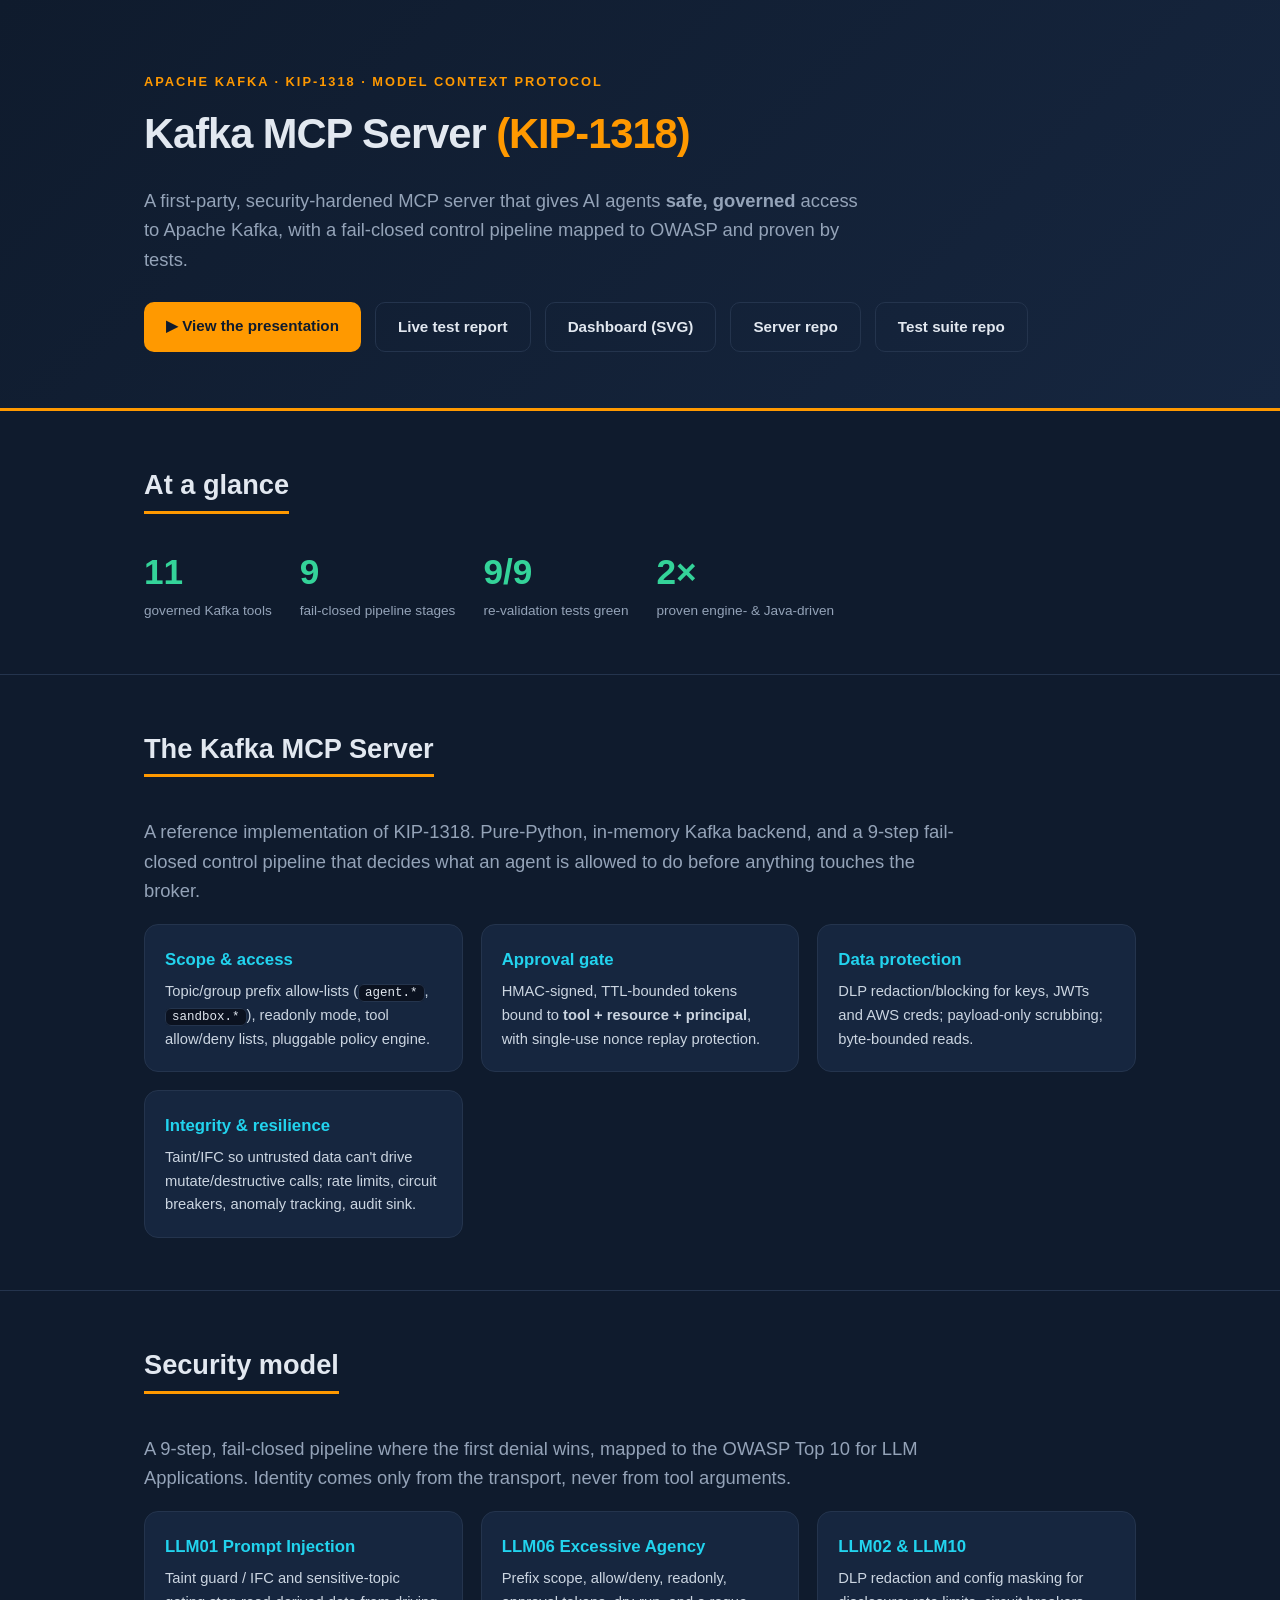
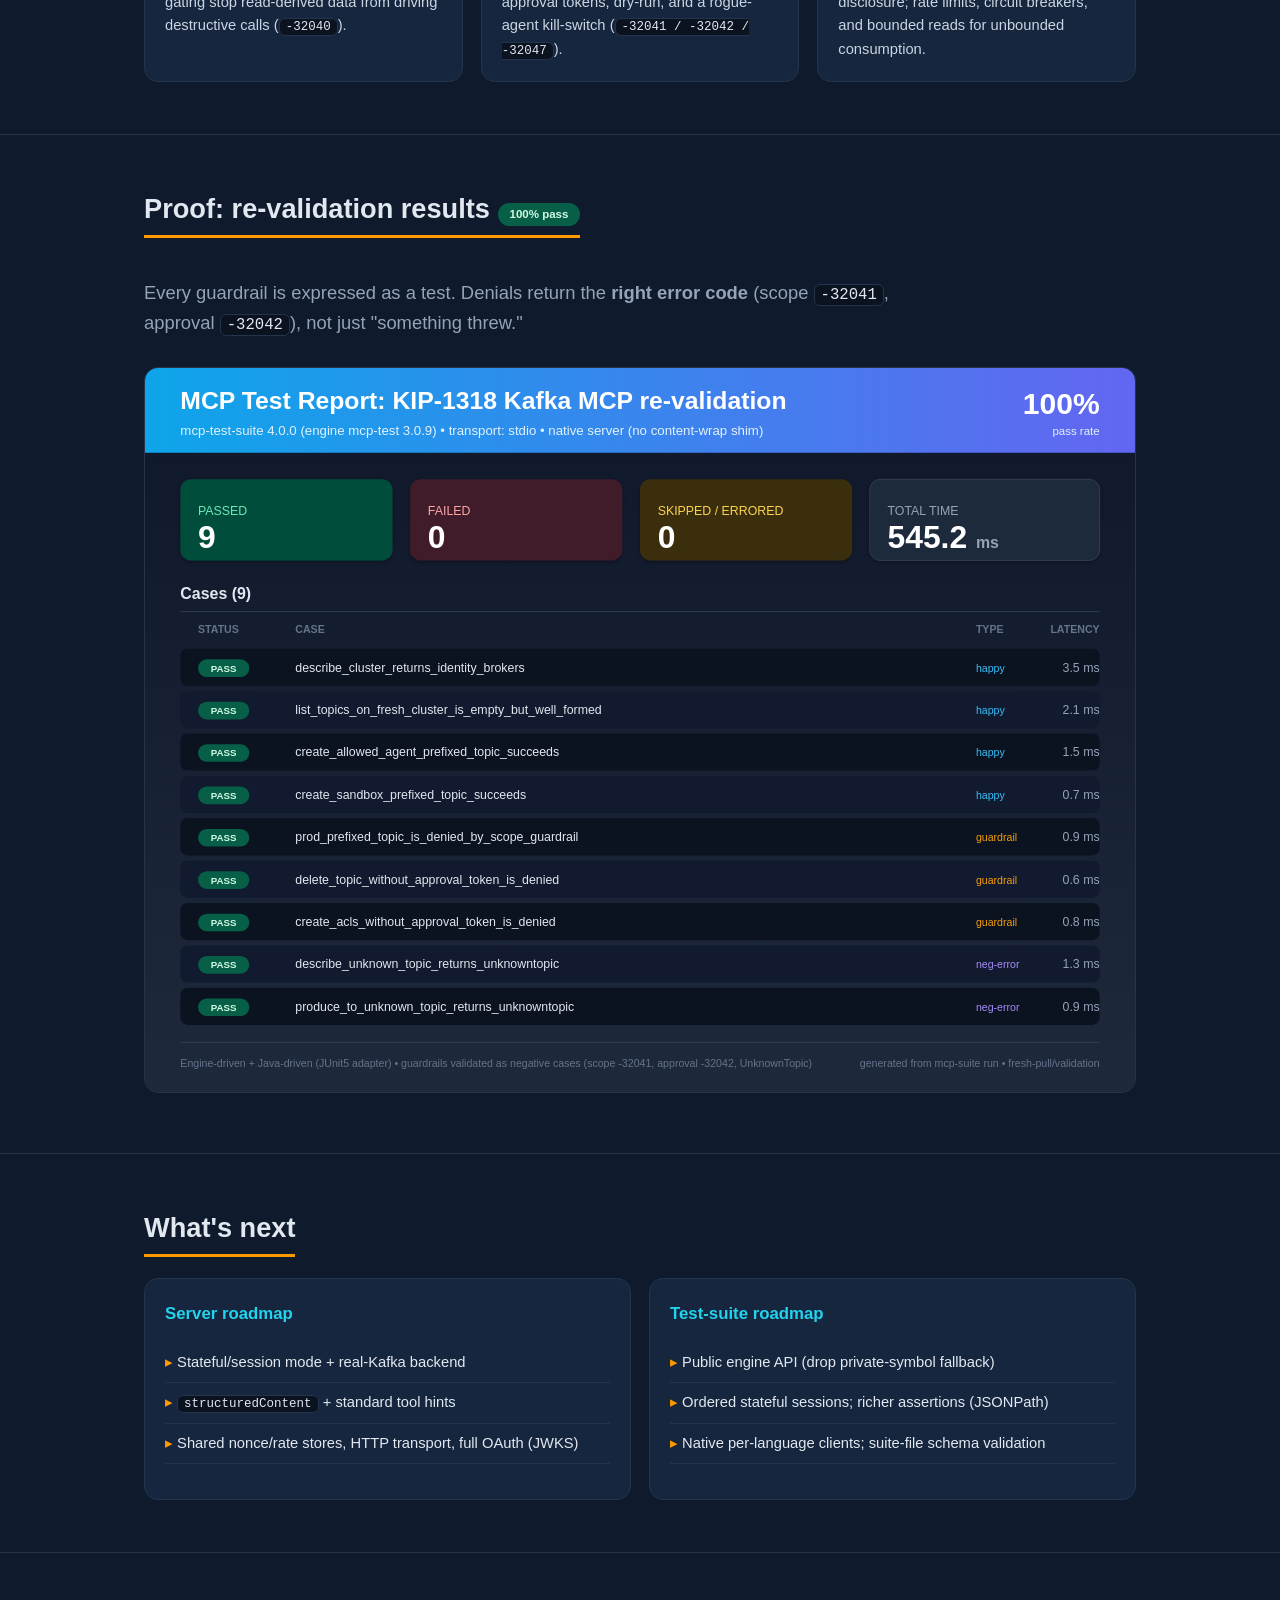
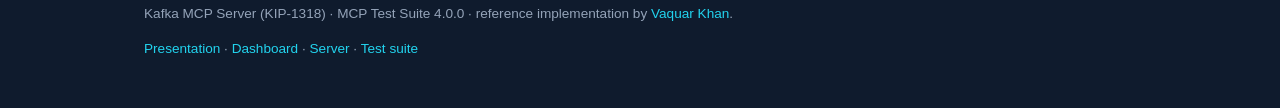
==== site/index.html @ ca07482d "Add files via upload" ====
<!DOCTYPE html>
<html lang="en">
<head>
  <meta charset="utf-8">
  <meta name="viewport" content="width=device-width, initial-scale=1.0">
  <title>Kafka MCP Server (KIP-1318): Security-Proven Agentic Tooling</title>
  <meta name="description" content="A first-party, security-hardened Kafka MCP server for AI agents (Apache KIP-1318), with a fail-closed control pipeline mapped to OWASP.">
  <style>
    :root{
      --navy:#0f1b2d; --navy2:#16263f; --line:#24344d;
      --orange:#ff9900; --cyan:#22d3ee; --green:#34d399; --muted:#94a3b8; --text:#e2e8f0;
    }
    *{box-sizing:border-box}
    body{margin:0;font-family:"Segoe UI",Roboto,Helvetica,Arial,sans-serif;background:var(--navy);color:var(--text);line-height:1.6}
    a{color:var(--cyan);text-decoration:none}
    a:hover{text-decoration:underline}
    .wrap{max-width:1040px;margin:0 auto;padding:0 24px}
    header.hero{background:linear-gradient(135deg,#0f1b2d 0%,#16263f 100%);border-bottom:3px solid var(--orange);padding:72px 0 56px}
    .kicker{color:var(--orange);font-weight:700;letter-spacing:2px;text-transform:uppercase;font-size:.8rem}
    h1{font-size:2.6rem;margin:.2em 0 .1em;letter-spacing:-1px}
    h1 .accent{color:var(--orange)}
    .lede{color:var(--muted);font-size:1.15rem;max-width:720px}
    .btns{margin-top:28px;display:flex;gap:14px;flex-wrap:wrap}
    .btn{display:inline-block;padding:12px 22px;border-radius:10px;font-weight:700;font-size:.95rem}
    .btn.primary{background:var(--orange);color:var(--navy)}
    .btn.primary:hover{text-decoration:none;filter:brightness(1.08)}
    .btn.ghost{background:transparent;border:1px solid var(--line);color:var(--text)}
    .btn.ghost:hover{text-decoration:none;border-color:var(--cyan)}
    section{padding:52px 0;border-bottom:1px solid var(--line)}
    h2{font-size:1.7rem;display:inline-block;border-bottom:3px solid var(--orange);padding-bottom:.15em;margin:0 0 .8em}
    .grid{display:grid;grid-template-columns:repeat(auto-fit,minmax(240px,1fr));gap:18px}
    .card{background:var(--navy2);border:1px solid var(--line);border-radius:14px;padding:20px}
    .card h3{margin:.1em 0 .4em;color:var(--cyan);font-size:1.05rem}
    .card p{margin:0;color:#cbd5e1;font-size:.92rem}
    .stats{display:flex;gap:28px;flex-wrap:wrap;margin-top:8px}
    .stat .n{font-size:2.2rem;font-weight:800;color:var(--green)}
    .stat .l{color:var(--muted);font-size:.85rem}
    .dash{width:100%;border-radius:14px;border:1px solid var(--line);margin-top:10px}
    ul.clean{list-style:none;padding:0}
    ul.clean li{padding:8px 0;border-bottom:1px solid var(--line)}
    ul.clean li::before{content:"▸ ";color:var(--orange)}
    code{background:#0b1220;border:1px solid var(--line);border-radius:6px;padding:1px 6px;font-size:.85em;color:#e2e8f0}
    footer{padding:36px 0;color:var(--muted);font-size:.85rem}
    .pill{display:inline-block;background:#065f46;color:#d1fae5;border-radius:999px;padding:2px 12px;font-size:.72rem;font-weight:700}
  </style>
</head>
<body>

<header class="hero">
  <div class="wrap">
    <div class="kicker">Apache Kafka · KIP-1318 · Model Context Protocol</div>
    <h1>Kafka MCP Server <span class="accent">(KIP-1318)</span></h1>
    <p class="lede">A first-party, security-hardened MCP server that gives AI agents <strong>safe, governed</strong> access to Apache Kafka, with a fail-closed control pipeline mapped to OWASP and proven by tests.</p>
    <div class="btns">
      <a class="btn primary" href="slides.html">▶ View the presentation</a>
      <a class="btn ghost" href="revalidation-report.html">Live test report</a>
      <a class="btn ghost" href="revalidation-dashboard.svg">Dashboard (SVG)</a>
      <a class="btn ghost" href="https://github.com/vaquarkhan/kafka-mcp-enterprise-server-kip-1318">Server repo</a>
      <a class="btn ghost" href="https://github.com/vaquarkhan/mcp-test-suite">Test suite repo</a>
    </div>
  </div>
</header>

<section>
  <div class="wrap">
    <h2>At a glance</h2>
    <div class="stats">
      <div class="stat"><div class="n">11</div><div class="l">governed Kafka tools</div></div>
      <div class="stat"><div class="n">9</div><div class="l">fail-closed pipeline stages</div></div>
      <div class="stat"><div class="n">9/9</div><div class="l">re-validation tests green</div></div>
      <div class="stat"><div class="n">2×</div><div class="l">proven engine- &amp; Java-driven</div></div>
    </div>
  </div>
</section>

<section>
  <div class="wrap">
    <h2>The Kafka MCP Server</h2>
    <p class="lede" style="max-width:820px">A reference implementation of KIP-1318. Pure-Python, in-memory Kafka backend, and a 9-step fail-closed control pipeline that decides what an agent is allowed to do before anything touches the broker.</p>
    <div class="grid" style="margin-top:18px">
      <div class="card"><h3>Scope &amp; access</h3><p>Topic/group prefix allow-lists (<code>agent.*</code>, <code>sandbox.*</code>), readonly mode, tool allow/deny lists, pluggable policy engine.</p></div>
      <div class="card"><h3>Approval gate</h3><p>HMAC-signed, TTL-bounded tokens bound to <strong>tool + resource + principal</strong>, with single-use nonce replay protection.</p></div>
      <div class="card"><h3>Data protection</h3><p>DLP redaction/blocking for keys, JWTs and AWS creds; payload-only scrubbing; byte-bounded reads.</p></div>
      <div class="card"><h3>Integrity &amp; resilience</h3><p>Taint/IFC so untrusted data can't drive mutate/destructive calls; rate limits, circuit breakers, anomaly tracking, audit sink.</p></div>
    </div>
  </div>
</section>

<section>
  <div class="wrap">
    <h2>Security model</h2>
    <p class="lede" style="max-width:820px">A 9-step, fail-closed pipeline where the first denial wins, mapped to the OWASP Top 10 for LLM Applications. Identity comes only from the transport, never from tool arguments.</p>
    <div class="grid" style="margin-top:18px">
      <div class="card"><h3>LLM01 Prompt Injection</h3><p>Taint guard / IFC and sensitive-topic gating stop read-derived data from driving destructive calls (<code>-32040</code>).</p></div>
      <div class="card"><h3>LLM06 Excessive Agency</h3><p>Prefix scope, allow/deny, readonly, approval tokens, dry-run, and a rogue-agent kill-switch (<code>-32041 / -32042 / -32047</code>).</p></div>
      <div class="card"><h3>LLM02 &amp; LLM10</h3><p>DLP redaction and config masking for disclosure; rate limits, circuit breakers, and bounded reads for unbounded consumption.</p></div>
    </div>
  </div>
</section>

<section>
  <div class="wrap">
    <h2>Proof: re-validation results <span class="pill">100% pass</span></h2>
    <p class="lede" style="max-width:820px">Every guardrail is expressed as a test. Denials return the <strong>right error code</strong> (scope <code>-32041</code>, approval <code>-32042</code>), not just "something threw."</p>
    <img class="dash" src="revalidation-dashboard.svg" alt="Re-validation dashboard: 9 passed, 0 failed">
  </div>
</section>

<section>
  <div class="wrap">
    <h2>What's next</h2>
    <div class="grid">
      <div class="card"><h3>Server roadmap</h3>
        <ul class="clean" style="font-size:.92rem">
          <li>Stateful/session mode + real-Kafka backend</li>
          <li><code>structuredContent</code> + standard tool hints</li>
          <li>Shared nonce/rate stores, HTTP transport, full OAuth (JWKS)</li>
        </ul></div>
      <div class="card"><h3>Test-suite roadmap</h3>
        <ul class="clean" style="font-size:.92rem">
          <li>Public engine API (drop private-symbol fallback)</li>
          <li>Ordered stateful sessions; richer assertions (JSONPath)</li>
          <li>Native per-language clients; suite-file schema validation</li>
        </ul></div>
    </div>
  </div>
</section>

<footer>
  <div class="wrap">
    <p>Kafka MCP Server (KIP-1318) · MCP Test Suite 4.0.0 · reference implementation by <a href="https://github.com/vaquarkhan">Vaquar Khan</a>.</p>
    <p><a href="slides.html">Presentation</a> · <a href="revalidation-dashboard.svg">Dashboard</a> · <a href="https://github.com/vaquarkhan/kafka-mcp-enterprise-server-kip-1318">Server</a> · <a href="https://github.com/vaquarkhan/mcp-test-suite">Test suite</a></p>
  </div>
</footer>

</body>
</html>
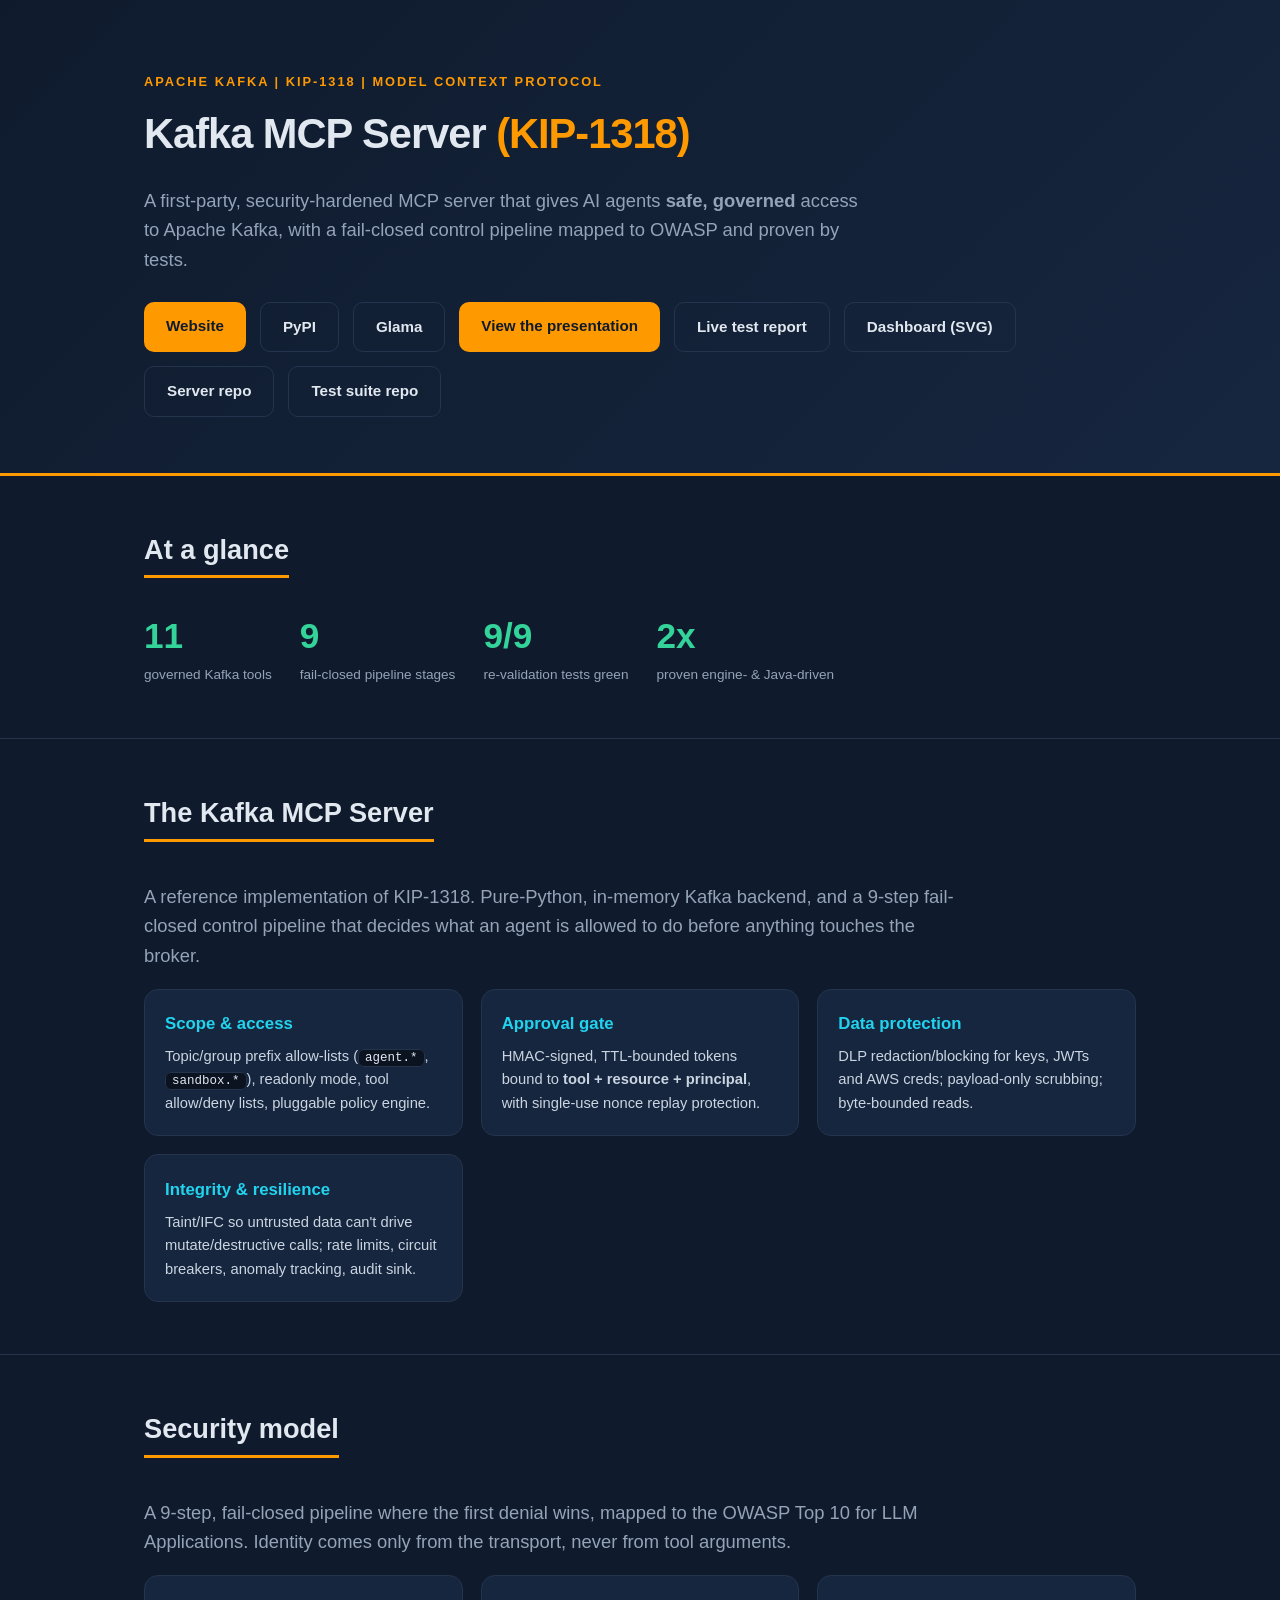
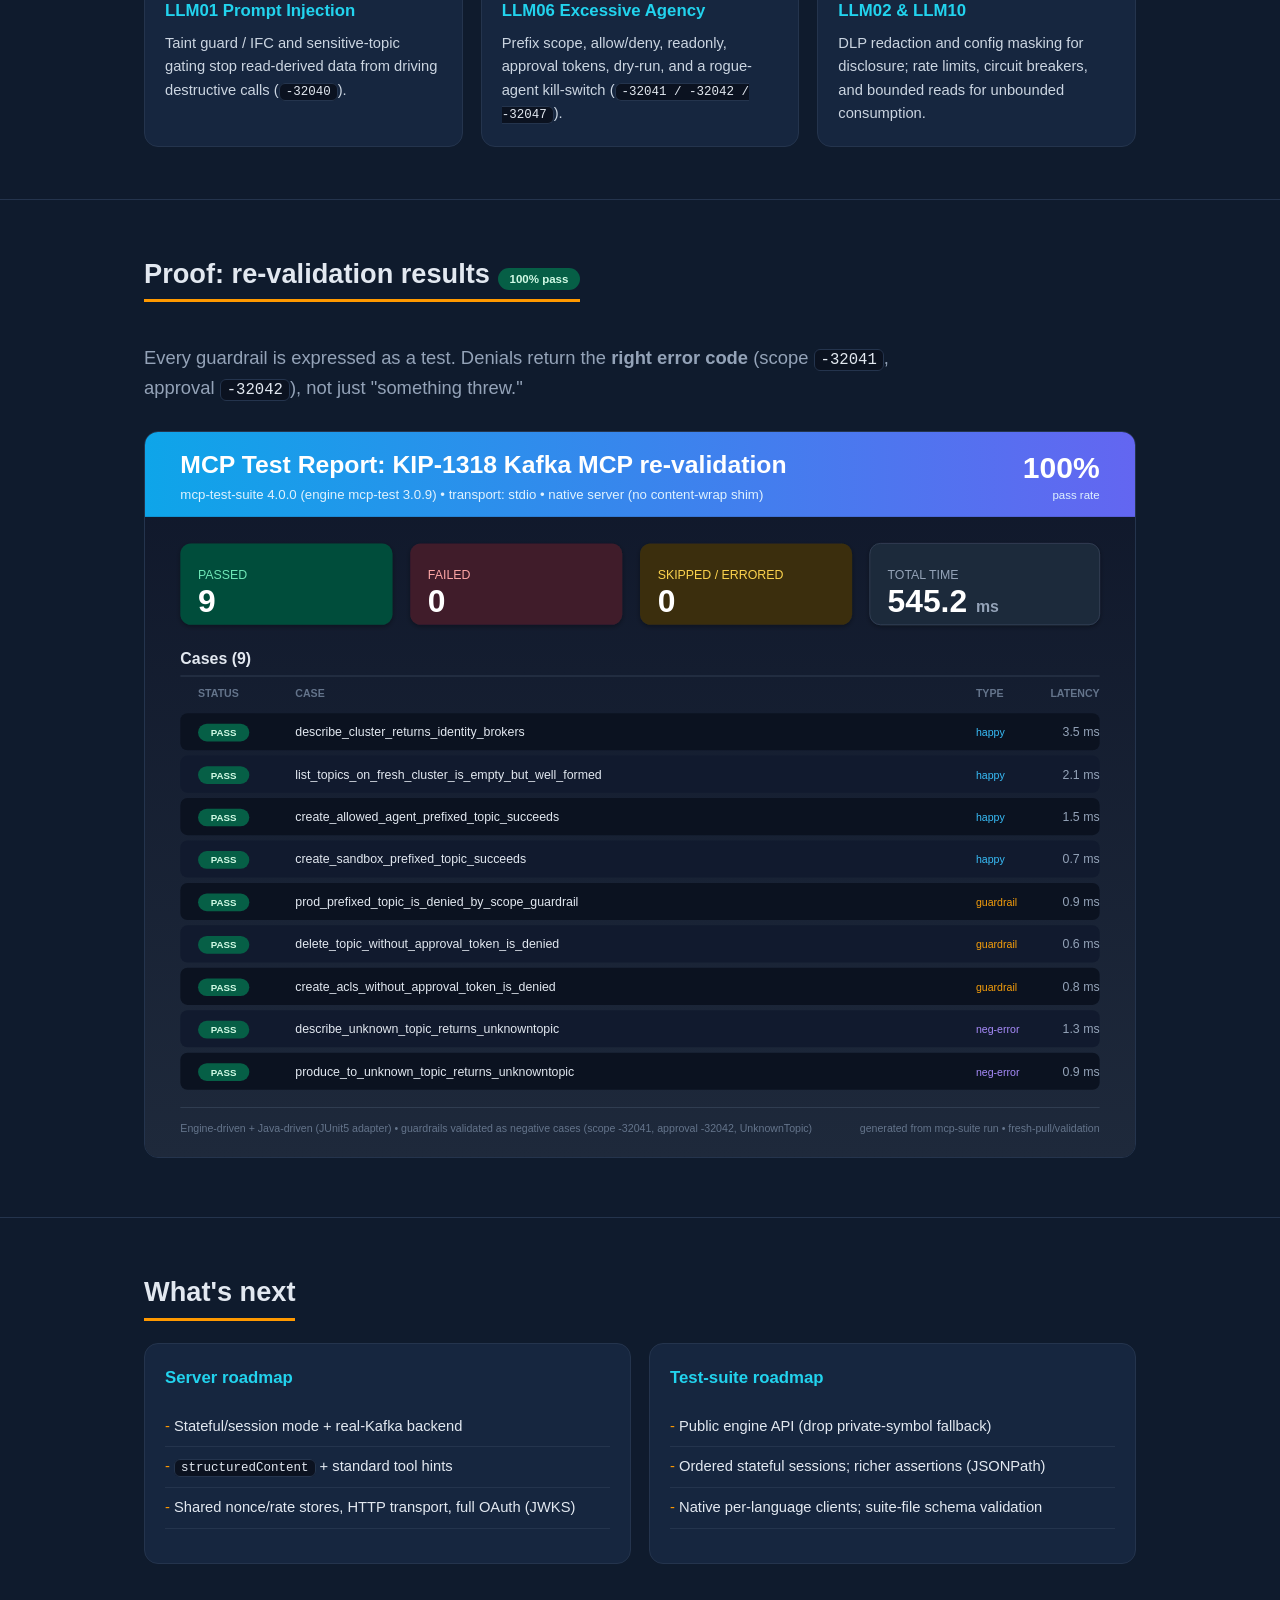
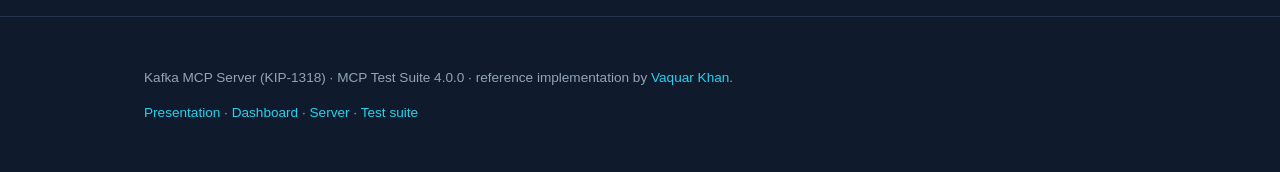
==== commit 24611b96: "Raise Glama tool-definition quality and ship site/ for GitHub Pages. Replace cryptic tools/list tags" ====
--- a/site/index.html
+++ b/site/index.html
@@ -1,137 +1,104 @@
-<!DOCTYPE html>
-<html lang="en">
-<head>
-  <meta charset="utf-8">
-  <meta name="viewport" content="width=device-width, initial-scale=1.0">
-  <title>Kafka MCP Server (KIP-1318): Security-Proven Agentic Tooling</title>
-  <meta name="description" content="A first-party, security-hardened Kafka MCP server for AI agents (Apache KIP-1318), with a fail-closed control pipeline mapped to OWASP.">
-  <style>
-    :root{
-      --navy:#0f1b2d; --navy2:#16263f; --line:#24344d;
-      --orange:#ff9900; --cyan:#22d3ee; --green:#34d399; --muted:#94a3b8; --text:#e2e8f0;
-    }
-    *{box-sizing:border-box}
-    body{margin:0;font-family:"Segoe UI",Roboto,Helvetica,Arial,sans-serif;background:var(--navy);color:var(--text);line-height:1.6}
-    a{color:var(--cyan);text-decoration:none}
-    a:hover{text-decoration:underline}
-    .wrap{max-width:1040px;margin:0 auto;padding:0 24px}
-    header.hero{background:linear-gradient(135deg,#0f1b2d 0%,#16263f 100%);border-bottom:3px solid var(--orange);padding:72px 0 56px}
-    .kicker{color:var(--orange);font-weight:700;letter-spacing:2px;text-transform:uppercase;font-size:.8rem}
-    h1{font-size:2.6rem;margin:.2em 0 .1em;letter-spacing:-1px}
-    h1 .accent{color:var(--orange)}
-    .lede{color:var(--muted);font-size:1.15rem;max-width:720px}
-    .btns{margin-top:28px;display:flex;gap:14px;flex-wrap:wrap}
-    .btn{display:inline-block;padding:12px 22px;border-radius:10px;font-weight:700;font-size:.95rem}
-    .btn.primary{background:var(--orange);color:var(--navy)}
-    .btn.primary:hover{text-decoration:none;filter:brightness(1.08)}
-    .btn.ghost{background:transparent;border:1px solid var(--line);color:var(--text)}
-    .btn.ghost:hover{text-decoration:none;border-color:var(--cyan)}
-    section{padding:52px 0;border-bottom:1px solid var(--line)}
-    h2{font-size:1.7rem;display:inline-block;border-bottom:3px solid var(--orange);padding-bottom:.15em;margin:0 0 .8em}
-    .grid{display:grid;grid-template-columns:repeat(auto-fit,minmax(240px,1fr));gap:18px}
-    .card{background:var(--navy2);border:1px solid var(--line);border-radius:14px;padding:20px}
-    .card h3{margin:.1em 0 .4em;color:var(--cyan);font-size:1.05rem}
-    .card p{margin:0;color:#cbd5e1;font-size:.92rem}
-    .stats{display:flex;gap:28px;flex-wrap:wrap;margin-top:8px}
-    .stat .n{font-size:2.2rem;font-weight:800;color:var(--green)}
-    .stat .l{color:var(--muted);font-size:.85rem}
-    .dash{width:100%;border-radius:14px;border:1px solid var(--line);margin-top:10px}
-    ul.clean{list-style:none;padding:0}
-    ul.clean li{padding:8px 0;border-bottom:1px solid var(--line)}
-    ul.clean li::before{content:"▸ ";color:var(--orange)}
-    code{background:#0b1220;border:1px solid var(--line);border-radius:6px;padding:1px 6px;font-size:.85em;color:#e2e8f0}
-    footer{padding:36px 0;color:var(--muted);font-size:.85rem}
-    .pill{display:inline-block;background:#065f46;color:#d1fae5;border-radius:999px;padding:2px 12px;font-size:.72rem;font-weight:700}
-  </style>
-</head>
-<body>
-
-<header class="hero">
-  <div class="wrap">
-    <div class="kicker">Apache Kafka · KIP-1318 · Model Context Protocol</div>
-    <h1>Kafka MCP Server <span class="accent">(KIP-1318)</span></h1>
-    <p class="lede">A first-party, security-hardened MCP server that gives AI agents <strong>safe, governed</strong> access to Apache Kafka, with a fail-closed control pipeline mapped to OWASP and proven by tests.</p>
-    <div class="btns">
-      <a class="btn primary" href="slides.html">▶ View the presentation</a>
-      <a class="btn ghost" href="revalidation-report.html">Live test report</a>
-      <a class="btn ghost" href="revalidation-dashboard.svg">Dashboard (SVG)</a>
-      <a class="btn ghost" href="https://github.com/vaquarkhan/kafka-mcp-enterprise-server-kip-1318">Server repo</a>
-      <a class="btn ghost" href="https://github.com/vaquarkhan/mcp-test-suite">Test suite repo</a>
-    </div>
-  </div>
-</header>
-
-<section>
-  <div class="wrap">
-    <h2>At a glance</h2>
-    <div class="stats">
-      <div class="stat"><div class="n">11</div><div class="l">governed Kafka tools</div></div>
-      <div class="stat"><div class="n">9</div><div class="l">fail-closed pipeline stages</div></div>
-      <div class="stat"><div class="n">9/9</div><div class="l">re-validation tests green</div></div>
-      <div class="stat"><div class="n">2×</div><div class="l">proven engine- &amp; Java-driven</div></div>
-    </div>
-  </div>
-</section>
-
-<section>
-  <div class="wrap">
-    <h2>The Kafka MCP Server</h2>
-    <p class="lede" style="max-width:820px">A reference implementation of KIP-1318. Pure-Python, in-memory Kafka backend, and a 9-step fail-closed control pipeline that decides what an agent is allowed to do before anything touches the broker.</p>
-    <div class="grid" style="margin-top:18px">
-      <div class="card"><h3>Scope &amp; access</h3><p>Topic/group prefix allow-lists (<code>agent.*</code>, <code>sandbox.*</code>), readonly mode, tool allow/deny lists, pluggable policy engine.</p></div>
-      <div class="card"><h3>Approval gate</h3><p>HMAC-signed, TTL-bounded tokens bound to <strong>tool + resource + principal</strong>, with single-use nonce replay protection.</p></div>
-      <div class="card"><h3>Data protection</h3><p>DLP redaction/blocking for keys, JWTs and AWS creds; payload-only scrubbing; byte-bounded reads.</p></div>
-      <div class="card"><h3>Integrity &amp; resilience</h3><p>Taint/IFC so untrusted data can't drive mutate/destructive calls; rate limits, circuit breakers, anomaly tracking, audit sink.</p></div>
-    </div>
-  </div>
-</section>
-
-<section>
-  <div class="wrap">
-    <h2>Security model</h2>
-    <p class="lede" style="max-width:820px">A 9-step, fail-closed pipeline where the first denial wins, mapped to the OWASP Top 10 for LLM Applications. Identity comes only from the transport, never from tool arguments.</p>
-    <div class="grid" style="margin-top:18px">
-      <div class="card"><h3>LLM01 Prompt Injection</h3><p>Taint guard / IFC and sensitive-topic gating stop read-derived data from driving destructive calls (<code>-32040</code>).</p></div>
-      <div class="card"><h3>LLM06 Excessive Agency</h3><p>Prefix scope, allow/deny, readonly, approval tokens, dry-run, and a rogue-agent kill-switch (<code>-32041 / -32042 / -32047</code>).</p></div>
-      <div class="card"><h3>LLM02 &amp; LLM10</h3><p>DLP redaction and config masking for disclosure; rate limits, circuit breakers, and bounded reads for unbounded consumption.</p></div>
-    </div>
-  </div>
-</section>
-
-<section>
-  <div class="wrap">
-    <h2>Proof: re-validation results <span class="pill">100% pass</span></h2>
-    <p class="lede" style="max-width:820px">Every guardrail is expressed as a test. Denials return the <strong>right error code</strong> (scope <code>-32041</code>, approval <code>-32042</code>), not just "something threw."</p>
-    <img class="dash" src="revalidation-dashboard.svg" alt="Re-validation dashboard: 9 passed, 0 failed">
-  </div>
-</section>
-
-<section>
-  <div class="wrap">
-    <h2>What's next</h2>
-    <div class="grid">
-      <div class="card"><h3>Server roadmap</h3>
-        <ul class="clean" style="font-size:.92rem">
-          <li>Stateful/session mode + real-Kafka backend</li>
-          <li><code>structuredContent</code> + standard tool hints</li>
-          <li>Shared nonce/rate stores, HTTP transport, full OAuth (JWKS)</li>
-        </ul></div>
-      <div class="card"><h3>Test-suite roadmap</h3>
-        <ul class="clean" style="font-size:.92rem">
-          <li>Public engine API (drop private-symbol fallback)</li>
-          <li>Ordered stateful sessions; richer assertions (JSONPath)</li>
-          <li>Native per-language clients; suite-file schema validation</li>
-        </ul></div>
-    </div>
-  </div>
-</section>
-
-<footer>
-  <div class="wrap">
-    <p>Kafka MCP Server (KIP-1318) · MCP Test Suite 4.0.0 · reference implementation by <a href="https://github.com/vaquarkhan">Vaquar Khan</a>.</p>
-    <p><a href="slides.html">Presentation</a> · <a href="revalidation-dashboard.svg">Dashboard</a> · <a href="https://github.com/vaquarkhan/kafka-mcp-enterprise-server-kip-1318">Server</a> · <a href="https://github.com/vaquarkhan/mcp-test-suite">Test suite</a></p>
-  </div>
-</footer>
-
-</body>
-</html>
+<!DOCTYPE html>
+<html lang="en">
+<head>
+  <meta charset="utf-8">
+  <meta name="viewport" content="width=device-width, initial-scale=1.0">
+  <title>Kafka MCP Server (KIP-1318): Security-Proven Agentic Tooling</title>
+  <meta name="description" content="A first-party, security-hardened Kafka MCP server for AI agents (Apache KIP-1318), with a fail-closed control pipeline mapped to OWASP.">
+  <link rel="stylesheet" href="assets/site.css">
+</head>
+<body>
+
+<header class="hero">
+  <div class="wrap">
+    <div class="kicker">Apache Kafka | KIP-1318 | Model Context Protocol</div>
+    <h1>Kafka MCP Server <span class="accent">(KIP-1318)</span></h1>
+    <p class="lede">A first-party, security-hardened MCP server that gives AI agents <strong>safe, governed</strong> access to Apache Kafka, with a fail-closed control pipeline mapped to OWASP and proven by tests.</p>
+    <div class="btns">
+      <a class="btn primary" href="https://vaquarkhan.github.io/kafka-mcp-enterprise-server/">Website</a>
+      <a class="btn ghost" href="https://pypi.org/project/kafka-mcp-enterprise/">PyPI</a>
+      <a class="btn ghost" href="https://glama.ai/mcp/servers/vaquarkhan/kafka-mcp-enterprise-server">Glama</a>
+
+      <a class="btn primary" href="slides.html">View the presentation</a>
+      <a class="btn ghost" href="mcp-dashboard.html">Live test report</a>
+      <a class="btn ghost" href="revalidation-dashboard.svg">Dashboard (SVG)</a>
+      <a class="btn ghost" href="https://github.com/vaquarkhan/kafka-mcp-enterprise-server">Server repo</a>
+      <a class="btn ghost" href="https://github.com/vaquarkhan/mcp-test-suite">Test suite repo</a>
+    </div>
+  </div>
+</header>
+
+<section>
+  <div class="wrap">
+    <h2>At a glance</h2>
+    <div class="stats">
+      <div class="stat"><div class="n">11</div><div class="l">governed Kafka tools</div></div>
+      <div class="stat"><div class="n">9</div><div class="l">fail-closed pipeline stages</div></div>
+      <div class="stat"><div class="n">9/9</div><div class="l">re-validation tests green</div></div>
+      <div class="stat"><div class="n">2x</div><div class="l">proven engine- &amp; Java-driven</div></div>
+    </div>
+  </div>
+</section>
+
+<section>
+  <div class="wrap">
+    <h2>The Kafka MCP Server</h2>
+    <p class="lede" style="max-width:820px">A reference implementation of KIP-1318. Pure-Python, in-memory Kafka backend, and a 9-step fail-closed control pipeline that decides what an agent is allowed to do before anything touches the broker.</p>
+    <div class="grid" style="margin-top:18px">
+      <div class="card"><h3>Scope &amp; access</h3><p>Topic/group prefix allow-lists (<code>agent.*</code>, <code>sandbox.*</code>), readonly mode, tool allow/deny lists, pluggable policy engine.</p></div>
+      <div class="card"><h3>Approval gate</h3><p>HMAC-signed, TTL-bounded tokens bound to <strong>tool + resource + principal</strong>, with single-use nonce replay protection.</p></div>
+      <div class="card"><h3>Data protection</h3><p>DLP redaction/blocking for keys, JWTs and AWS creds; payload-only scrubbing; byte-bounded reads.</p></div>
+      <div class="card"><h3>Integrity &amp; resilience</h3><p>Taint/IFC so untrusted data can't drive mutate/destructive calls; rate limits, circuit breakers, anomaly tracking, audit sink.</p></div>
+    </div>
+  </div>
+</section>
+
+<section>
+  <div class="wrap">
+    <h2>Security model</h2>
+    <p class="lede" style="max-width:820px">A 9-step, fail-closed pipeline where the first denial wins, mapped to the OWASP Top 10 for LLM Applications. Identity comes only from the transport, never from tool arguments.</p>
+    <div class="grid" style="margin-top:18px">
+      <div class="card"><h3>LLM01 Prompt Injection</h3><p>Taint guard / IFC and sensitive-topic gating stop read-derived data from driving destructive calls (<code>-32040</code>).</p></div>
+      <div class="card"><h3>LLM06 Excessive Agency</h3><p>Prefix scope, allow/deny, readonly, approval tokens, dry-run, and a rogue-agent kill-switch (<code>-32041 / -32042 / -32047</code>).</p></div>
+      <div class="card"><h3>LLM02 &amp; LLM10</h3><p>DLP redaction and config masking for disclosure; rate limits, circuit breakers, and bounded reads for unbounded consumption.</p></div>
+    </div>
+  </div>
+</section>
+
+<section>
+  <div class="wrap">
+    <h2>Proof: re-validation results <span class="pill">100% pass</span></h2>
+    <p class="lede" style="max-width:820px">Every guardrail is expressed as a test. Denials return the <strong>right error code</strong> (scope <code>-32041</code>, approval <code>-32042</code>), not just "something threw."</p>
+    <img class="dash" src="revalidation-dashboard.svg" alt="Re-validation dashboard: 9 passed, 0 failed">
+  </div>
+</section>
+
+<section>
+  <div class="wrap">
+    <h2>What's next</h2>
+    <div class="grid">
+      <div class="card"><h3>Server roadmap</h3>
+        <ul class="clean" style="font-size:.92rem">
+          <li>Stateful/session mode + real-Kafka backend</li>
+          <li><code>structuredContent</code> + standard tool hints</li>
+          <li>Shared nonce/rate stores, HTTP transport, full OAuth (JWKS)</li>
+        </ul></div>
+      <div class="card"><h3>Test-suite roadmap</h3>
+        <ul class="clean" style="font-size:.92rem">
+          <li>Public engine API (drop private-symbol fallback)</li>
+          <li>Ordered stateful sessions; richer assertions (JSONPath)</li>
+          <li>Native per-language clients; suite-file schema validation</li>
+        </ul></div>
+    </div>
+  </div>
+</section>
+
+<footer>
+  <div class="wrap">
+    <p>Kafka MCP Server (KIP-1318) · MCP Test Suite 4.0.0 · reference implementation by <a href="https://github.com/vaquarkhan">Vaquar Khan</a>.</p>
+    <p><a href="slides.html">Presentation</a> · <a href="revalidation-dashboard.svg">Dashboard</a> · <a href="https://github.com/vaquarkhan/kafka-mcp-enterprise-server">Server</a> · <a href="https://github.com/vaquarkhan/mcp-test-suite">Test suite</a></p>
+  </div>
+</footer>
+
+</body>
+</html>
--- a/site/assets/site.css
+++ b/site/assets/site.css
@@ -0,0 +1,36 @@
+:root{
+      --navy:#0f1b2d; --navy2:#16263f; --line:#24344d;
+      --orange:#ff9900; --cyan:#22d3ee; --green:#34d399; --muted:#94a3b8; --text:#e2e8f0;
+    }
+    *{box-sizing:border-box}
+    body{margin:0;font-family:"Segoe UI",Roboto,Helvetica,Arial,sans-serif;background:var(--navy);color:var(--text);line-height:1.6}
+    a{color:var(--cyan);text-decoration:none}
+    a:hover{text-decoration:underline}
+    .wrap{max-width:1040px;margin:0 auto;padding:0 24px}
+    header.hero{background:linear-gradient(135deg,#0f1b2d 0%,#16263f 100%);border-bottom:3px solid var(--orange);padding:72px 0 56px}
+    .kicker{color:var(--orange);font-weight:700;letter-spacing:2px;text-transform:uppercase;font-size:.8rem}
+    h1{font-size:2.6rem;margin:.2em 0 .1em;letter-spacing:-1px}
+    h1 .accent{color:var(--orange)}
+    .lede{color:var(--muted);font-size:1.15rem;max-width:720px}
+    .btns{margin-top:28px;display:flex;gap:14px;flex-wrap:wrap}
+    .btn{display:inline-block;padding:12px 22px;border-radius:10px;font-weight:700;font-size:.95rem}
+    .btn.primary{background:var(--orange);color:var(--navy)}
+    .btn.primary:hover{text-decoration:none;filter:brightness(1.08)}
+    .btn.ghost{background:transparent;border:1px solid var(--line);color:var(--text)}
+    .btn.ghost:hover{text-decoration:none;border-color:var(--cyan)}
+    section{padding:52px 0;border-bottom:1px solid var(--line)}
+    h2{font-size:1.7rem;display:inline-block;border-bottom:3px solid var(--orange);padding-bottom:.15em;margin:0 0 .8em}
+    .grid{display:grid;grid-template-columns:repeat(auto-fit,minmax(240px,1fr));gap:18px}
+    .card{background:var(--navy2);border:1px solid var(--line);border-radius:14px;padding:20px}
+    .card h3{margin:.1em 0 .4em;color:var(--cyan);font-size:1.05rem}
+    .card p{margin:0;color:#cbd5e1;font-size:.92rem}
+    .stats{display:flex;gap:28px;flex-wrap:wrap;margin-top:8px}
+    .stat .n{font-size:2.2rem;font-weight:800;color:var(--green)}
+    .stat .l{color:var(--muted);font-size:.85rem}
+    .dash{width:100%;border-radius:14px;border:1px solid var(--line);margin-top:10px}
+    ul.clean{list-style:none;padding:0}
+    ul.clean li{padding:8px 0;border-bottom:1px solid var(--line)}
+    ul.clean li::before{content:"- ";color:var(--orange)}
+    code{background:#0b1220;border:1px solid var(--line);border-radius:6px;padding:1px 6px;font-size:.85em;color:#e2e8f0}
+    footer{padding:36px 0;color:var(--muted);font-size:.85rem}
+    .pill{display:inline-block;background:#065f46;color:#d1fae5;border-radius:999px;padding:2px 12px;font-size:.72rem;font-weight:700}
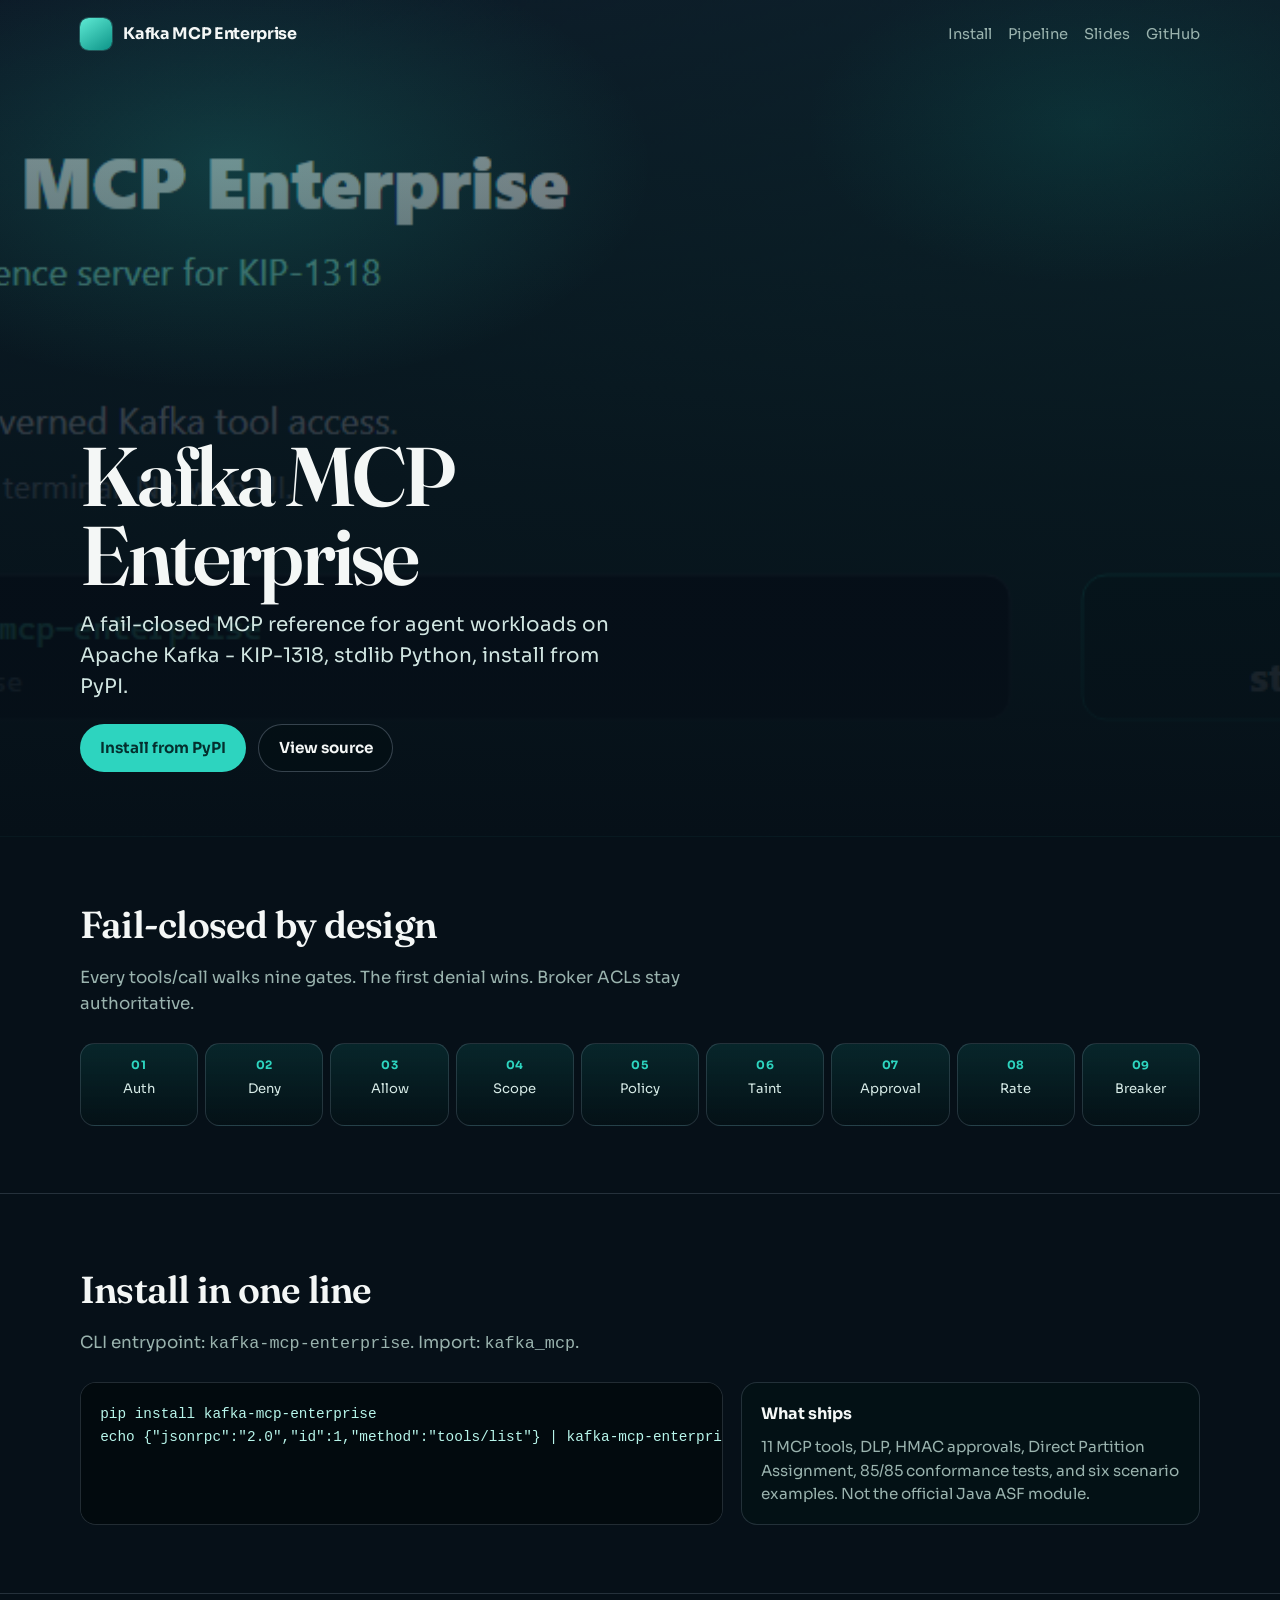
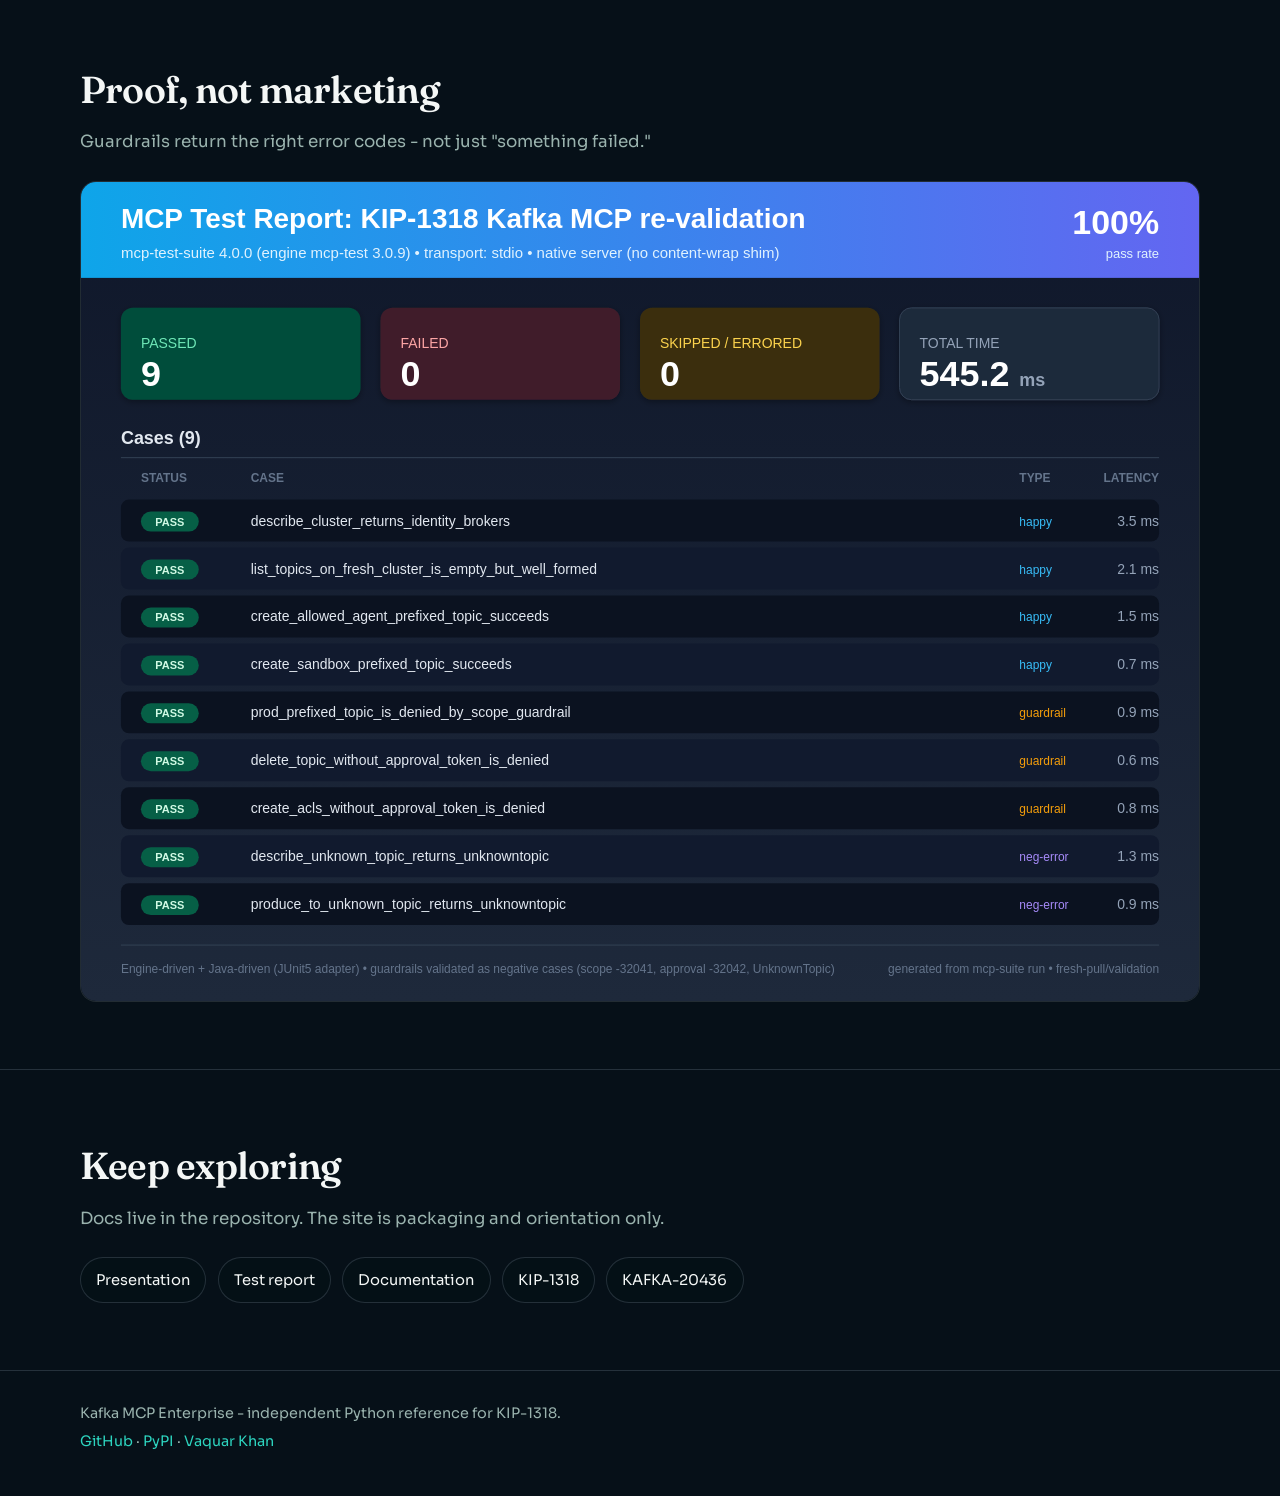
==== commit c2a73e23: "Refresh landing site and drop Glama from README chrome. Replace the crowded site homepage with a bra" ====
--- a/site/index.html
+++ b/site/index.html
@@ -3,102 +3,114 @@
 <head>
   <meta charset="utf-8">
   <meta name="viewport" content="width=device-width, initial-scale=1.0">
-  <title>Kafka MCP Server (KIP-1318): Security-Proven Agentic Tooling</title>
-  <meta name="description" content="A first-party, security-hardened Kafka MCP server for AI agents (Apache KIP-1318), with a fail-closed control pipeline mapped to OWASP.">
+  <title>Kafka MCP Enterprise</title>
+  <meta name="description" content="Python stdlib MCP reference for Apache Kafka (KIP-1318): fail-closed security, DLP, approvals, and conformance tests.">
+  <meta property="og:title" content="Kafka MCP Enterprise">
+  <meta property="og:description" content="Governed Kafka tool access for AI agents - KIP-1318 reference server.">
+  <meta property="og:image" content="https://vaquarkhan.github.io/kafka-mcp-enterprise-server/assets/kafka-mcp-banner.png">
+  <meta property="og:url" content="https://vaquarkhan.github.io/kafka-mcp-enterprise-server/">
+  <link rel="preconnect" href="https://fonts.googleapis.com">
+  <link rel="preconnect" href="https://fonts.gstatic.com" crossorigin>
+  <link href="https://fonts.googleapis.com/css2?family=Fraunces:opsz,wght@9..144,500;9..144,600;9..144,700&family=IBM+Plex+Mono:wght@400;500&family=Sora:wght@400;550;650;700&display=swap" rel="stylesheet">
   <link rel="stylesheet" href="assets/site.css">
 </head>
 <body>
+  <a class="skip" href="#main">Skip to content</a>
 
-<header class="hero">
-  <div class="wrap">
-    <div class="kicker">Apache Kafka | KIP-1318 | Model Context Protocol</div>
-    <h1>Kafka MCP Server <span class="accent">(KIP-1318)</span></h1>
-    <p class="lede">A first-party, security-hardened MCP server that gives AI agents <strong>safe, governed</strong> access to Apache Kafka, with a fail-closed control pipeline mapped to OWASP and proven by tests.</p>
-    <div class="btns">
-      <a class="btn primary" href="https://vaquarkhan.github.io/kafka-mcp-enterprise-server/">Website</a>
-      <a class="btn ghost" href="https://pypi.org/project/kafka-mcp-enterprise/">PyPI</a>
-      <a class="btn ghost" href="https://glama.ai/mcp/servers/vaquarkhan/kafka-mcp-enterprise-server">Glama</a>
+  <header class="hero">
+    <div class="hero-bg" aria-hidden="true"></div>
+    <div class="hero-veil" aria-hidden="true"></div>
 
-      <a class="btn primary" href="slides.html">View the presentation</a>
-      <a class="btn ghost" href="mcp-dashboard.html">Live test report</a>
-      <a class="btn ghost" href="revalidation-dashboard.svg">Dashboard (SVG)</a>
-      <a class="btn ghost" href="https://github.com/vaquarkhan/kafka-mcp-enterprise-server">Server repo</a>
-      <a class="btn ghost" href="https://github.com/vaquarkhan/mcp-test-suite">Test suite repo</a>
+    <nav class="nav" aria-label="Primary">
+      <a class="brand" href="./">
+        <span class="mark" aria-hidden="true"></span>
+        Kafka MCP Enterprise
+      </a>
+      <div class="nav-links">
+        <a href="#install">Install</a>
+        <a href="#pipeline">Pipeline</a>
+        <a href="slides.html">Slides</a>
+        <a href="https://github.com/vaquarkhan/kafka-mcp-enterprise-server">GitHub</a>
+      </div>
+    </nav>
+
+    <div class="hero-inner" id="main">
+      <h1 class="hero-brand">Kafka MCP Enterprise</h1>
+      <p class="hero-line">
+        A fail-closed MCP reference for agent workloads on Apache Kafka - KIP-1318,
+        stdlib Python, install from PyPI.
+      </p>
+      <div class="cta">
+        <a class="btn btn-primary" href="https://pypi.org/project/kafka-mcp-enterprise/">Install from PyPI</a>
+        <a class="btn btn-ghost" href="https://github.com/vaquarkhan/kafka-mcp-enterprise-server">View source</a>
+      </div>
     </div>
-  </div>
-</header>
+  </header>
 
-<section>
-  <div class="wrap">
-    <h2>At a glance</h2>
-    <div class="stats">
-      <div class="stat"><div class="n">11</div><div class="l">governed Kafka tools</div></div>
-      <div class="stat"><div class="n">9</div><div class="l">fail-closed pipeline stages</div></div>
-      <div class="stat"><div class="n">9/9</div><div class="l">re-validation tests green</div></div>
-      <div class="stat"><div class="n">2x</div><div class="l">proven engine- &amp; Java-driven</div></div>
+  <section class="section" id="pipeline">
+    <div class="wrap">
+      <h2>Fail-closed by design</h2>
+      <p class="lede">
+        Every tools/call walks nine gates. The first denial wins. Broker ACLs stay authoritative.
+      </p>
+      <div class="pipeline" aria-label="Security pipeline stages">
+        <div class="step"><b>01</b><span>Auth</span></div>
+        <div class="step"><b>02</b><span>Deny</span></div>
+        <div class="step"><b>03</b><span>Allow</span></div>
+        <div class="step"><b>04</b><span>Scope</span></div>
+        <div class="step"><b>05</b><span>Policy</span></div>
+        <div class="step"><b>06</b><span>Taint</span></div>
+        <div class="step"><b>07</b><span>Approval</span></div>
+        <div class="step"><b>08</b><span>Rate</span></div>
+        <div class="step"><b>09</b><span>Breaker</span></div>
+      </div>
     </div>
-  </div>
-</section>
+  </section>
 
-<section>
-  <div class="wrap">
-    <h2>The Kafka MCP Server</h2>
-    <p class="lede" style="max-width:820px">A reference implementation of KIP-1318. Pure-Python, in-memory Kafka backend, and a 9-step fail-closed control pipeline that decides what an agent is allowed to do before anything touches the broker.</p>
-    <div class="grid" style="margin-top:18px">
-      <div class="card"><h3>Scope &amp; access</h3><p>Topic/group prefix allow-lists (<code>agent.*</code>, <code>sandbox.*</code>), readonly mode, tool allow/deny lists, pluggable policy engine.</p></div>
-      <div class="card"><h3>Approval gate</h3><p>HMAC-signed, TTL-bounded tokens bound to <strong>tool + resource + principal</strong>, with single-use nonce replay protection.</p></div>
-      <div class="card"><h3>Data protection</h3><p>DLP redaction/blocking for keys, JWTs and AWS creds; payload-only scrubbing; byte-bounded reads.</p></div>
-      <div class="card"><h3>Integrity &amp; resilience</h3><p>Taint/IFC so untrusted data can't drive mutate/destructive calls; rate limits, circuit breakers, anomaly tracking, audit sink.</p></div>
+  <section class="section" id="install">
+    <div class="wrap">
+      <h2>Install in one line</h2>
+      <p class="lede">CLI entrypoint: <code>kafka-mcp-enterprise</code>. Import: <code>kafka_mcp</code>.</p>
+      <div class="install">
+        <pre><code>pip install kafka-mcp-enterprise
+echo {"jsonrpc":"2.0","id":1,"method":"tools/list"} | kafka-mcp-enterprise</code></pre>
+        <aside class="aside">
+          <h3>What ships</h3>
+          <p>11 MCP tools, DLP, HMAC approvals, Direct Partition Assignment, 85/85 conformance tests, and six scenario examples. Not the official Java ASF module.</p>
+        </aside>
+      </div>
     </div>
-  </div>
-</section>
+  </section>
 
-<section>
-  <div class="wrap">
-    <h2>Security model</h2>
-    <p class="lede" style="max-width:820px">A 9-step, fail-closed pipeline where the first denial wins, mapped to the OWASP Top 10 for LLM Applications. Identity comes only from the transport, never from tool arguments.</p>
-    <div class="grid" style="margin-top:18px">
-      <div class="card"><h3>LLM01 Prompt Injection</h3><p>Taint guard / IFC and sensitive-topic gating stop read-derived data from driving destructive calls (<code>-32040</code>).</p></div>
-      <div class="card"><h3>LLM06 Excessive Agency</h3><p>Prefix scope, allow/deny, readonly, approval tokens, dry-run, and a rogue-agent kill-switch (<code>-32041 / -32042 / -32047</code>).</p></div>
-      <div class="card"><h3>LLM02 &amp; LLM10</h3><p>DLP redaction and config masking for disclosure; rate limits, circuit breakers, and bounded reads for unbounded consumption.</p></div>
+  <section class="section" id="proof">
+    <div class="wrap">
+      <h2>Proof, not marketing</h2>
+      <p class="lede">Guardrails return the right error codes - not just "something failed."</p>
+      <div class="proof">
+        <img src="revalidation-dashboard.svg" width="1100" height="620" alt="Re-validation dashboard showing passing security checks">
+      </div>
     </div>
-  </div>
-</section>
+  </section>
 
-<section>
-  <div class="wrap">
-    <h2>Proof: re-validation results <span class="pill">100% pass</span></h2>
-    <p class="lede" style="max-width:820px">Every guardrail is expressed as a test. Denials return the <strong>right error code</strong> (scope <code>-32041</code>, approval <code>-32042</code>), not just "something threw."</p>
-    <img class="dash" src="revalidation-dashboard.svg" alt="Re-validation dashboard: 9 passed, 0 failed">
-  </div>
-</section>
+  <section class="section">
+    <div class="wrap">
+      <h2>Keep exploring</h2>
+      <p class="lede">Docs live in the repository. The site is packaging and orientation only.</p>
+      <div class="links">
+        <a class="chip" href="slides.html">Presentation</a>
+        <a class="chip" href="mcp-dashboard.html">Test report</a>
+        <a class="chip" href="https://github.com/vaquarkhan/kafka-mcp-enterprise-server/tree/main/doc">Documentation</a>
+        <a class="chip" href="https://cwiki.apache.org/confluence/display/KAFKA/KIP-1318%3A+Model+Context+Protocol+%28MCP%29+Server+for+Apache+Kafka">KIP-1318</a>
+        <a class="chip" href="https://issues.apache.org/jira/browse/KAFKA-20436">KAFKA-20436</a>
+      </div>
+    </div>
+  </section>
 
-<section>
-  <div class="wrap">
-    <h2>What's next</h2>
-    <div class="grid">
-      <div class="card"><h3>Server roadmap</h3>
-        <ul class="clean" style="font-size:.92rem">
-          <li>Stateful/session mode + real-Kafka backend</li>
-          <li><code>structuredContent</code> + standard tool hints</li>
-          <li>Shared nonce/rate stores, HTTP transport, full OAuth (JWKS)</li>
-        </ul></div>
-      <div class="card"><h3>Test-suite roadmap</h3>
-        <ul class="clean" style="font-size:.92rem">
-          <li>Public engine API (drop private-symbol fallback)</li>
-          <li>Ordered stateful sessions; richer assertions (JSONPath)</li>
-          <li>Native per-language clients; suite-file schema validation</li>
-        </ul></div>
+  <footer class="foot">
+    <div class="wrap">
+      <p>Kafka MCP Enterprise - independent Python reference for KIP-1318.</p>
+      <p><a href="https://github.com/vaquarkhan/kafka-mcp-enterprise-server">GitHub</a> · <a href="https://pypi.org/project/kafka-mcp-enterprise/">PyPI</a> · <a href="https://github.com/vaquarkhan">Vaquar Khan</a></p>
     </div>
-  </div>
-</section>
-
-<footer>
-  <div class="wrap">
-    <p>Kafka MCP Server (KIP-1318) · MCP Test Suite 4.0.0 · reference implementation by <a href="https://github.com/vaquarkhan">Vaquar Khan</a>.</p>
-    <p><a href="slides.html">Presentation</a> · <a href="revalidation-dashboard.svg">Dashboard</a> · <a href="https://github.com/vaquarkhan/kafka-mcp-enterprise-server">Server</a> · <a href="https://github.com/vaquarkhan/mcp-test-suite">Test suite</a></p>
-  </div>
-</footer>
-
+  </footer>
 </body>
 </html>
--- a/site/assets/site.css
+++ b/site/assets/site.css
@@ -1,36 +1,321 @@
-:root{
-      --navy:#0f1b2d; --navy2:#16263f; --line:#24344d;
-      --orange:#ff9900; --cyan:#22d3ee; --green:#34d399; --muted:#94a3b8; --text:#e2e8f0;
-    }
-    *{box-sizing:border-box}
-    body{margin:0;font-family:"Segoe UI",Roboto,Helvetica,Arial,sans-serif;background:var(--navy);color:var(--text);line-height:1.6}
-    a{color:var(--cyan);text-decoration:none}
-    a:hover{text-decoration:underline}
-    .wrap{max-width:1040px;margin:0 auto;padding:0 24px}
-    header.hero{background:linear-gradient(135deg,#0f1b2d 0%,#16263f 100%);border-bottom:3px solid var(--orange);padding:72px 0 56px}
-    .kicker{color:var(--orange);font-weight:700;letter-spacing:2px;text-transform:uppercase;font-size:.8rem}
-    h1{font-size:2.6rem;margin:.2em 0 .1em;letter-spacing:-1px}
-    h1 .accent{color:var(--orange)}
-    .lede{color:var(--muted);font-size:1.15rem;max-width:720px}
-    .btns{margin-top:28px;display:flex;gap:14px;flex-wrap:wrap}
-    .btn{display:inline-block;padding:12px 22px;border-radius:10px;font-weight:700;font-size:.95rem}
-    .btn.primary{background:var(--orange);color:var(--navy)}
-    .btn.primary:hover{text-decoration:none;filter:brightness(1.08)}
-    .btn.ghost{background:transparent;border:1px solid var(--line);color:var(--text)}
-    .btn.ghost:hover{text-decoration:none;border-color:var(--cyan)}
-    section{padding:52px 0;border-bottom:1px solid var(--line)}
-    h2{font-size:1.7rem;display:inline-block;border-bottom:3px solid var(--orange);padding-bottom:.15em;margin:0 0 .8em}
-    .grid{display:grid;grid-template-columns:repeat(auto-fit,minmax(240px,1fr));gap:18px}
-    .card{background:var(--navy2);border:1px solid var(--line);border-radius:14px;padding:20px}
-    .card h3{margin:.1em 0 .4em;color:var(--cyan);font-size:1.05rem}
-    .card p{margin:0;color:#cbd5e1;font-size:.92rem}
-    .stats{display:flex;gap:28px;flex-wrap:wrap;margin-top:8px}
-    .stat .n{font-size:2.2rem;font-weight:800;color:var(--green)}
-    .stat .l{color:var(--muted);font-size:.85rem}
-    .dash{width:100%;border-radius:14px;border:1px solid var(--line);margin-top:10px}
-    ul.clean{list-style:none;padding:0}
-    ul.clean li{padding:8px 0;border-bottom:1px solid var(--line)}
-    ul.clean li::before{content:"- ";color:var(--orange)}
-    code{background:#0b1220;border:1px solid var(--line);border-radius:6px;padding:1px 6px;font-size:.85em;color:#e2e8f0}
-    footer{padding:36px 0;color:var(--muted);font-size:.85rem}
-    .pill{display:inline-block;background:#065f46;color:#d1fae5;border-radius:999px;padding:2px 12px;font-size:.72rem;font-weight:700}
+:root {
+  --ink: #f4f7f6;
+  --muted: #9ab3ae;
+  --teal: #2dd4bf;
+  --teal-deep: #0f766e;
+  --line: rgba(148, 163, 184, 0.22);
+  --panel: rgba(4, 18, 22, 0.72);
+  --bg0: #061018;
+  --bg1: #0b2a28;
+  --font: "Sora", "Segoe UI", sans-serif;
+  --display: "Fraunces", Georgia, serif;
+  --mono: "IBM Plex Mono", Consolas, monospace;
+}
+
+* { box-sizing: border-box; }
+html { scroll-behavior: smooth; }
+body {
+  margin: 0;
+  color: var(--ink);
+  font-family: var(--font);
+  background: var(--bg0);
+  line-height: 1.55;
+  overflow-x: hidden;
+}
+
+a { color: var(--teal); text-decoration: none; }
+a:hover { text-decoration: underline; text-underline-offset: 3px; }
+
+.skip {
+  position: absolute;
+  left: -999px;
+  top: 0;
+}
+.skip:focus {
+  left: 1rem;
+  top: 1rem;
+  z-index: 50;
+  background: #fff;
+  color: #000;
+  padding: 0.5rem 0.75rem;
+}
+
+.nav {
+  position: relative;
+  z-index: 5;
+  display: flex;
+  align-items: center;
+  justify-content: space-between;
+  gap: 1rem;
+  width: min(1120px, calc(100% - 2rem));
+  margin: 0 auto;
+  padding: 1.15rem 0;
+}
+.brand {
+  display: inline-flex;
+  align-items: center;
+  gap: 0.7rem;
+  color: var(--ink);
+  font-weight: 700;
+  letter-spacing: -0.02em;
+  text-decoration: none;
+}
+.brand:hover { text-decoration: none; }
+.mark {
+  width: 2rem;
+  height: 2rem;
+  border-radius: 0.55rem;
+  background: linear-gradient(145deg, #5eead4, #0d9488);
+  box-shadow: 0 0 0 1px rgba(94, 234, 212, 0.25);
+}
+.nav-links {
+  display: flex;
+  flex-wrap: wrap;
+  gap: 1rem;
+  font-size: 0.92rem;
+}
+.nav-links a { color: var(--muted); text-decoration: none; }
+.nav-links a:hover { color: var(--ink); }
+
+.hero {
+  position: relative;
+  min-height: 92vh;
+  display: flex;
+  flex-direction: column;
+  isolation: isolate;
+}
+.hero-bg {
+  position: absolute;
+  inset: 0;
+  z-index: -2;
+  background:
+    linear-gradient(180deg, rgba(6, 16, 24, 0.35) 0%, rgba(6, 16, 24, 0.82) 58%, var(--bg0) 100%),
+    url("kafka-mcp-banner.png") center / cover no-repeat;
+  transform: scale(1.02);
+  animation: heroDrift 18s ease-in-out infinite alternate;
+}
+.hero-veil {
+  position: absolute;
+  inset: 0;
+  z-index: -1;
+  background:
+    radial-gradient(ellipse 55% 45% at 18% 20%, rgba(45, 212, 191, 0.18), transparent 60%),
+    radial-gradient(ellipse 40% 35% at 85% 15%, rgba(15, 118, 110, 0.2), transparent 55%);
+  pointer-events: none;
+}
+.hero-inner {
+  width: min(1120px, calc(100% - 2rem));
+  margin: auto auto 0;
+  padding: 4.5rem 0 3.5rem;
+}
+.hero-brand {
+  margin: 0 0 0.85rem;
+  font-family: var(--display);
+  font-weight: 600;
+  font-size: clamp(2.8rem, 7vw, 5.2rem);
+  line-height: 0.95;
+  letter-spacing: -0.035em;
+  max-width: 11ch;
+  animation: rise 0.9s ease both;
+}
+.hero-line {
+  margin: 0 0 1.4rem;
+  max-width: 34rem;
+  color: #d1e5e1;
+  font-size: clamp(1.05rem, 2.2vw, 1.25rem);
+  animation: rise 0.9s ease 0.12s both;
+}
+.cta {
+  display: flex;
+  flex-wrap: wrap;
+  gap: 0.75rem;
+  animation: rise 0.9s ease 0.22s both;
+}
+.btn {
+  display: inline-flex;
+  align-items: center;
+  justify-content: center;
+  min-height: 2.85rem;
+  padding: 0.7rem 1.2rem;
+  border-radius: 999px;
+  font-weight: 650;
+  font-size: 0.95rem;
+  border: 1px solid transparent;
+  text-decoration: none;
+  transition: transform 0.2s ease, background 0.2s ease, border-color 0.2s ease;
+}
+.btn:hover { text-decoration: none; transform: translateY(-1px); }
+.btn-primary {
+  background: var(--teal);
+  color: #042f2e;
+}
+.btn-primary:hover { background: #5eead4; }
+.btn-ghost {
+  background: rgba(2, 12, 16, 0.35);
+  border-color: rgba(148, 163, 184, 0.35);
+  color: var(--ink);
+  backdrop-filter: blur(8px);
+}
+.btn-ghost:hover { border-color: var(--teal); }
+
+.wrap {
+  width: min(1120px, calc(100% - 2rem));
+  margin: 0 auto;
+}
+.section {
+  padding: 4.2rem 0;
+  border-top: 1px solid var(--line);
+}
+.section h2 {
+  margin: 0 0 0.65rem;
+  font-family: var(--display);
+  font-size: clamp(1.7rem, 3vw, 2.35rem);
+  letter-spacing: -0.02em;
+  font-weight: 600;
+}
+.section .lede {
+  margin: 0 0 1.6rem;
+  max-width: 40rem;
+  color: var(--muted);
+  font-size: 1.05rem;
+}
+
+.pipeline {
+  display: grid;
+  grid-template-columns: repeat(9, minmax(0, 1fr));
+  gap: 0.45rem;
+  margin-top: 1.2rem;
+}
+.step {
+  background: linear-gradient(180deg, rgba(15, 118, 110, 0.22), rgba(4, 18, 22, 0.65));
+  border: 1px solid var(--line);
+  border-radius: 0.9rem;
+  padding: 0.85rem 0.55rem;
+  text-align: center;
+  min-height: 5.2rem;
+  animation: rise 0.7s ease both;
+}
+.step:nth-child(1) { animation-delay: 0.02s; }
+.step:nth-child(2) { animation-delay: 0.05s; }
+.step:nth-child(3) { animation-delay: 0.08s; }
+.step:nth-child(4) { animation-delay: 0.11s; }
+.step:nth-child(5) { animation-delay: 0.14s; }
+.step:nth-child(6) { animation-delay: 0.17s; }
+.step:nth-child(7) { animation-delay: 0.2s; }
+.step:nth-child(8) { animation-delay: 0.23s; }
+.step:nth-child(9) { animation-delay: 0.26s; }
+.step b {
+  display: block;
+  color: var(--teal);
+  font-size: 0.72rem;
+  letter-spacing: 0.06em;
+  text-transform: uppercase;
+  margin-bottom: 0.35rem;
+}
+.step span {
+  display: block;
+  font-size: 0.82rem;
+  line-height: 1.25;
+  color: #d7ebe7;
+}
+
+.install {
+  display: grid;
+  grid-template-columns: 1.4fr 1fr;
+  gap: 1.1rem;
+  align-items: stretch;
+}
+pre {
+  margin: 0;
+  padding: 1.15rem 1.2rem;
+  border-radius: 1rem;
+  border: 1px solid var(--line);
+  background: #020a0e;
+  overflow-x: auto;
+  font-family: var(--mono);
+  font-size: 0.9rem;
+  color: #b7f5ea;
+  line-height: 1.55;
+}
+.aside {
+  border: 1px solid var(--line);
+  border-radius: 1rem;
+  background: var(--panel);
+  padding: 1.15rem 1.2rem;
+}
+.aside h3 {
+  margin: 0 0 0.55rem;
+  font-size: 1rem;
+}
+.aside p {
+  margin: 0;
+  color: var(--muted);
+  font-size: 0.95rem;
+}
+
+.proof {
+  display: grid;
+  grid-template-columns: 1fr;
+  gap: 1rem;
+}
+.proof img {
+  width: 100%;
+  height: auto;
+  border-radius: 1rem;
+  border: 1px solid var(--line);
+  background: #020a0e;
+}
+
+.links {
+  display: flex;
+  flex-wrap: wrap;
+  gap: 0.7rem;
+}
+.chip {
+  display: inline-flex;
+  align-items: center;
+  padding: 0.65rem 0.95rem;
+  border-radius: 999px;
+  border: 1px solid var(--line);
+  background: rgba(4, 18, 22, 0.55);
+  color: var(--ink);
+  text-decoration: none;
+  font-size: 0.92rem;
+}
+.chip:hover {
+  border-color: var(--teal);
+  text-decoration: none;
+}
+
+.foot {
+  border-top: 1px solid var(--line);
+  padding: 1.6rem 0 2.4rem;
+  color: var(--muted);
+  font-size: 0.9rem;
+}
+.foot p { margin: 0.35rem 0; }
+
+@keyframes rise {
+  from { opacity: 0; transform: translateY(14px); }
+  to { opacity: 1; transform: translateY(0); }
+}
+@keyframes heroDrift {
+  from { transform: scale(1.02) translate3d(0, 0, 0); }
+  to { transform: scale(1.06) translate3d(-1.2%, -0.8%, 0); }
+}
+
+@media (max-width: 900px) {
+  .pipeline { grid-template-columns: repeat(3, 1fr); }
+  .install { grid-template-columns: 1fr; }
+  .hero-inner { padding-top: 3rem; }
+}
+@media (max-width: 560px) {
+  .pipeline { grid-template-columns: repeat(2, 1fr); }
+  .nav { flex-direction: column; align-items: flex-start; }
+}
+@media (prefers-reduced-motion: reduce) {
+  *, *::before, *::after {
+    animation: none !important;
+    transition: none !important;
+  }
+}
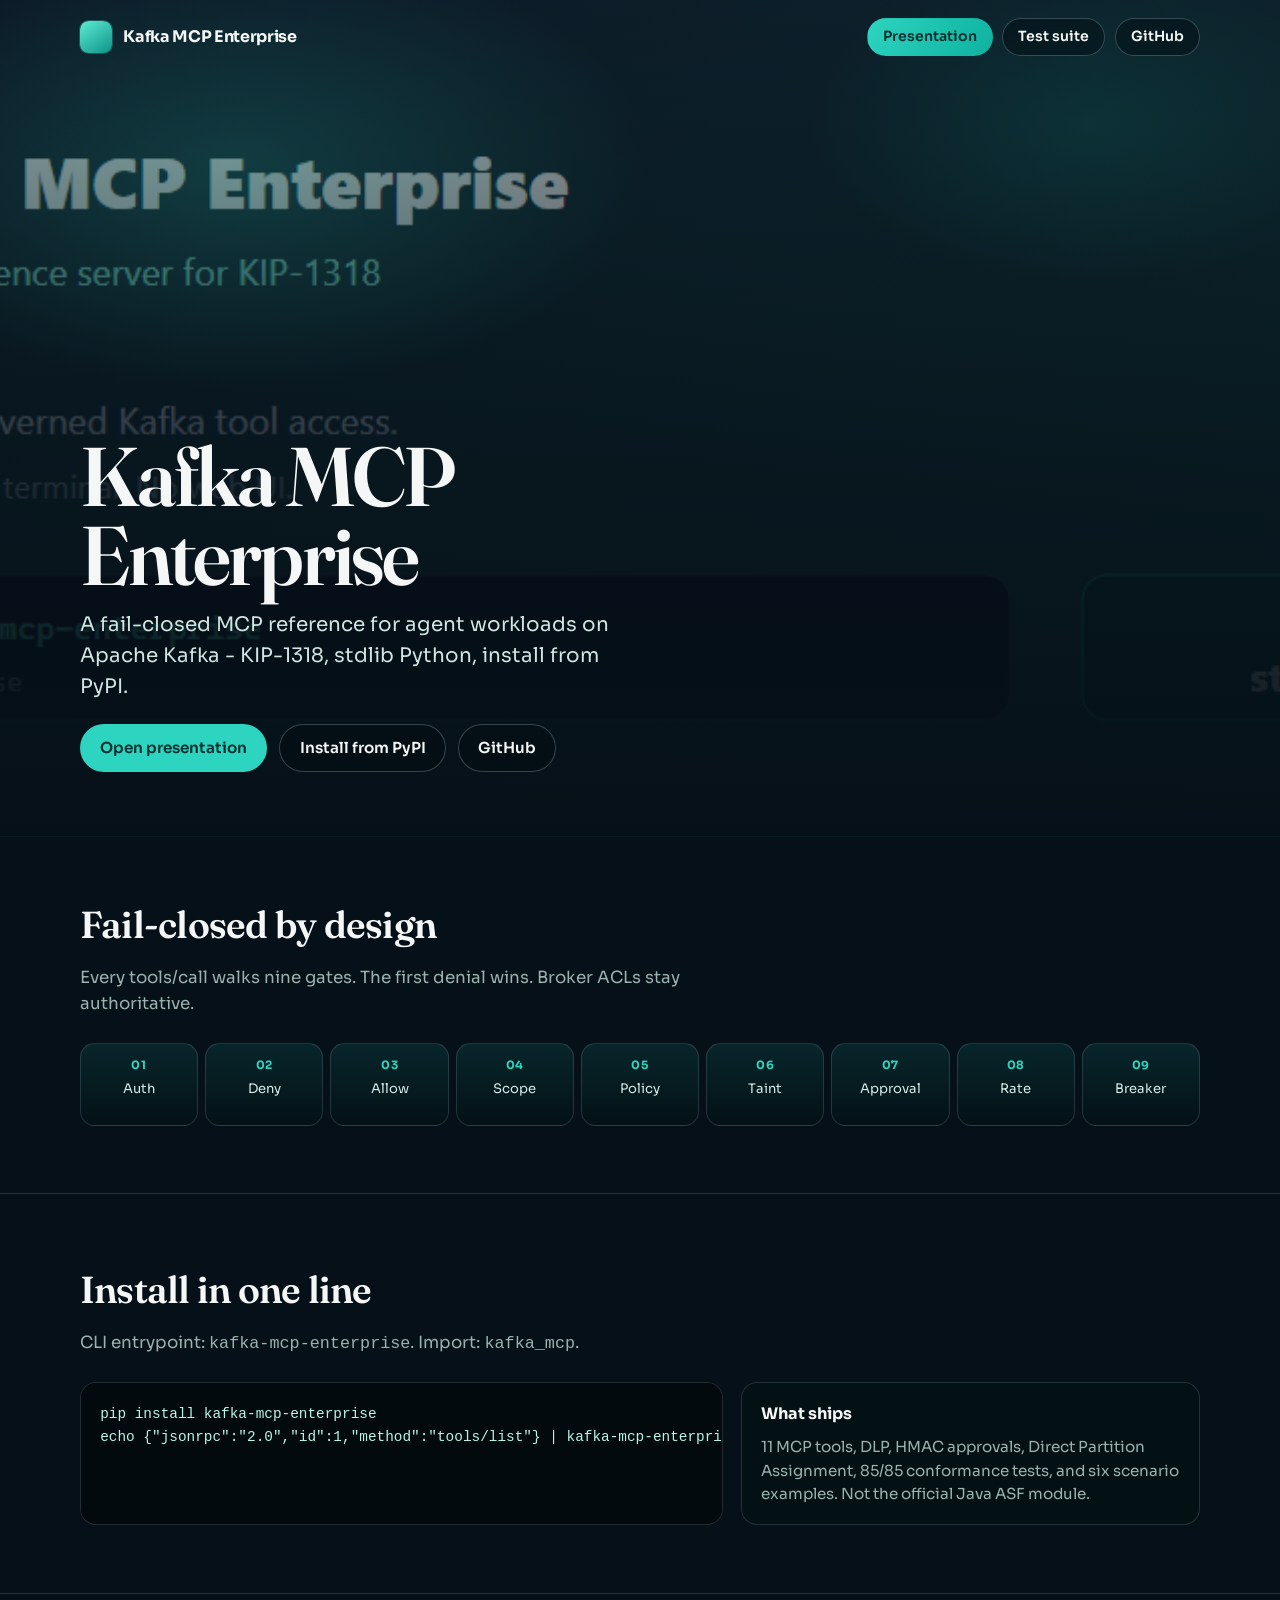
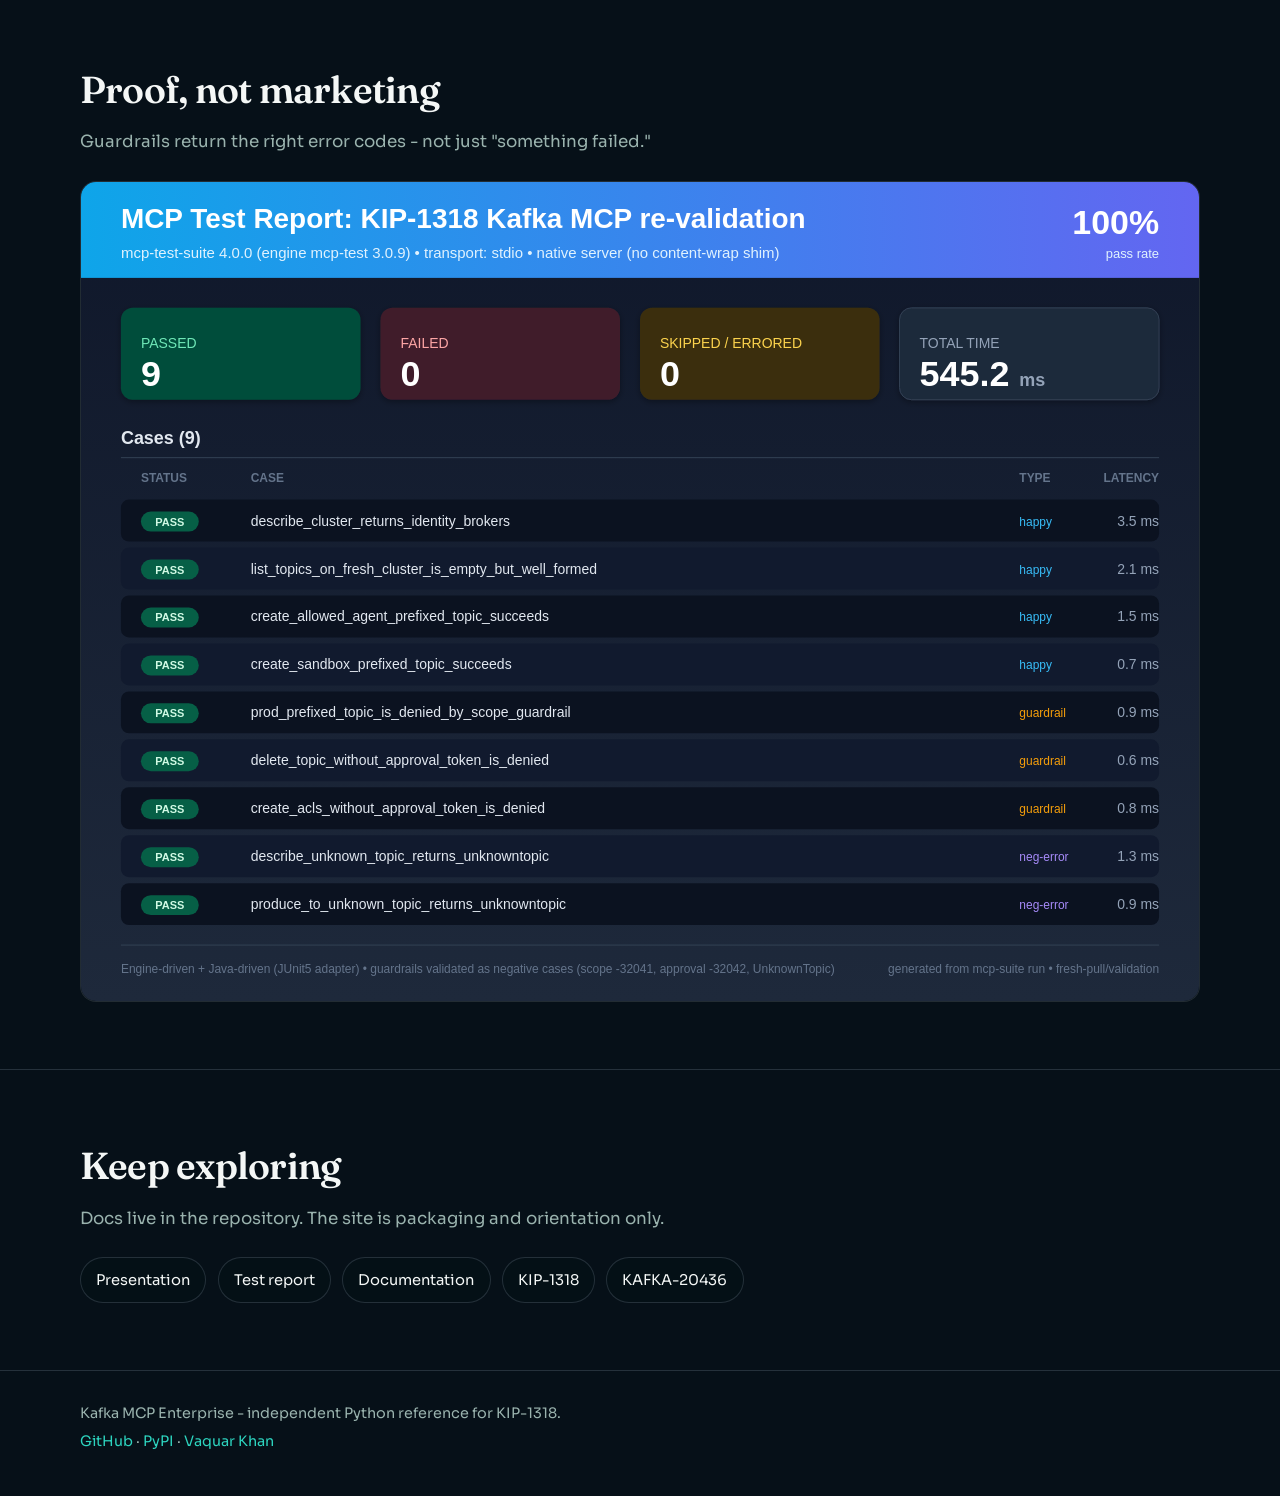
==== commit 863f6fba: "Animate top nav links for presentation, test suite, and GitHub. Make Presentation the primary hot pi" ====
--- a/site/index.html
+++ b/site/index.html
@@ -26,11 +26,10 @@
         <span class="mark" aria-hidden="true"></span>
         Kafka MCP Enterprise
       </a>
-      <div class="nav-links">
-        <a href="#install">Install</a>
-        <a href="#pipeline">Pipeline</a>
-        <a href="slides.html">Slides</a>
-        <a href="https://github.com/vaquarkhan/kafka-mcp-enterprise-server">GitHub</a>
+      <div class="nav-actions" role="list">
+        <a class="nav-pill nav-pill-hot" role="listitem" href="slides.html">Presentation</a>
+        <a class="nav-pill" role="listitem" href="https://github.com/vaquarkhan/mcp-test-suite" target="_blank" rel="noopener">Test suite</a>
+        <a class="nav-pill" role="listitem" href="https://github.com/vaquarkhan/kafka-mcp-enterprise-server" target="_blank" rel="noopener">GitHub</a>
       </div>
     </nav>
 
@@ -41,8 +40,9 @@
         stdlib Python, install from PyPI.
       </p>
       <div class="cta">
-        <a class="btn btn-primary" href="https://pypi.org/project/kafka-mcp-enterprise/">Install from PyPI</a>
-        <a class="btn btn-ghost" href="https://github.com/vaquarkhan/kafka-mcp-enterprise-server">View source</a>
+        <a class="btn btn-primary" href="slides.html">Open presentation</a>
+        <a class="btn btn-ghost" href="https://pypi.org/project/kafka-mcp-enterprise/">Install from PyPI</a>
+        <a class="btn btn-ghost" href="https://github.com/vaquarkhan/kafka-mcp-enterprise-server" target="_blank" rel="noopener">GitHub</a>
       </div>
     </div>
   </header>
--- a/site/assets/site.css
+++ b/site/assets/site.css
@@ -68,14 +68,49 @@
   background: linear-gradient(145deg, #5eead4, #0d9488);
   box-shadow: 0 0 0 1px rgba(94, 234, 212, 0.25);
 }
-.nav-links {
+.nav-actions {
   display: flex;
   flex-wrap: wrap;
-  gap: 1rem;
-  font-size: 0.92rem;
-}
-.nav-links a { color: var(--muted); text-decoration: none; }
-.nav-links a:hover { color: var(--ink); }
+  gap: 0.55rem;
+  align-items: center;
+}
+.nav-pill {
+  display: inline-flex;
+  align-items: center;
+  justify-content: center;
+  min-height: 2.35rem;
+  padding: 0.45rem 0.95rem;
+  border-radius: 999px;
+  border: 1px solid rgba(148, 163, 184, 0.35);
+  background: rgba(2, 12, 16, 0.45);
+  color: var(--ink);
+  font-size: 0.88rem;
+  font-weight: 600;
+  text-decoration: none;
+  backdrop-filter: blur(10px);
+  transition: transform 0.2s ease, border-color 0.2s ease, background 0.2s ease, box-shadow 0.2s ease;
+  animation: navIn 0.7s ease both, pillFloat 3.6s ease-in-out infinite;
+}
+.nav-pill:nth-child(1) { animation-delay: 0.05s, 0s; }
+.nav-pill:nth-child(2) { animation-delay: 0.14s, 0.4s; }
+.nav-pill:nth-child(3) { animation-delay: 0.23s, 0.8s; }
+.nav-pill:hover {
+  text-decoration: none;
+  transform: translateY(-2px) scale(1.03);
+  border-color: var(--teal);
+  box-shadow: 0 8px 24px rgba(45, 212, 191, 0.18);
+}
+.nav-pill-hot {
+  background: linear-gradient(120deg, #2dd4bf, #14b8a6 45%, #0d9488);
+  background-size: 180% 180%;
+  color: #042f2e;
+  border-color: transparent;
+  animation: navIn 0.7s ease both, pillPulse 2.4s ease-in-out infinite, shimmerShift 4s linear infinite;
+}
+.nav-pill-hot:hover {
+  color: #021916;
+  box-shadow: 0 10px 28px rgba(45, 212, 191, 0.35);
+}
 
 .hero {
   position: relative;
@@ -138,7 +173,7 @@
   min-height: 2.85rem;
   padding: 0.7rem 1.2rem;
   border-radius: 999px;
-  font-weight: 650;
+  font-weight: 600;
   font-size: 0.95rem;
   border: 1px solid transparent;
   text-decoration: none;
@@ -299,6 +334,23 @@
   from { opacity: 0; transform: translateY(14px); }
   to { opacity: 1; transform: translateY(0); }
 }
+@keyframes navIn {
+  from { opacity: 0; transform: translateY(-10px) scale(0.96); }
+  to { opacity: 1; transform: translateY(0) scale(1); }
+}
+@keyframes pillFloat {
+  0%, 100% { transform: translateY(0); }
+  50% { transform: translateY(-3px); }
+}
+@keyframes pillPulse {
+  0%, 100% { box-shadow: 0 0 0 0 rgba(45, 212, 191, 0.35); }
+  50% { box-shadow: 0 0 0 10px rgba(45, 212, 191, 0); }
+}
+@keyframes shimmerShift {
+  0% { background-position: 0% 50%; }
+  50% { background-position: 100% 50%; }
+  100% { background-position: 0% 50%; }
+}
 @keyframes heroDrift {
   from { transform: scale(1.02) translate3d(0, 0, 0); }
   to { transform: scale(1.06) translate3d(-1.2%, -0.8%, 0); }
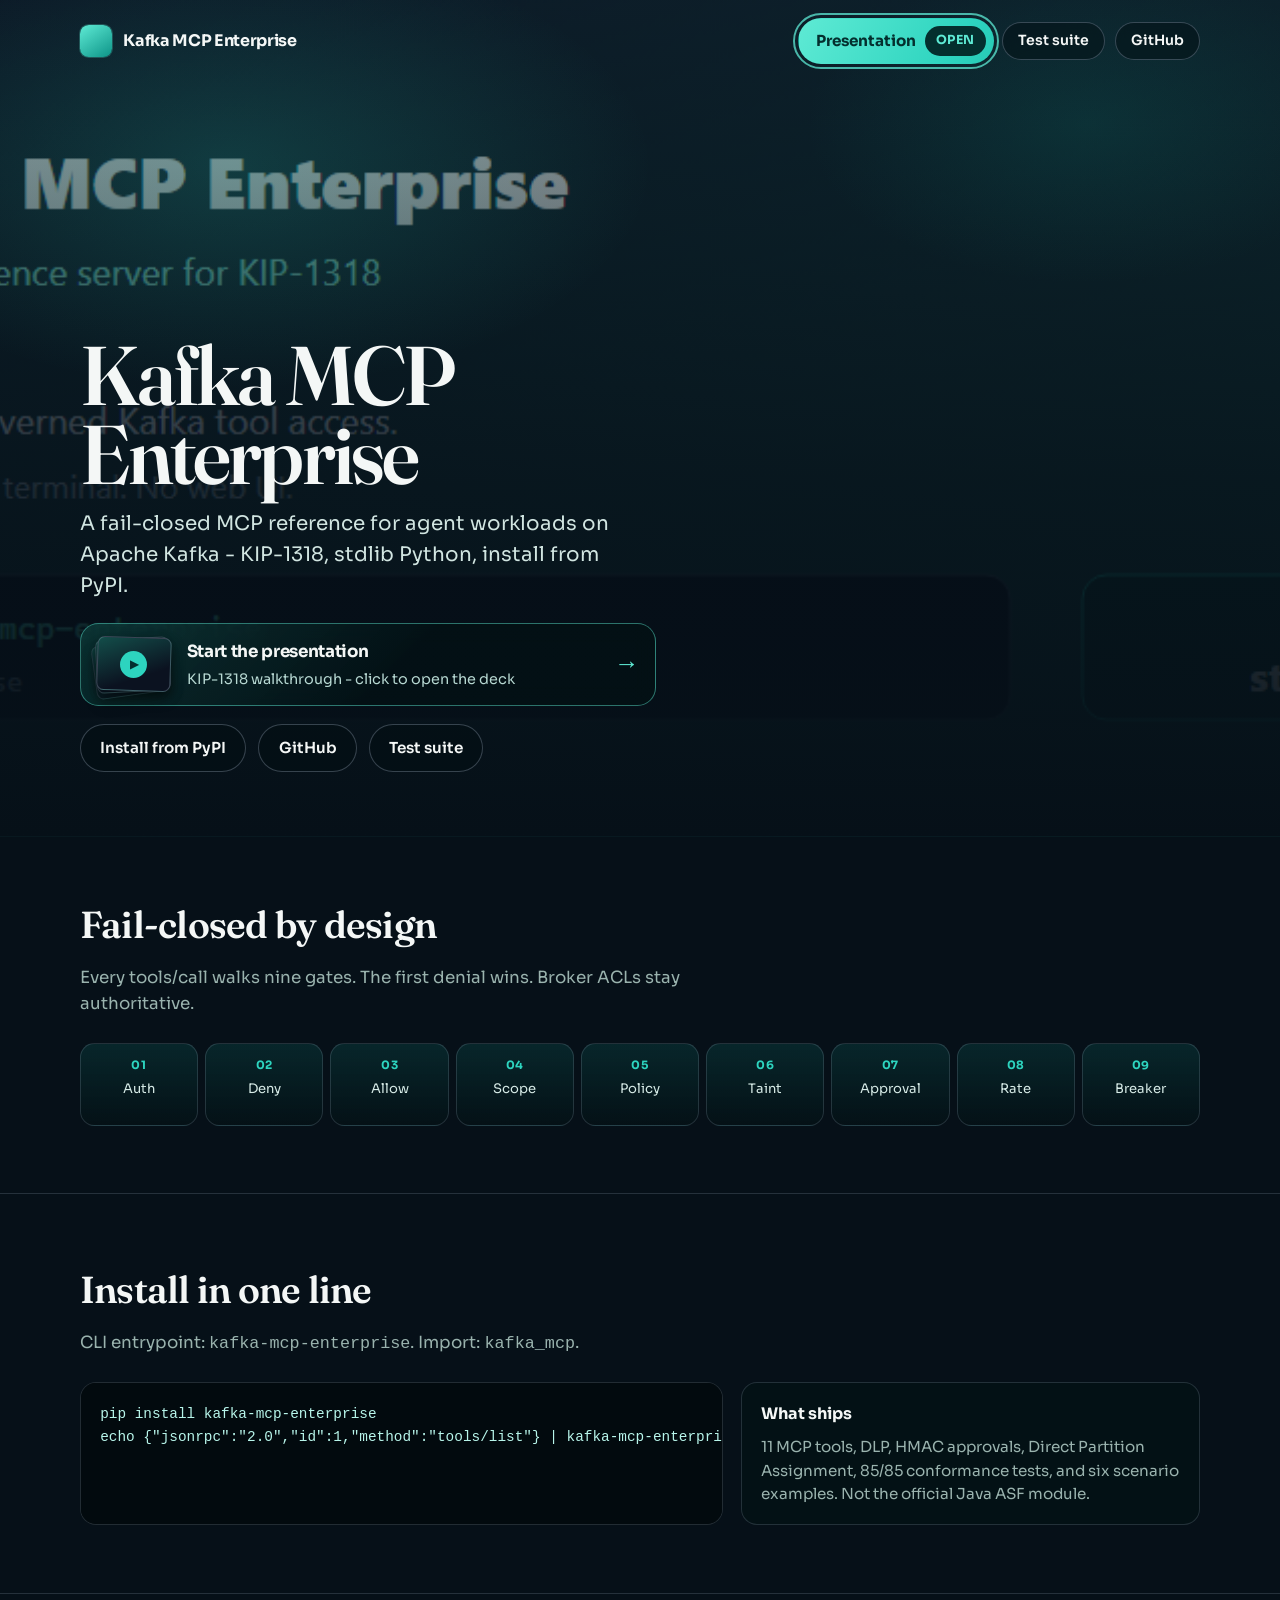
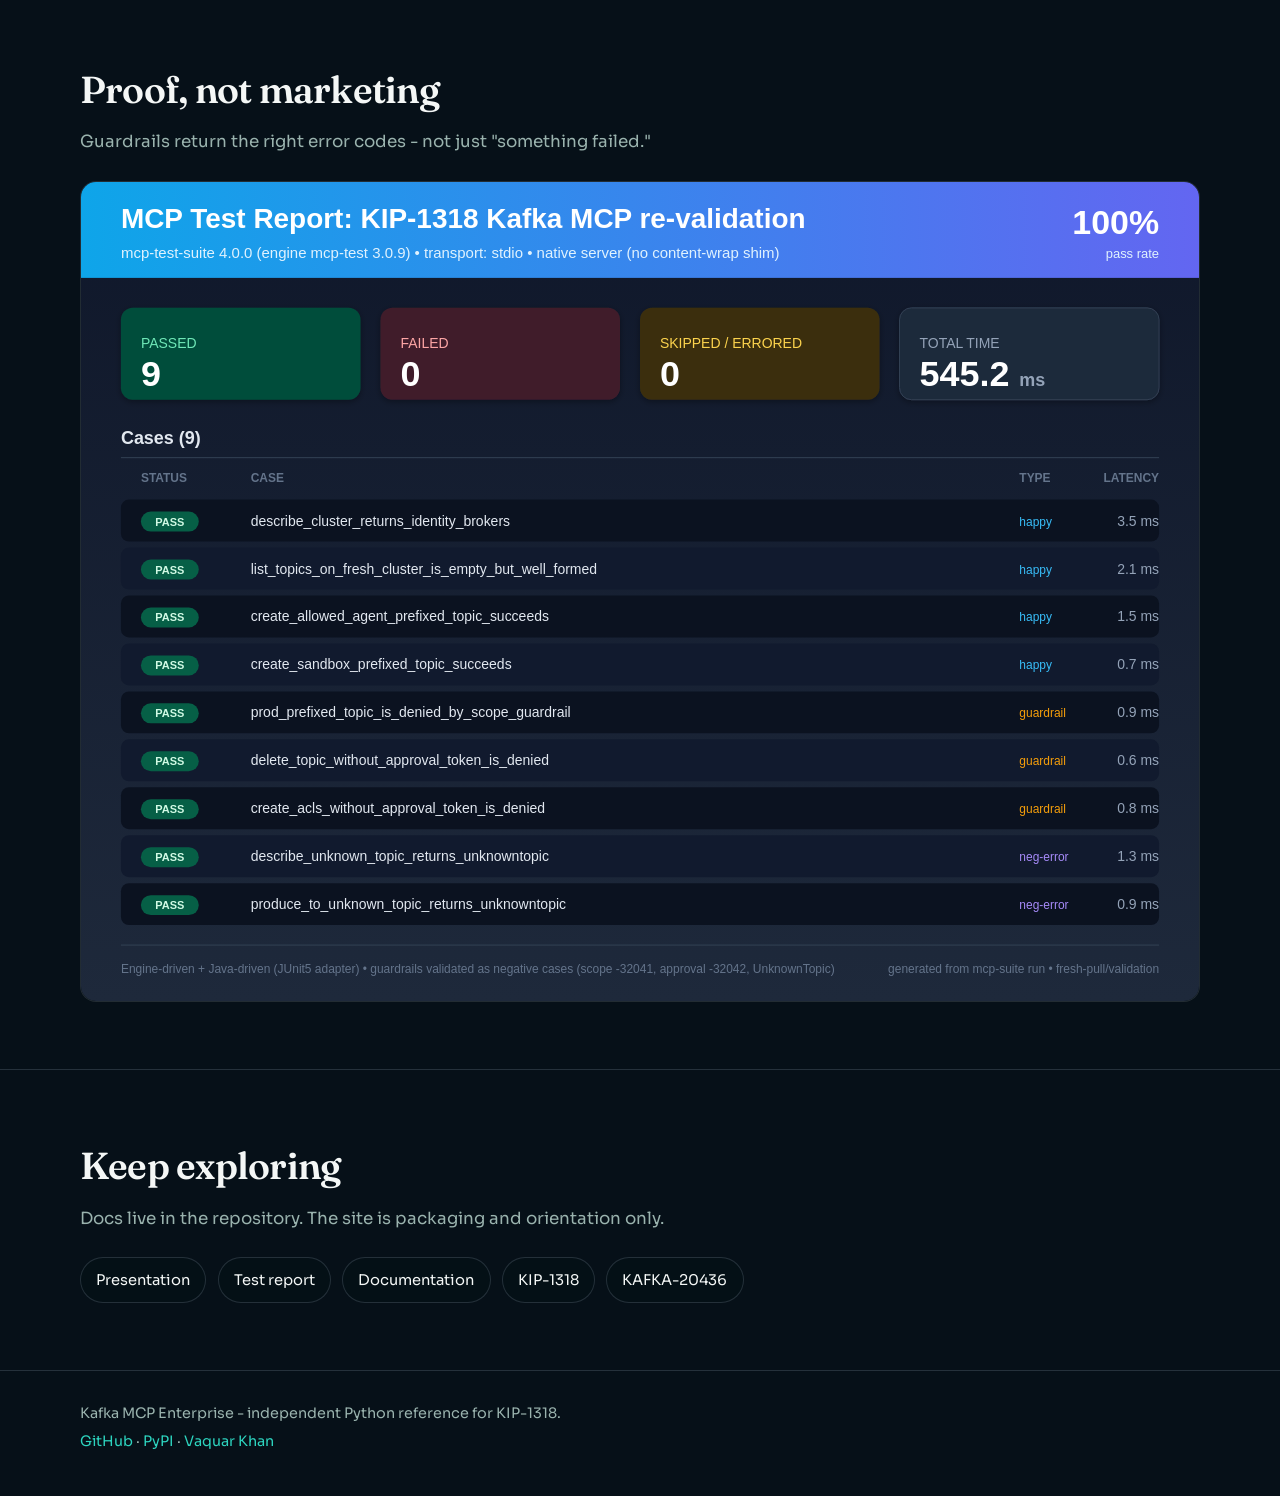
==== commit 7535bdd3: "Make the presentation CTA impossible to miss. Add a pulsing deck magnet graphic in the hero and a ho" ====
--- a/site/index.html
+++ b/site/index.html
@@ -27,7 +27,11 @@
         Kafka MCP Enterprise
       </a>
       <div class="nav-actions" role="list">
-        <a class="nav-pill nav-pill-hot" role="listitem" href="slides.html">Presentation</a>
+        <a class="nav-pill nav-pill-hot" role="listitem" href="slides.html" aria-label="Open the presentation">
+          <span class="nav-hot-ring" aria-hidden="true"></span>
+          <span class="nav-hot-label">Presentation</span>
+          <span class="nav-hot-go" aria-hidden="true">Open</span>
+        </a>
         <a class="nav-pill" role="listitem" href="https://github.com/vaquarkhan/mcp-test-suite" target="_blank" rel="noopener">Test suite</a>
         <a class="nav-pill" role="listitem" href="https://github.com/vaquarkhan/kafka-mcp-enterprise-server" target="_blank" rel="noopener">GitHub</a>
       </div>
@@ -39,10 +43,23 @@
         A fail-closed MCP reference for agent workloads on Apache Kafka - KIP-1318,
         stdlib Python, install from PyPI.
       </p>
+      <a class="deck-magnet" href="slides.html">
+        <span class="deck-art" aria-hidden="true">
+          <span class="deck-slide s1"></span>
+          <span class="deck-slide s2"></span>
+          <span class="deck-slide s3"></span>
+          <span class="deck-play">▶</span>
+        </span>
+        <span class="deck-copy">
+          <strong>Start the presentation</strong>
+          <span>KIP-1318 walkthrough - click to open the deck</span>
+        </span>
+        <span class="deck-arrow" aria-hidden="true">→</span>
+      </a>
       <div class="cta">
-        <a class="btn btn-primary" href="slides.html">Open presentation</a>
         <a class="btn btn-ghost" href="https://pypi.org/project/kafka-mcp-enterprise/">Install from PyPI</a>
         <a class="btn btn-ghost" href="https://github.com/vaquarkhan/kafka-mcp-enterprise-server" target="_blank" rel="noopener">GitHub</a>
+        <a class="btn btn-ghost" href="https://github.com/vaquarkhan/mcp-test-suite" target="_blank" rel="noopener">Test suite</a>
       </div>
     </div>
   </header>
--- a/site/assets/site.css
+++ b/site/assets/site.css
@@ -101,15 +101,125 @@
   box-shadow: 0 8px 24px rgba(45, 212, 191, 0.18);
 }
 .nav-pill-hot {
-  background: linear-gradient(120deg, #2dd4bf, #14b8a6 45%, #0d9488);
-  background-size: 180% 180%;
+  position: relative;
+  gap: 0.55rem;
+  padding-right: 0.45rem;
+  background: linear-gradient(120deg, #5eead4, #2dd4bf 40%, #0d9488);
+  background-size: 200% 200%;
   color: #042f2e;
   border-color: transparent;
-  animation: navIn 0.7s ease both, pillPulse 2.4s ease-in-out infinite, shimmerShift 4s linear infinite;
+  font-size: 0.95rem;
+  min-height: 2.65rem;
+  padding-left: 1.05rem;
+  animation: navIn 0.7s ease both, hotBob 1.6s ease-in-out infinite, shimmerShift 3.2s linear infinite;
+  box-shadow: 0 0 0 0 rgba(45, 212, 191, 0.55);
+}
+.nav-hot-ring {
+  position: absolute;
+  inset: -6px;
+  border-radius: 999px;
+  border: 2px solid rgba(94, 234, 212, 0.75);
+  animation: ringPulse 1.6s ease-out infinite;
+  pointer-events: none;
+}
+.nav-hot-label { font-weight: 700; }
+.nav-hot-go {
+  display: inline-flex;
+  align-items: center;
+  justify-content: center;
+  min-height: 1.85rem;
+  padding: 0 0.7rem;
+  border-radius: 999px;
+  background: #042f2e;
+  color: #5eead4;
+  font-size: 0.78rem;
+  font-weight: 700;
+  letter-spacing: 0.04em;
+  text-transform: uppercase;
+  animation: goBlink 1.4s ease-in-out infinite;
 }
 .nav-pill-hot:hover {
   color: #021916;
-  box-shadow: 0 10px 28px rgba(45, 212, 191, 0.35);
+  transform: translateY(-3px) scale(1.05);
+  box-shadow: 0 14px 36px rgba(45, 212, 191, 0.42);
+}
+
+.deck-magnet {
+  display: grid;
+  grid-template-columns: auto 1fr auto;
+  align-items: center;
+  gap: 1rem;
+  max-width: 36rem;
+  margin: 0 0 1.15rem;
+  padding: 0.85rem 1rem;
+  border-radius: 1.15rem;
+  text-decoration: none;
+  color: var(--ink);
+  border: 1px solid rgba(94, 234, 212, 0.45);
+  background:
+    linear-gradient(135deg, rgba(45, 212, 191, 0.18), rgba(4, 18, 22, 0.72) 55%),
+    rgba(2, 12, 16, 0.55);
+  box-shadow: 0 0 0 0 rgba(45, 212, 191, 0.35);
+  backdrop-filter: blur(10px);
+  animation: rise 0.9s ease 0.18s both, magnetPulse 1.8s ease-in-out infinite;
+  transition: transform 0.2s ease, box-shadow 0.2s ease, border-color 0.2s ease;
+}
+.deck-magnet:hover {
+  text-decoration: none;
+  transform: translateY(-3px) scale(1.015);
+  border-color: #5eead4;
+  box-shadow: 0 18px 40px rgba(45, 212, 191, 0.28);
+}
+.deck-art {
+  position: relative;
+  width: 4.6rem;
+  height: 3.35rem;
+  flex: none;
+}
+.deck-slide {
+  position: absolute;
+  inset: 0;
+  border-radius: 0.45rem;
+  border: 1px solid rgba(148, 163, 184, 0.35);
+  background: linear-gradient(160deg, #134e4a, #0b1220 70%);
+  box-shadow: 0 6px 14px rgba(0, 0, 0, 0.35);
+}
+.deck-slide.s1 { transform: rotate(-8deg) translate(-4px, 4px); opacity: 0.55; }
+.deck-slide.s2 { transform: rotate(-3deg) translate(-1px, 1px); opacity: 0.8; animation: stackWiggle 2.4s ease-in-out infinite; }
+.deck-slide.s3 { transform: rotate(2deg); }
+.deck-play {
+  position: absolute;
+  inset: 0;
+  margin: auto;
+  width: 1.7rem;
+  height: 1.7rem;
+  border-radius: 999px;
+  display: grid;
+  place-items: center;
+  background: #2dd4bf;
+  color: #042f2e;
+  font-size: 0.7rem;
+  font-weight: 700;
+  z-index: 2;
+  animation: playPop 1.5s ease-in-out infinite;
+}
+.deck-copy {
+  display: grid;
+  gap: 0.2rem;
+  min-width: 0;
+}
+.deck-copy strong {
+  font-size: 1.05rem;
+  letter-spacing: -0.02em;
+}
+.deck-copy span {
+  color: #b7d8d2;
+  font-size: 0.9rem;
+}
+.deck-arrow {
+  font-size: 1.55rem;
+  color: #5eead4;
+  animation: arrowNudge 1.1s ease-in-out infinite;
 }
 
 .hero {
@@ -330,10 +440,6 @@
 }
 .foot p { margin: 0.35rem 0; }
 
-@keyframes rise {
-  from { opacity: 0; transform: translateY(14px); }
-  to { opacity: 1; transform: translateY(0); }
-}
 @keyframes navIn {
   from { opacity: 0; transform: translateY(-10px) scale(0.96); }
   to { opacity: 1; transform: translateY(0) scale(1); }
@@ -342,15 +448,44 @@
   0%, 100% { transform: translateY(0); }
   50% { transform: translateY(-3px); }
 }
-@keyframes pillPulse {
-  0%, 100% { box-shadow: 0 0 0 0 rgba(45, 212, 191, 0.35); }
-  50% { box-shadow: 0 0 0 10px rgba(45, 212, 191, 0); }
+@keyframes hotBob {
+  0%, 100% { transform: translateY(0) scale(1); }
+  50% { transform: translateY(-4px) scale(1.03); }
+}
+@keyframes ringPulse {
+  0% { opacity: 0.95; transform: scale(0.92); }
+  70% { opacity: 0; transform: scale(1.18); }
+  100% { opacity: 0; transform: scale(1.22); }
+}
+@keyframes goBlink {
+  0%, 100% { opacity: 1; }
+  50% { opacity: 0.55; }
+}
+@keyframes magnetPulse {
+  0%, 100% { box-shadow: 0 0 0 0 rgba(45, 212, 191, 0.4); }
+  50% { box-shadow: 0 0 0 12px rgba(45, 212, 191, 0); }
+}
+@keyframes arrowNudge {
+  0%, 100% { transform: translateX(0); }
+  50% { transform: translateX(7px); }
+}
+@keyframes playPop {
+  0%, 100% { transform: scale(1); }
+  50% { transform: scale(1.12); }
+}
+@keyframes stackWiggle {
+  0%, 100% { transform: rotate(-3deg) translate(-1px, 1px); }
+  50% { transform: rotate(-5deg) translate(-2px, 2px); }
 }
 @keyframes shimmerShift {
   0% { background-position: 0% 50%; }
   50% { background-position: 100% 50%; }
   100% { background-position: 0% 50%; }
 }
+@keyframes rise {
+  from { opacity: 0; transform: translateY(14px); }
+  to { opacity: 1; transform: translateY(0); }
+}
 @keyframes heroDrift {
   from { transform: scale(1.02) translate3d(0, 0, 0); }
   to { transform: scale(1.06) translate3d(-1.2%, -0.8%, 0); }
@@ -364,6 +499,10 @@
 @media (max-width: 560px) {
   .pipeline { grid-template-columns: repeat(2, 1fr); }
   .nav { flex-direction: column; align-items: flex-start; }
+  .deck-magnet {
+    grid-template-columns: auto 1fr;
+  }
+  .deck-arrow { display: none; }
 }
 @media (prefers-reduced-motion: reduce) {
   *, *::before, *::after {
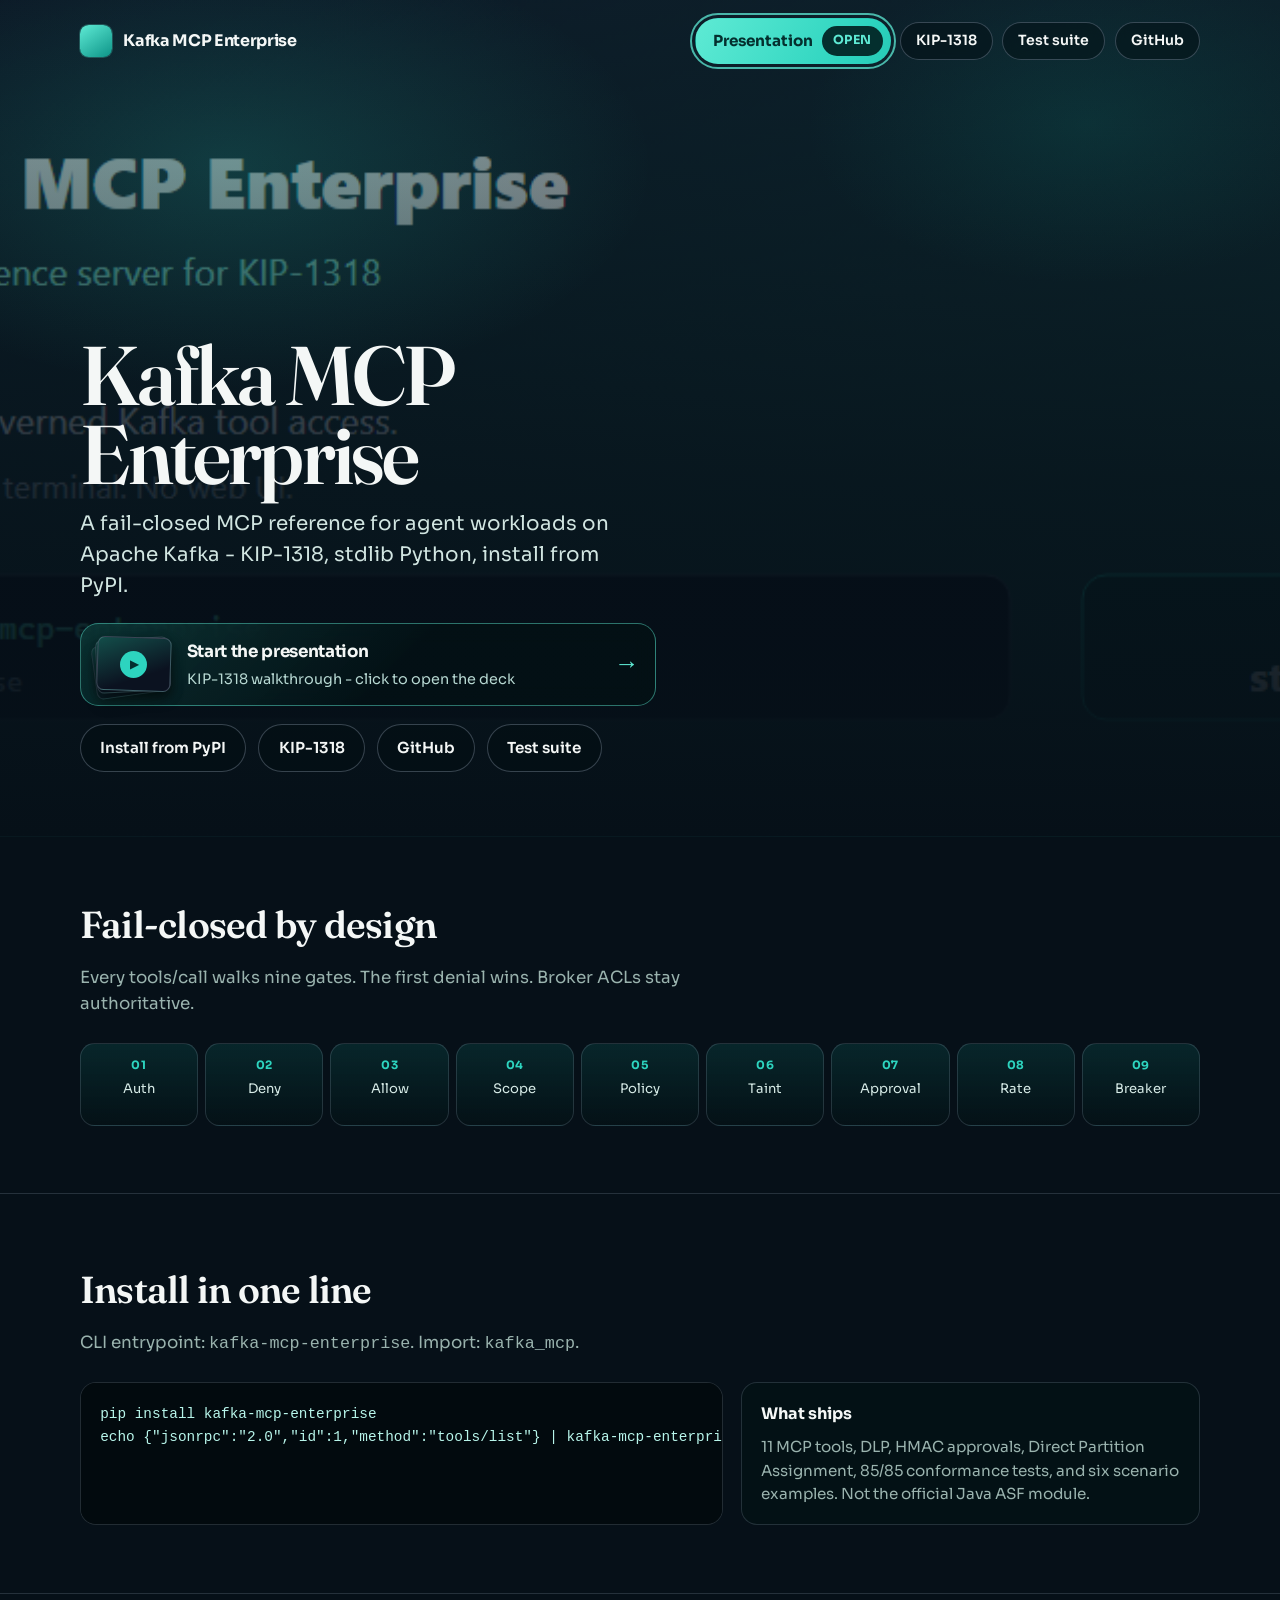
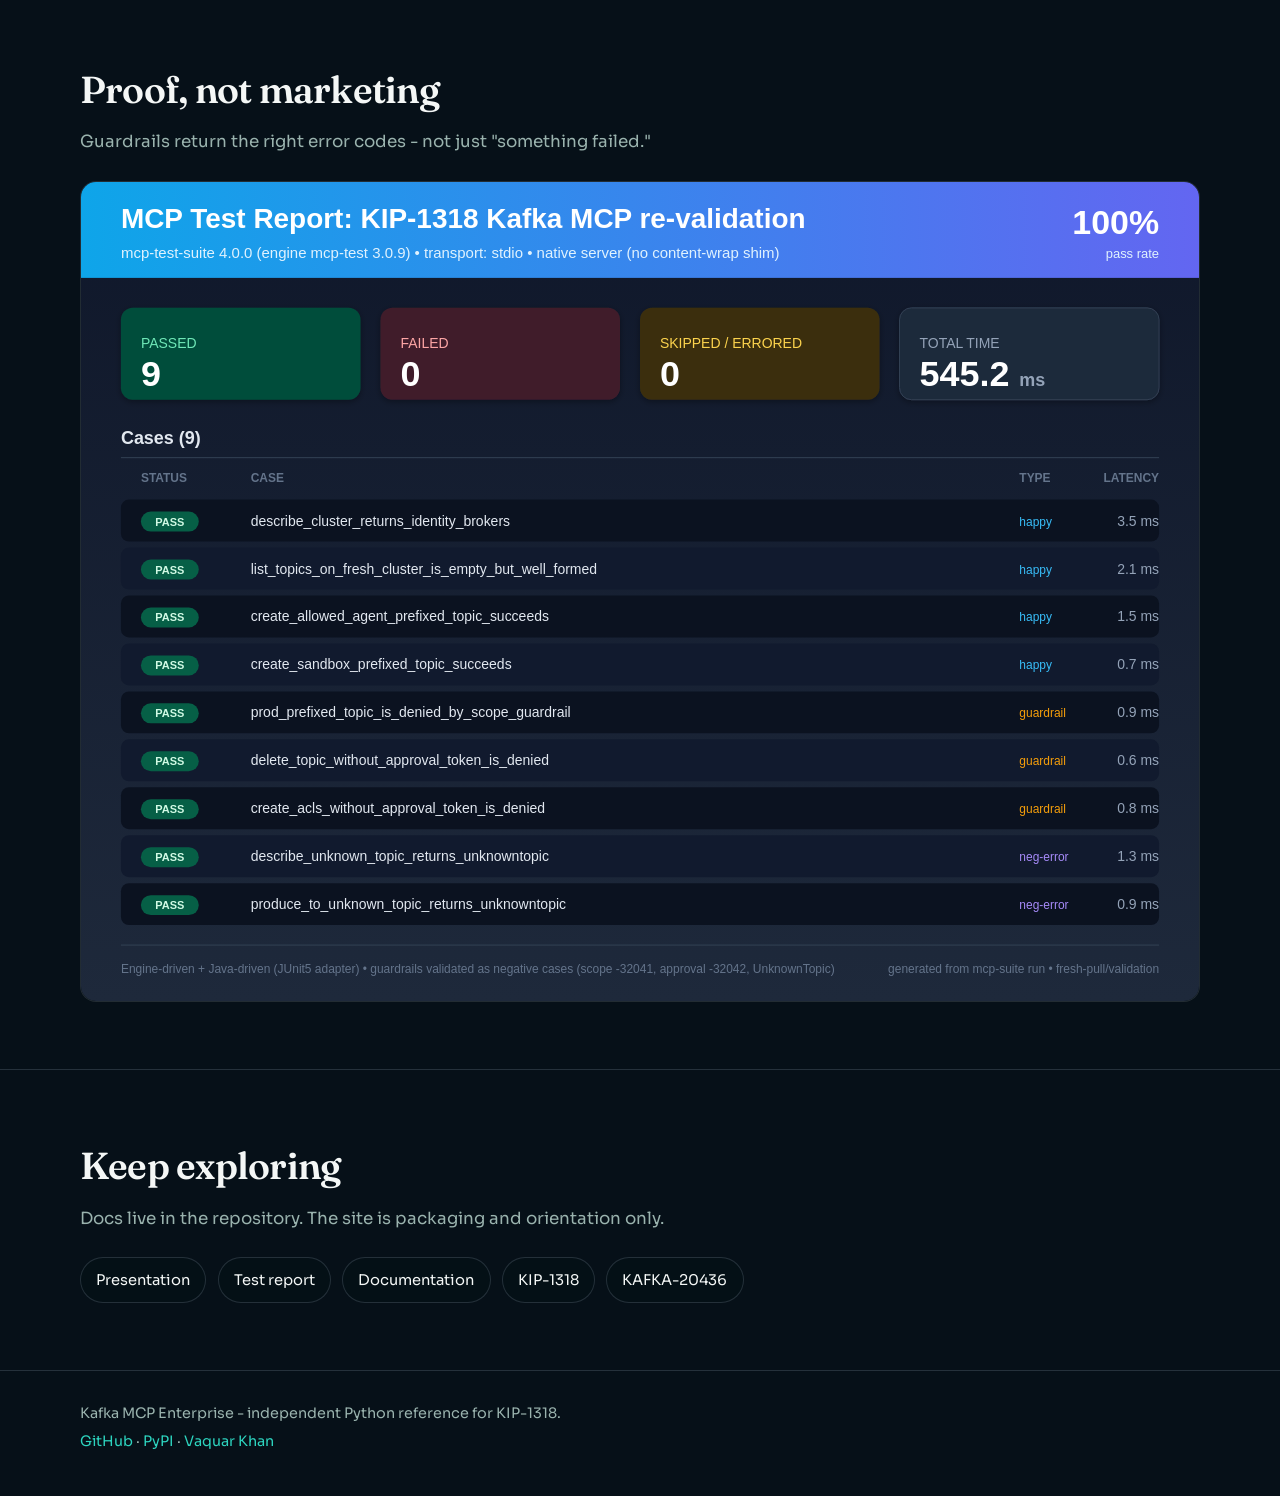
==== commit 449328da: "Add KIP-1318 wiki link to the site top nav and hero CTAs." ====
--- a/site/index.html
+++ b/site/index.html
@@ -32,6 +32,7 @@
           <span class="nav-hot-label">Presentation</span>
           <span class="nav-hot-go" aria-hidden="true">Open</span>
         </a>
+        <a class="nav-pill" role="listitem" href="https://cwiki.apache.org/confluence/display/KAFKA/KIP-1318%3A+Model+Context+Protocol+%28MCP%29+Server+for+Apache+Kafka" target="_blank" rel="noopener">KIP-1318</a>
         <a class="nav-pill" role="listitem" href="https://github.com/vaquarkhan/mcp-test-suite" target="_blank" rel="noopener">Test suite</a>
         <a class="nav-pill" role="listitem" href="https://github.com/vaquarkhan/kafka-mcp-enterprise-server" target="_blank" rel="noopener">GitHub</a>
       </div>
@@ -58,6 +59,7 @@
       </a>
       <div class="cta">
         <a class="btn btn-ghost" href="https://pypi.org/project/kafka-mcp-enterprise/">Install from PyPI</a>
+        <a class="btn btn-ghost" href="https://cwiki.apache.org/confluence/display/KAFKA/KIP-1318%3A+Model+Context+Protocol+%28MCP%29+Server+for+Apache+Kafka" target="_blank" rel="noopener">KIP-1318</a>
         <a class="btn btn-ghost" href="https://github.com/vaquarkhan/kafka-mcp-enterprise-server" target="_blank" rel="noopener">GitHub</a>
         <a class="btn btn-ghost" href="https://github.com/vaquarkhan/mcp-test-suite" target="_blank" rel="noopener">Test suite</a>
       </div>
--- a/site/assets/site.css
+++ b/site/assets/site.css
@@ -92,8 +92,9 @@
   animation: navIn 0.7s ease both, pillFloat 3.6s ease-in-out infinite;
 }
 .nav-pill:nth-child(1) { animation-delay: 0.05s, 0s; }
-.nav-pill:nth-child(2) { animation-delay: 0.14s, 0.4s; }
-.nav-pill:nth-child(3) { animation-delay: 0.23s, 0.8s; }
+.nav-pill:nth-child(2) { animation-delay: 0.12s, 0.25s; }
+.nav-pill:nth-child(3) { animation-delay: 0.19s, 0.5s; }
+.nav-pill:nth-child(4) { animation-delay: 0.26s, 0.75s; }
 .nav-pill:hover {
   text-decoration: none;
   transform: translateY(-2px) scale(1.03);
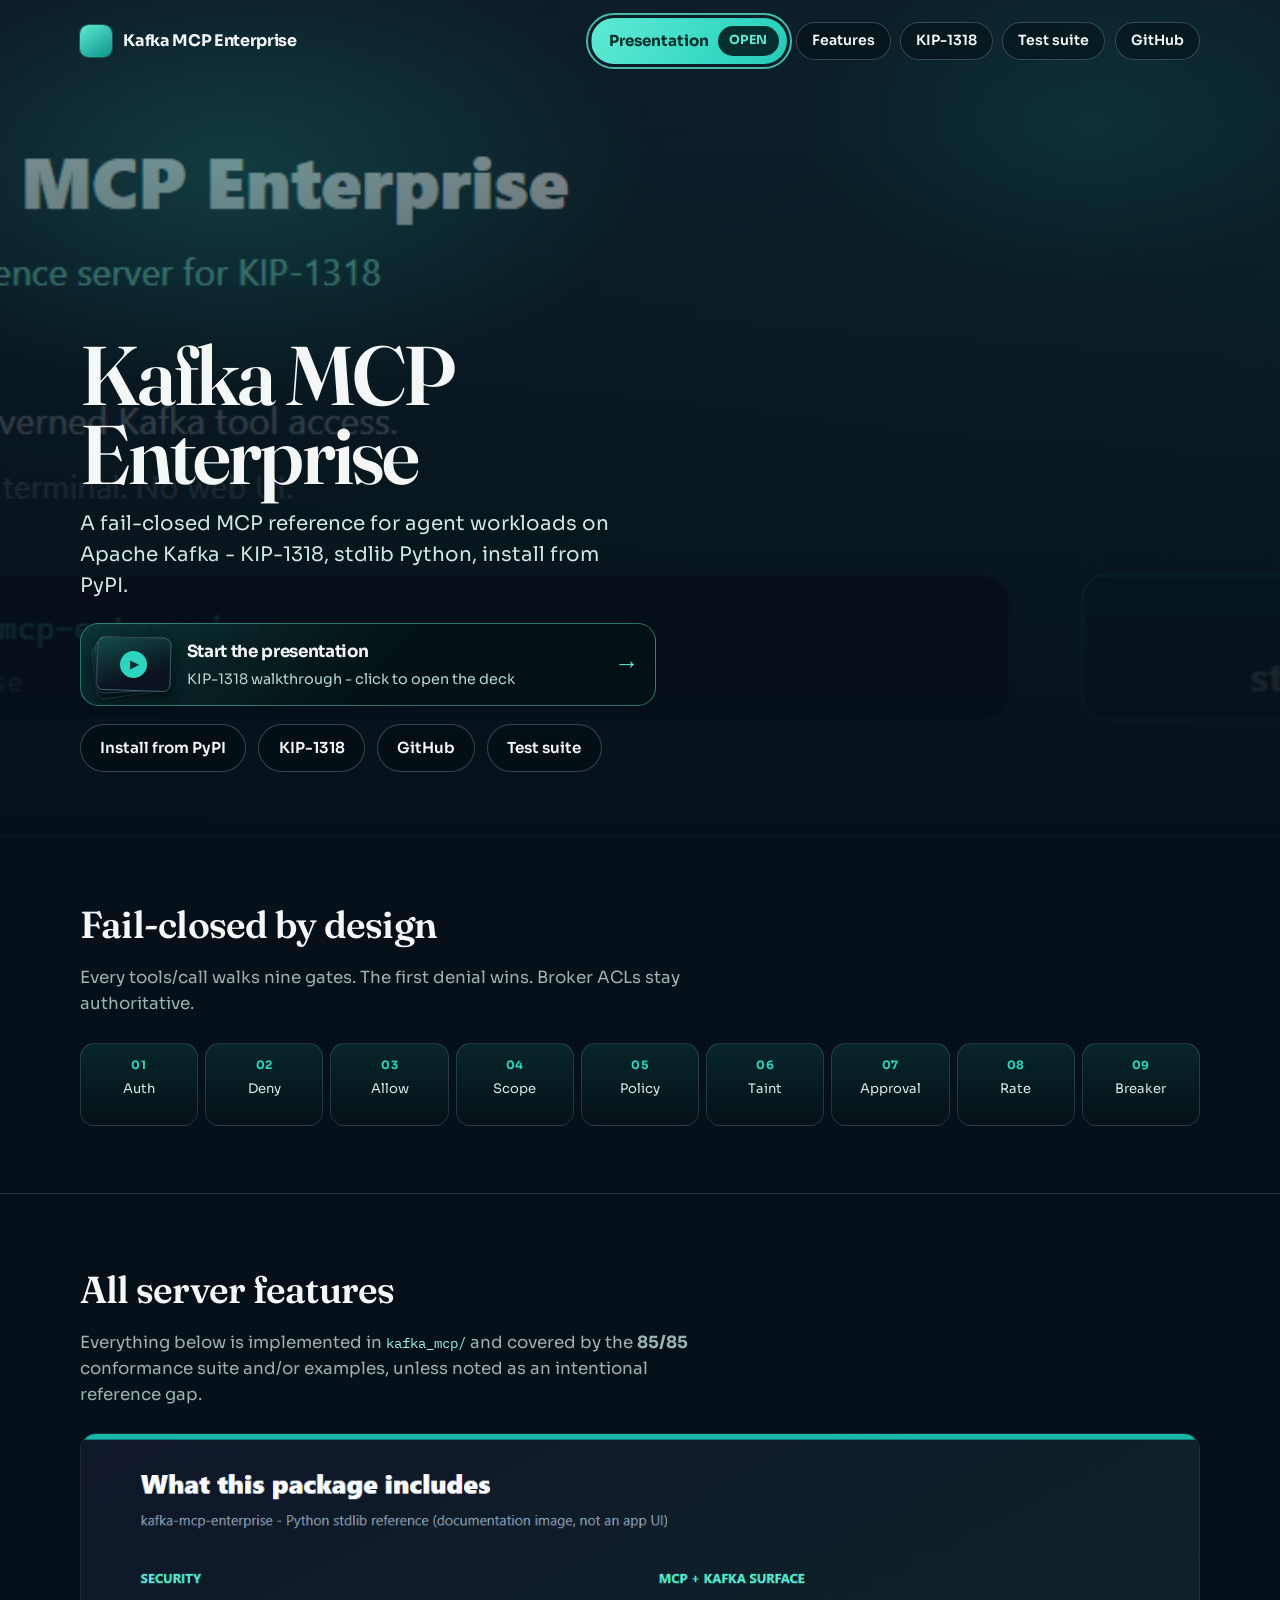
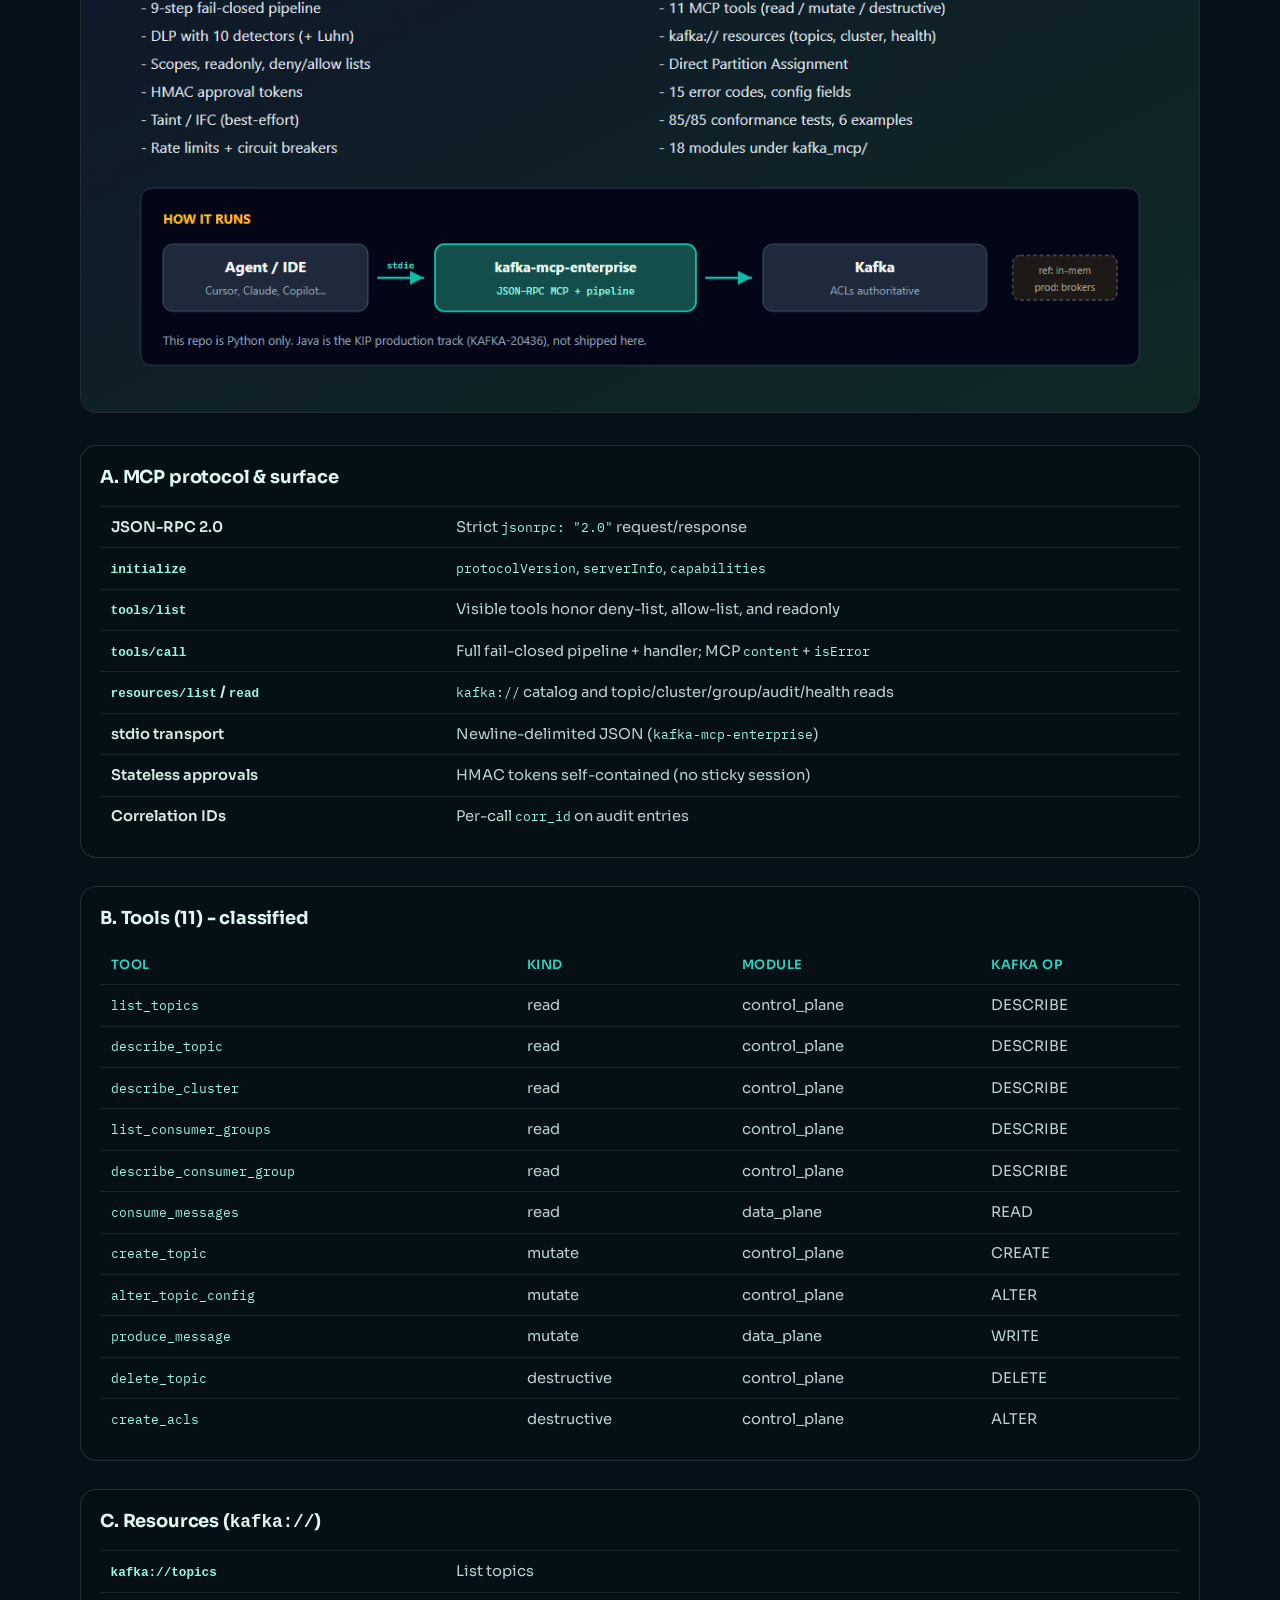
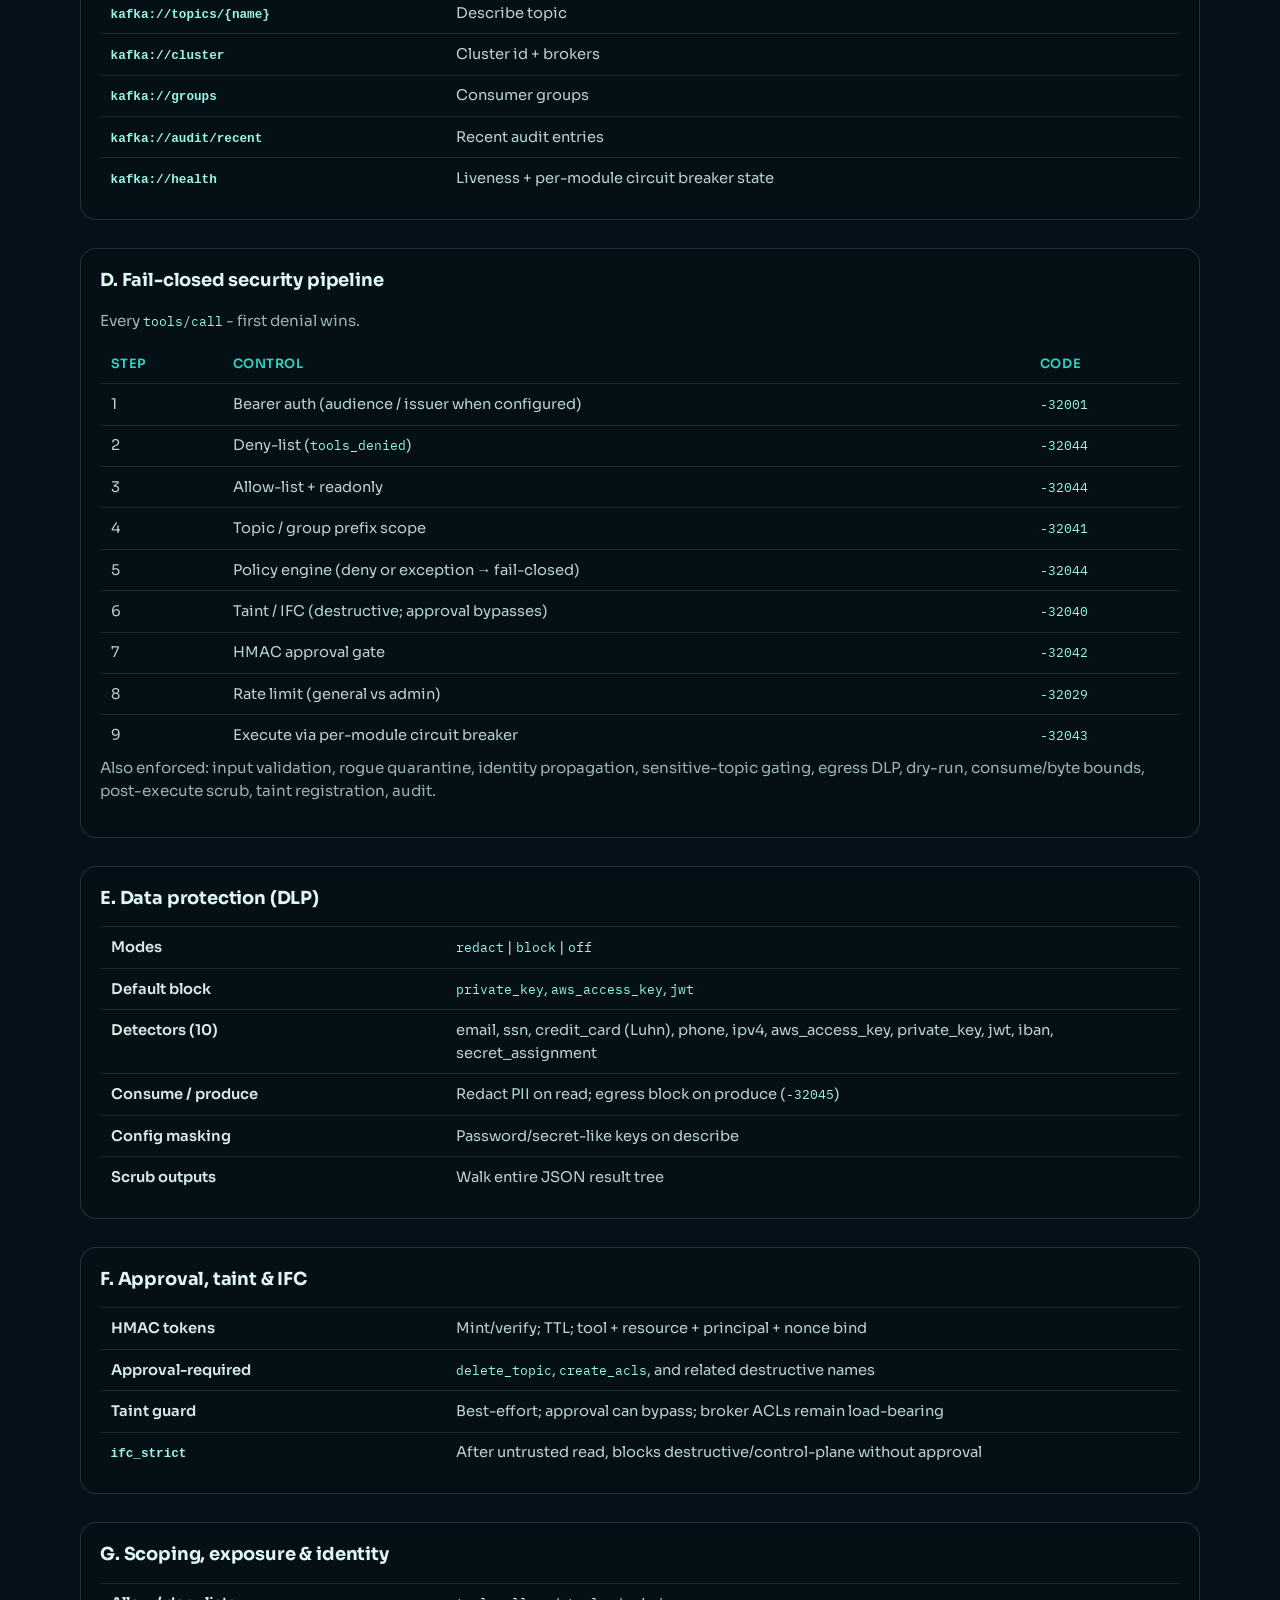
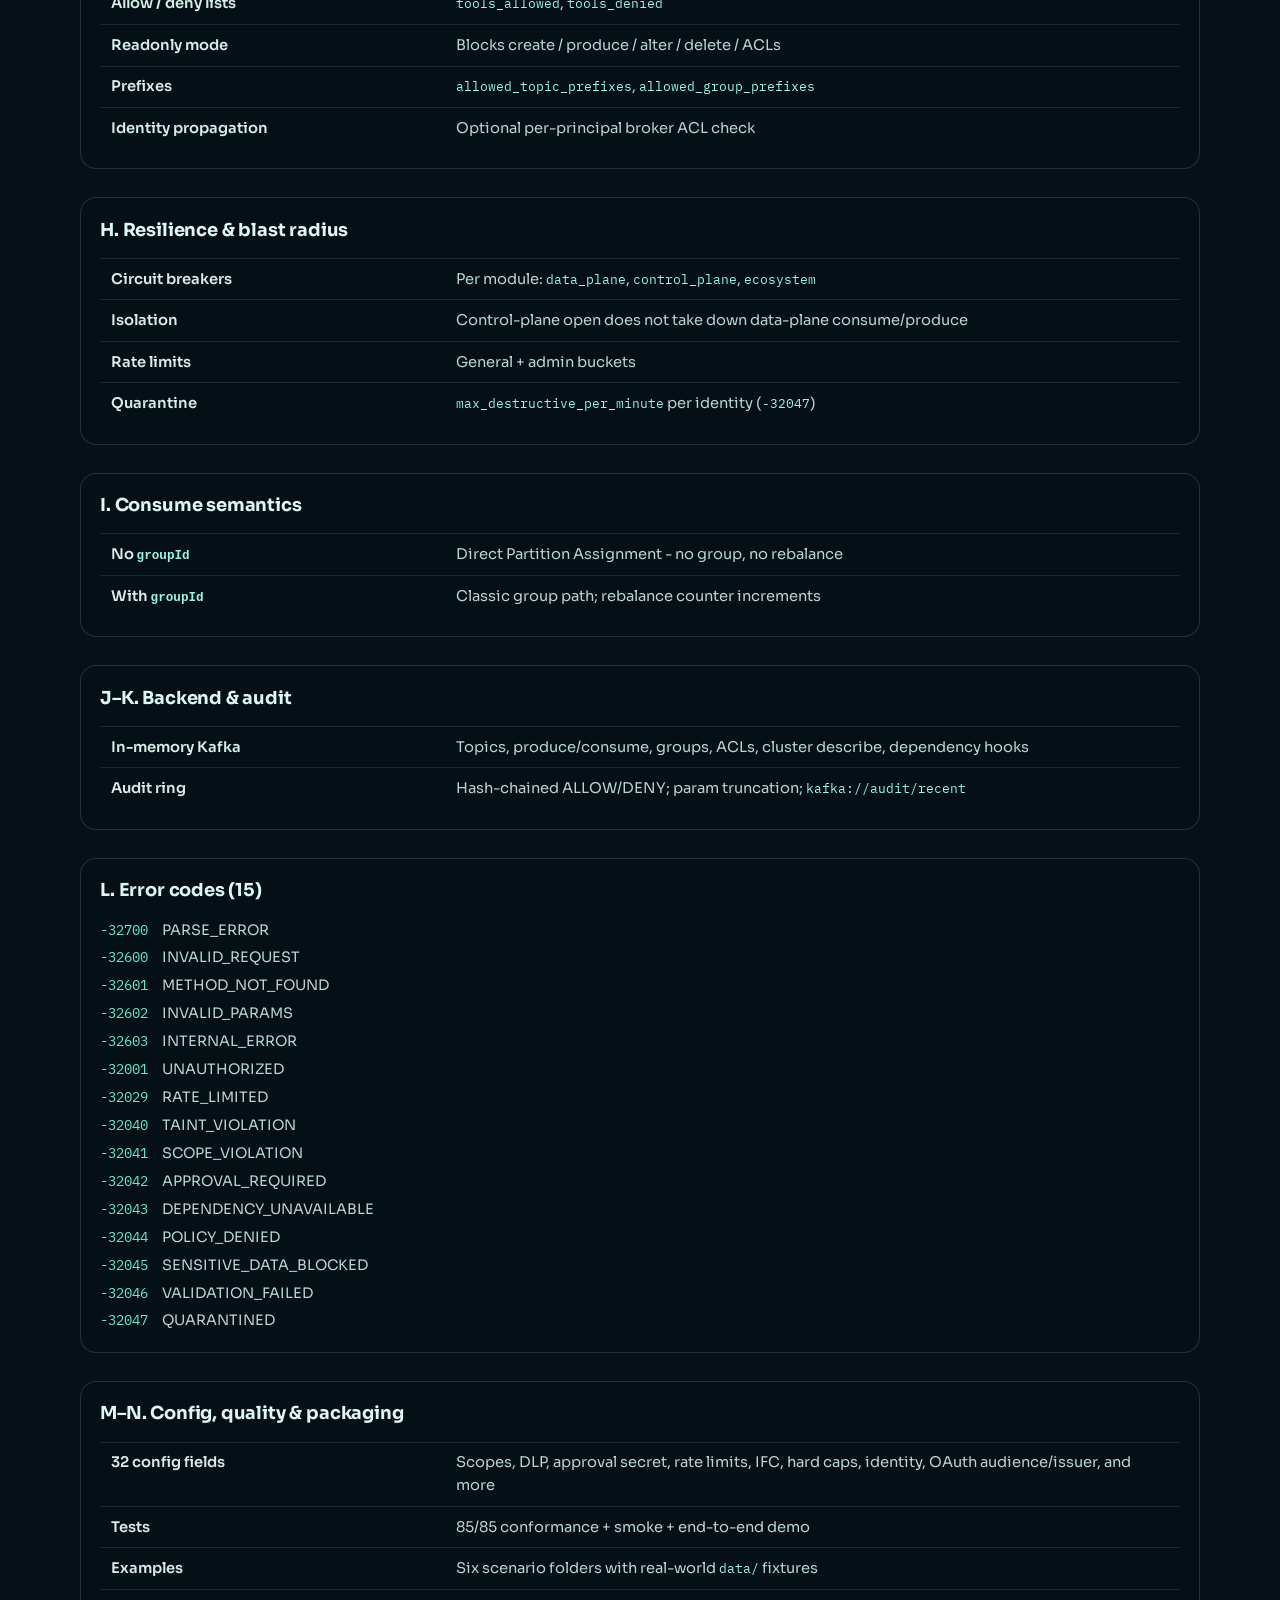
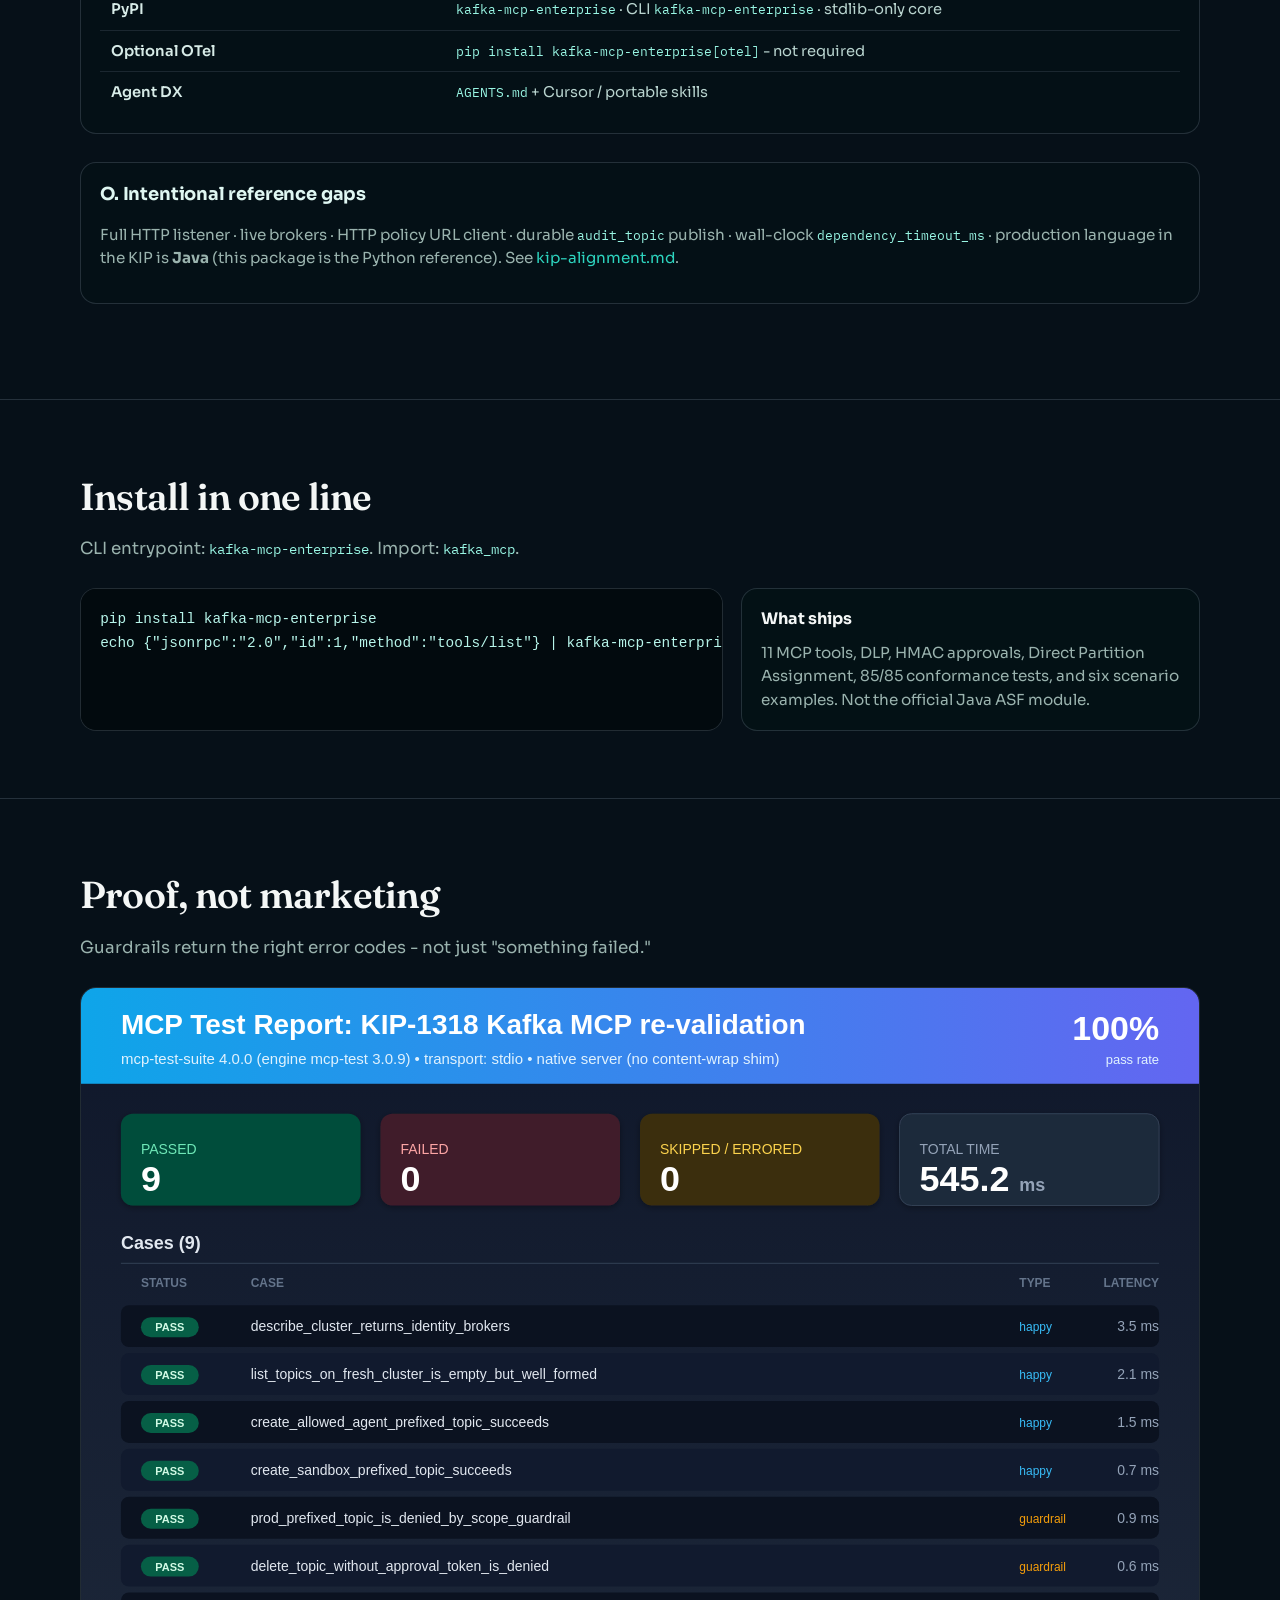
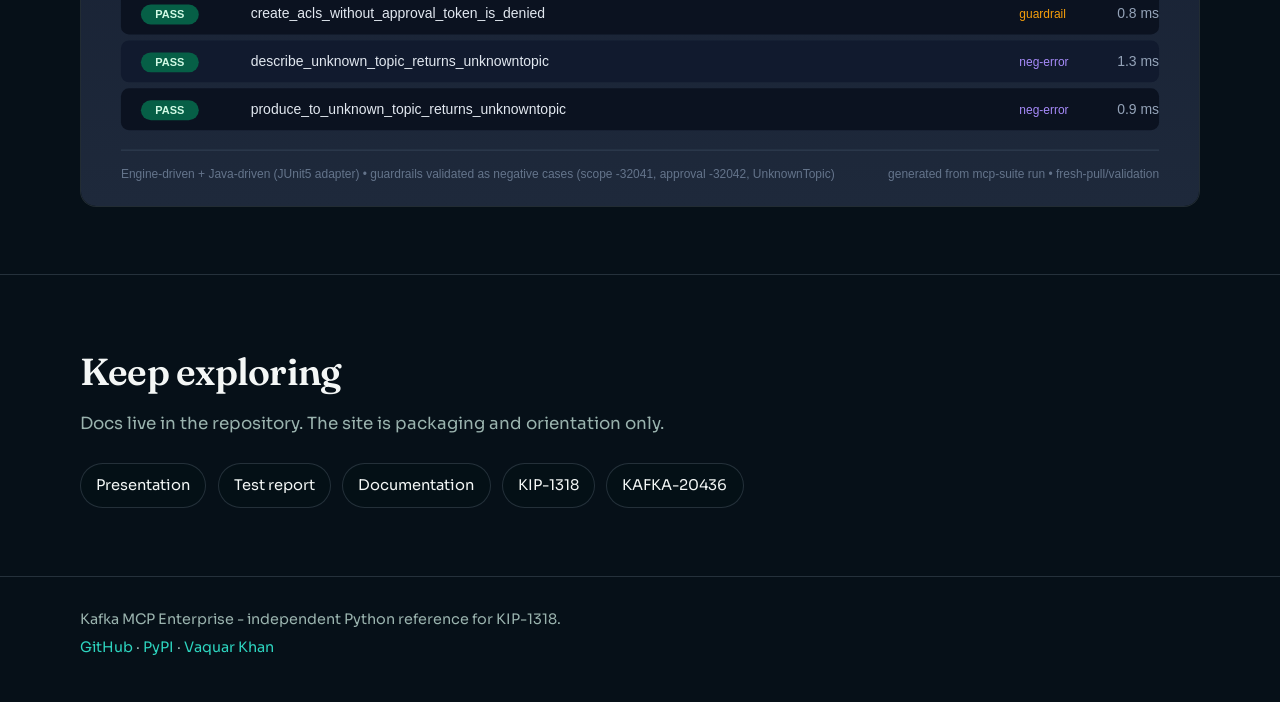
==== commit c150f181: "Publish the full Kafka MCP feature inventory on the website. Add sections A-O covering protocol, too" ====
--- a/site/index.html
+++ b/site/index.html
@@ -32,6 +32,7 @@
           <span class="nav-hot-label">Presentation</span>
           <span class="nav-hot-go" aria-hidden="true">Open</span>
         </a>
+        <a class="nav-pill" role="listitem" href="#features">Features</a>
         <a class="nav-pill" role="listitem" href="https://cwiki.apache.org/confluence/display/KAFKA/KIP-1318%3A+Model+Context+Protocol+%28MCP%29+Server+for+Apache+Kafka" target="_blank" rel="noopener">KIP-1318</a>
         <a class="nav-pill" role="listitem" href="https://github.com/vaquarkhan/mcp-test-suite" target="_blank" rel="noopener">Test suite</a>
         <a class="nav-pill" role="listitem" href="https://github.com/vaquarkhan/kafka-mcp-enterprise-server" target="_blank" rel="noopener">GitHub</a>
@@ -86,6 +87,204 @@
     </div>
   </section>
 
+  <section class="section" id="features">
+    <div class="wrap">
+      <h2>All server features</h2>
+      <p class="lede">
+        Everything below is implemented in <code>kafka_mcp/</code> and covered by the
+        <strong>85/85</strong> conformance suite and/or examples, unless noted as an intentional reference gap.
+      </p>
+      <figure class="feat-banner">
+        <img src="assets/kafka-mcp-features.png" width="1200" height="620" alt="What this package includes: security pipeline, MCP tools, and how it runs">
+      </figure>
+
+      <article class="feat-block">
+        <h3>A. MCP protocol &amp; surface</h3>
+        <table class="feat-table">
+          <tbody>
+            <tr><th>JSON-RPC 2.0</th><td>Strict <code>jsonrpc: "2.0"</code> request/response</td></tr>
+            <tr><th><code>initialize</code></th><td><code>protocolVersion</code>, <code>serverInfo</code>, <code>capabilities</code></td></tr>
+            <tr><th><code>tools/list</code></th><td>Visible tools honor deny-list, allow-list, and readonly</td></tr>
+            <tr><th><code>tools/call</code></th><td>Full fail-closed pipeline + handler; MCP <code>content</code> + <code>isError</code></td></tr>
+            <tr><th><code>resources/list</code> / <code>read</code></th><td><code>kafka://</code> catalog and topic/cluster/group/audit/health reads</td></tr>
+            <tr><th>stdio transport</th><td>Newline-delimited JSON (<code>kafka-mcp-enterprise</code>)</td></tr>
+            <tr><th>Stateless approvals</th><td>HMAC tokens self-contained (no sticky session)</td></tr>
+            <tr><th>Correlation IDs</th><td>Per-call <code>corr_id</code> on audit entries</td></tr>
+          </tbody>
+        </table>
+      </article>
+
+      <article class="feat-block">
+        <h3>B. Tools (11) - classified</h3>
+        <table class="feat-table">
+          <thead><tr><th>Tool</th><th>kind</th><th>module</th><th>Kafka op</th></tr></thead>
+          <tbody>
+            <tr><td><code>list_topics</code></td><td>read</td><td>control_plane</td><td>DESCRIBE</td></tr>
+            <tr><td><code>describe_topic</code></td><td>read</td><td>control_plane</td><td>DESCRIBE</td></tr>
+            <tr><td><code>describe_cluster</code></td><td>read</td><td>control_plane</td><td>DESCRIBE</td></tr>
+            <tr><td><code>list_consumer_groups</code></td><td>read</td><td>control_plane</td><td>DESCRIBE</td></tr>
+            <tr><td><code>describe_consumer_group</code></td><td>read</td><td>control_plane</td><td>DESCRIBE</td></tr>
+            <tr><td><code>consume_messages</code></td><td>read</td><td>data_plane</td><td>READ</td></tr>
+            <tr><td><code>create_topic</code></td><td>mutate</td><td>control_plane</td><td>CREATE</td></tr>
+            <tr><td><code>alter_topic_config</code></td><td>mutate</td><td>control_plane</td><td>ALTER</td></tr>
+            <tr><td><code>produce_message</code></td><td>mutate</td><td>data_plane</td><td>WRITE</td></tr>
+            <tr><td><code>delete_topic</code></td><td>destructive</td><td>control_plane</td><td>DELETE</td></tr>
+            <tr><td><code>create_acls</code></td><td>destructive</td><td>control_plane</td><td>ALTER</td></tr>
+          </tbody>
+        </table>
+      </article>
+
+      <article class="feat-block">
+        <h3>C. Resources (<code>kafka://</code>)</h3>
+        <table class="feat-table">
+          <tbody>
+            <tr><th><code>kafka://topics</code></th><td>List topics</td></tr>
+            <tr><th><code>kafka://topics/{name}</code></th><td>Describe topic</td></tr>
+            <tr><th><code>kafka://cluster</code></th><td>Cluster id + brokers</td></tr>
+            <tr><th><code>kafka://groups</code></th><td>Consumer groups</td></tr>
+            <tr><th><code>kafka://audit/recent</code></th><td>Recent audit entries</td></tr>
+            <tr><th><code>kafka://health</code></th><td>Liveness + per-module circuit breaker state</td></tr>
+          </tbody>
+        </table>
+      </article>
+
+      <article class="feat-block">
+        <h3>D. Fail-closed security pipeline</h3>
+        <p class="feat-note">Every <code>tools/call</code> - first denial wins.</p>
+        <table class="feat-table">
+          <thead><tr><th>Step</th><th>Control</th><th>Code</th></tr></thead>
+          <tbody>
+            <tr><td>1</td><td>Bearer auth (audience / issuer when configured)</td><td><code>-32001</code></td></tr>
+            <tr><td>2</td><td>Deny-list (<code>tools_denied</code>)</td><td><code>-32044</code></td></tr>
+            <tr><td>3</td><td>Allow-list + readonly</td><td><code>-32044</code></td></tr>
+            <tr><td>4</td><td>Topic / group prefix scope</td><td><code>-32041</code></td></tr>
+            <tr><td>5</td><td>Policy engine (deny or exception → fail-closed)</td><td><code>-32044</code></td></tr>
+            <tr><td>6</td><td>Taint / IFC (destructive; approval bypasses)</td><td><code>-32040</code></td></tr>
+            <tr><td>7</td><td>HMAC approval gate</td><td><code>-32042</code></td></tr>
+            <tr><td>8</td><td>Rate limit (general vs admin)</td><td><code>-32029</code></td></tr>
+            <tr><td>9</td><td>Execute via per-module circuit breaker</td><td><code>-32043</code></td></tr>
+          </tbody>
+        </table>
+        <p class="feat-note">Also enforced: input validation, rogue quarantine, identity propagation, sensitive-topic gating, egress DLP, dry-run, consume/byte bounds, post-execute scrub, taint registration, audit.</p>
+      </article>
+
+      <article class="feat-block">
+        <h3>E. Data protection (DLP)</h3>
+        <table class="feat-table">
+          <tbody>
+            <tr><th>Modes</th><td><code>redact</code> | <code>block</code> | <code>off</code></td></tr>
+            <tr><th>Default block</th><td><code>private_key</code>, <code>aws_access_key</code>, <code>jwt</code></td></tr>
+            <tr><th>Detectors (10)</th><td>email, ssn, credit_card (Luhn), phone, ipv4, aws_access_key, private_key, jwt, iban, secret_assignment</td></tr>
+            <tr><th>Consume / produce</th><td>Redact PII on read; egress block on produce (<code>-32045</code>)</td></tr>
+            <tr><th>Config masking</th><td>Password/secret-like keys on describe</td></tr>
+            <tr><th>Scrub outputs</th><td>Walk entire JSON result tree</td></tr>
+          </tbody>
+        </table>
+      </article>
+
+      <article class="feat-block">
+        <h3>F. Approval, taint &amp; IFC</h3>
+        <table class="feat-table">
+          <tbody>
+            <tr><th>HMAC tokens</th><td>Mint/verify; TTL; tool + resource + principal + nonce bind</td></tr>
+            <tr><th>Approval-required</th><td><code>delete_topic</code>, <code>create_acls</code>, and related destructive names</td></tr>
+            <tr><th>Taint guard</th><td>Best-effort; approval can bypass; broker ACLs remain load-bearing</td></tr>
+            <tr><th><code>ifc_strict</code></th><td>After untrusted read, blocks destructive/control-plane without approval</td></tr>
+          </tbody>
+        </table>
+      </article>
+
+      <article class="feat-block">
+        <h3>G. Scoping, exposure &amp; identity</h3>
+        <table class="feat-table">
+          <tbody>
+            <tr><th>Allow / deny lists</th><td><code>tools_allowed</code>, <code>tools_denied</code></td></tr>
+            <tr><th>Readonly mode</th><td>Blocks create / produce / alter / delete / ACLs</td></tr>
+            <tr><th>Prefixes</th><td><code>allowed_topic_prefixes</code>, <code>allowed_group_prefixes</code></td></tr>
+            <tr><th>Identity propagation</th><td>Optional per-principal broker ACL check</td></tr>
+          </tbody>
+        </table>
+      </article>
+
+      <article class="feat-block">
+        <h3>H. Resilience &amp; blast radius</h3>
+        <table class="feat-table">
+          <tbody>
+            <tr><th>Circuit breakers</th><td>Per module: <code>data_plane</code>, <code>control_plane</code>, <code>ecosystem</code></td></tr>
+            <tr><th>Isolation</th><td>Control-plane open does not take down data-plane consume/produce</td></tr>
+            <tr><th>Rate limits</th><td>General + admin buckets</td></tr>
+            <tr><th>Quarantine</th><td><code>max_destructive_per_minute</code> per identity (<code>-32047</code>)</td></tr>
+          </tbody>
+        </table>
+      </article>
+
+      <article class="feat-block">
+        <h3>I. Consume semantics</h3>
+        <table class="feat-table">
+          <tbody>
+            <tr><th>No <code>groupId</code></th><td>Direct Partition Assignment - no group, no rebalance</td></tr>
+            <tr><th>With <code>groupId</code></th><td>Classic group path; rebalance counter increments</td></tr>
+          </tbody>
+        </table>
+      </article>
+
+      <article class="feat-block">
+        <h3>J–K. Backend &amp; audit</h3>
+        <table class="feat-table">
+          <tbody>
+            <tr><th>In-memory Kafka</th><td>Topics, produce/consume, groups, ACLs, cluster describe, dependency hooks</td></tr>
+            <tr><th>Audit ring</th><td>Hash-chained ALLOW/DENY; param truncation; <code>kafka://audit/recent</code></td></tr>
+          </tbody>
+        </table>
+      </article>
+
+      <article class="feat-block">
+        <h3>L. Error codes (15)</h3>
+        <div class="code-grid">
+          <code>-32700</code><span>PARSE_ERROR</span>
+          <code>-32600</code><span>INVALID_REQUEST</span>
+          <code>-32601</code><span>METHOD_NOT_FOUND</span>
+          <code>-32602</code><span>INVALID_PARAMS</span>
+          <code>-32603</code><span>INTERNAL_ERROR</span>
+          <code>-32001</code><span>UNAUTHORIZED</span>
+          <code>-32029</code><span>RATE_LIMITED</span>
+          <code>-32040</code><span>TAINT_VIOLATION</span>
+          <code>-32041</code><span>SCOPE_VIOLATION</span>
+          <code>-32042</code><span>APPROVAL_REQUIRED</span>
+          <code>-32043</code><span>DEPENDENCY_UNAVAILABLE</span>
+          <code>-32044</code><span>POLICY_DENIED</span>
+          <code>-32045</code><span>SENSITIVE_DATA_BLOCKED</span>
+          <code>-32046</code><span>VALIDATION_FAILED</span>
+          <code>-32047</code><span>QUARANTINED</span>
+        </div>
+      </article>
+
+      <article class="feat-block">
+        <h3>M–N. Config, quality &amp; packaging</h3>
+        <table class="feat-table">
+          <tbody>
+            <tr><th>32 config fields</th><td>Scopes, DLP, approval secret, rate limits, IFC, hard caps, identity, OAuth audience/issuer, and more</td></tr>
+            <tr><th>Tests</th><td>85/85 conformance + smoke + end-to-end demo</td></tr>
+            <tr><th>Examples</th><td>Six scenario folders with real-world <code>data/</code> fixtures</td></tr>
+            <tr><th>PyPI</th><td><code>kafka-mcp-enterprise</code> · CLI <code>kafka-mcp-enterprise</code> · stdlib-only core</td></tr>
+            <tr><th>Optional OTel</th><td><code>pip install kafka-mcp-enterprise[otel]</code> - not required</td></tr>
+            <tr><th>Agent DX</th><td><code>AGENTS.md</code> + Cursor / portable skills</td></tr>
+          </tbody>
+        </table>
+      </article>
+
+      <article class="feat-block">
+        <h3>O. Intentional reference gaps</h3>
+        <p class="feat-note">
+          Full HTTP listener · live brokers · HTTP policy URL client · durable <code>audit_topic</code> publish ·
+          wall-clock <code>dependency_timeout_ms</code> · production language in the KIP is <strong>Java</strong>
+          (this package is the Python reference). See
+          <a href="https://github.com/vaquarkhan/kafka-mcp-enterprise-server/blob/main/doc/kip-alignment.md">kip-alignment.md</a>.
+        </p>
+      </article>
+    </div>
+  </section>
+
   <section class="section" id="install">
     <div class="wrap">
       <h2>Install in one line</h2>
--- a/site/assets/site.css
+++ b/site/assets/site.css
@@ -92,9 +92,10 @@
   animation: navIn 0.7s ease both, pillFloat 3.6s ease-in-out infinite;
 }
 .nav-pill:nth-child(1) { animation-delay: 0.05s, 0s; }
-.nav-pill:nth-child(2) { animation-delay: 0.12s, 0.25s; }
-.nav-pill:nth-child(3) { animation-delay: 0.19s, 0.5s; }
-.nav-pill:nth-child(4) { animation-delay: 0.26s, 0.75s; }
+.nav-pill:nth-child(2) { animation-delay: 0.1s, 0.2s; }
+.nav-pill:nth-child(3) { animation-delay: 0.15s, 0.4s; }
+.nav-pill:nth-child(4) { animation-delay: 0.2s, 0.6s; }
+.nav-pill:nth-child(5) { animation-delay: 0.25s, 0.8s; }
 .nav-pill:hover {
   text-decoration: none;
   transform: translateY(-2px) scale(1.03);
@@ -399,6 +400,82 @@
   font-size: 0.95rem;
 }
 
+.feat-banner {
+  margin: 0 0 2rem;
+  border-radius: 1rem;
+  overflow: hidden;
+  border: 1px solid var(--line);
+  background: #020a0e;
+}
+.feat-banner img {
+  display: block;
+  width: 100%;
+  height: auto;
+}
+.feat-block {
+  margin: 0 0 1.75rem;
+  padding: 1.15rem 1.2rem 1.25rem;
+  border: 1px solid var(--line);
+  border-radius: 1rem;
+  background: rgba(4, 18, 22, 0.55);
+}
+.feat-block h3 {
+  margin: 0 0 0.85rem;
+  font-size: 1.12rem;
+  letter-spacing: -0.01em;
+  color: #dff7f2;
+}
+.feat-note {
+  margin: 0 0 0.85rem;
+  color: var(--muted);
+  font-size: 0.95rem;
+}
+.feat-table {
+  width: 100%;
+  border-collapse: collapse;
+  font-size: 0.92rem;
+}
+.feat-table th,
+.feat-table td {
+  text-align: left;
+  vertical-align: top;
+  padding: 0.55rem 0.65rem;
+  border-top: 1px solid rgba(148, 163, 184, 0.16);
+}
+.feat-table thead th {
+  color: var(--teal);
+  font-weight: 600;
+  border-top: none;
+  font-size: 0.8rem;
+  text-transform: uppercase;
+  letter-spacing: 0.04em;
+}
+.feat-table tbody th {
+  width: 32%;
+  color: #d7ebe7;
+  font-weight: 600;
+}
+.feat-table td { color: #b9d4cf; }
+.feat-table code,
+.feat-note code,
+.aside code,
+.lede code {
+  font-family: var(--mono);
+  font-size: 0.86em;
+  color: #99f6e4;
+}
+.code-grid {
+  display: grid;
+  grid-template-columns: auto 1fr;
+  gap: 0.35rem 0.85rem;
+  font-size: 0.9rem;
+}
+.code-grid code {
+  font-family: var(--mono);
+  color: #5eead4;
+}
+.code-grid span { color: #b9d4cf; }
+
 .proof {
   display: grid;
   grid-template-columns: 1fr;
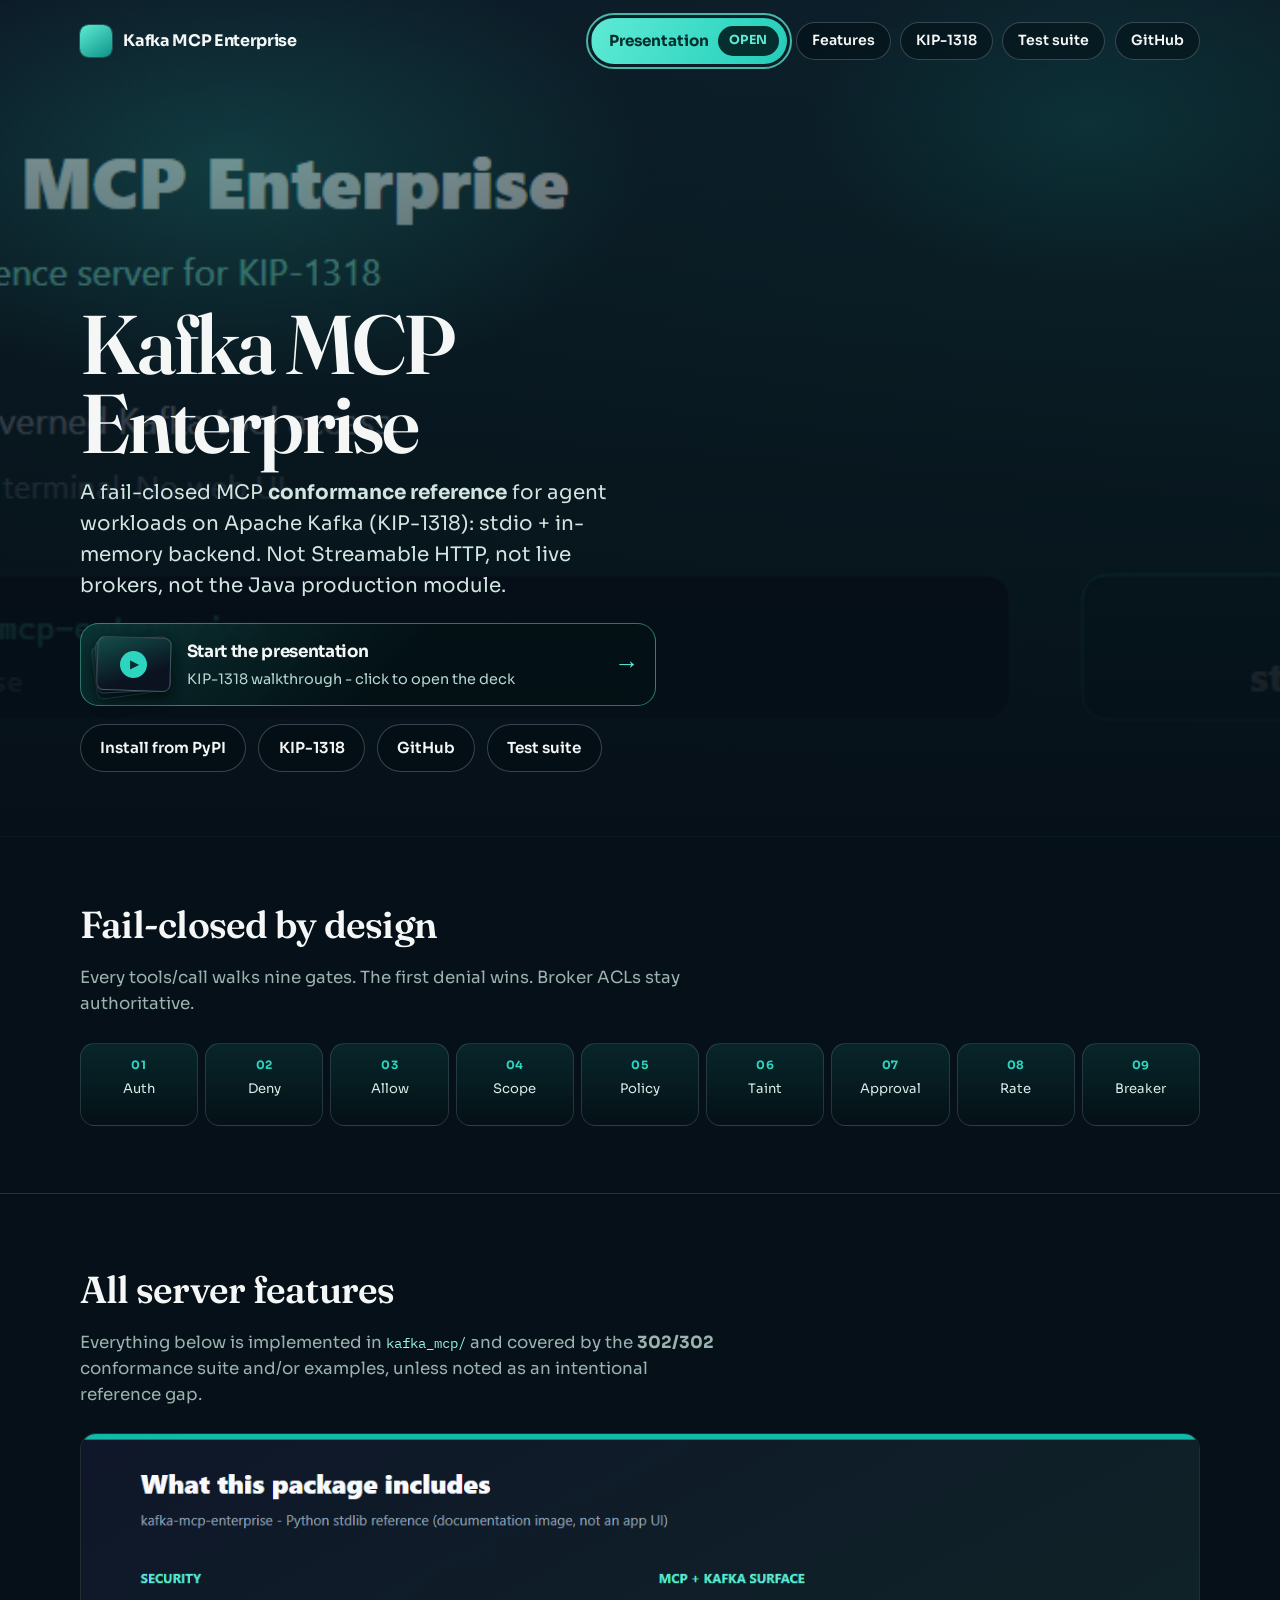
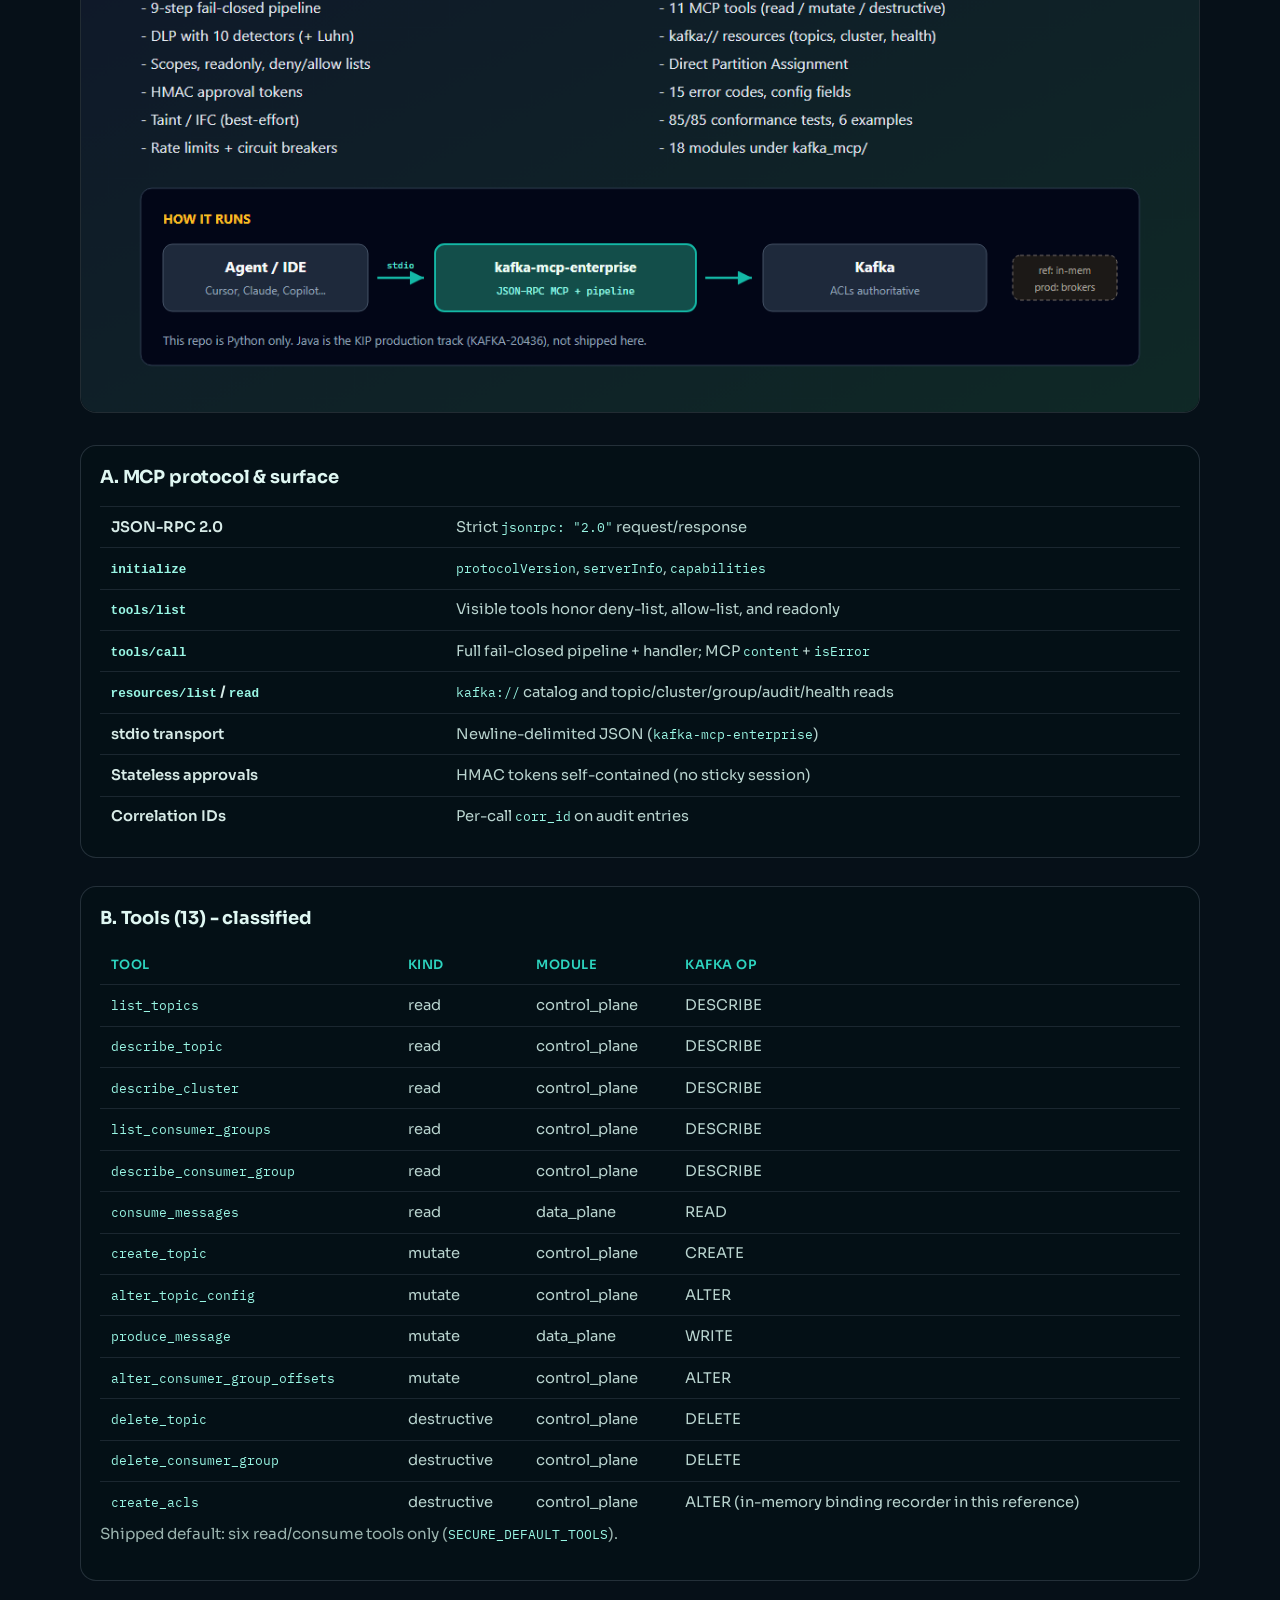
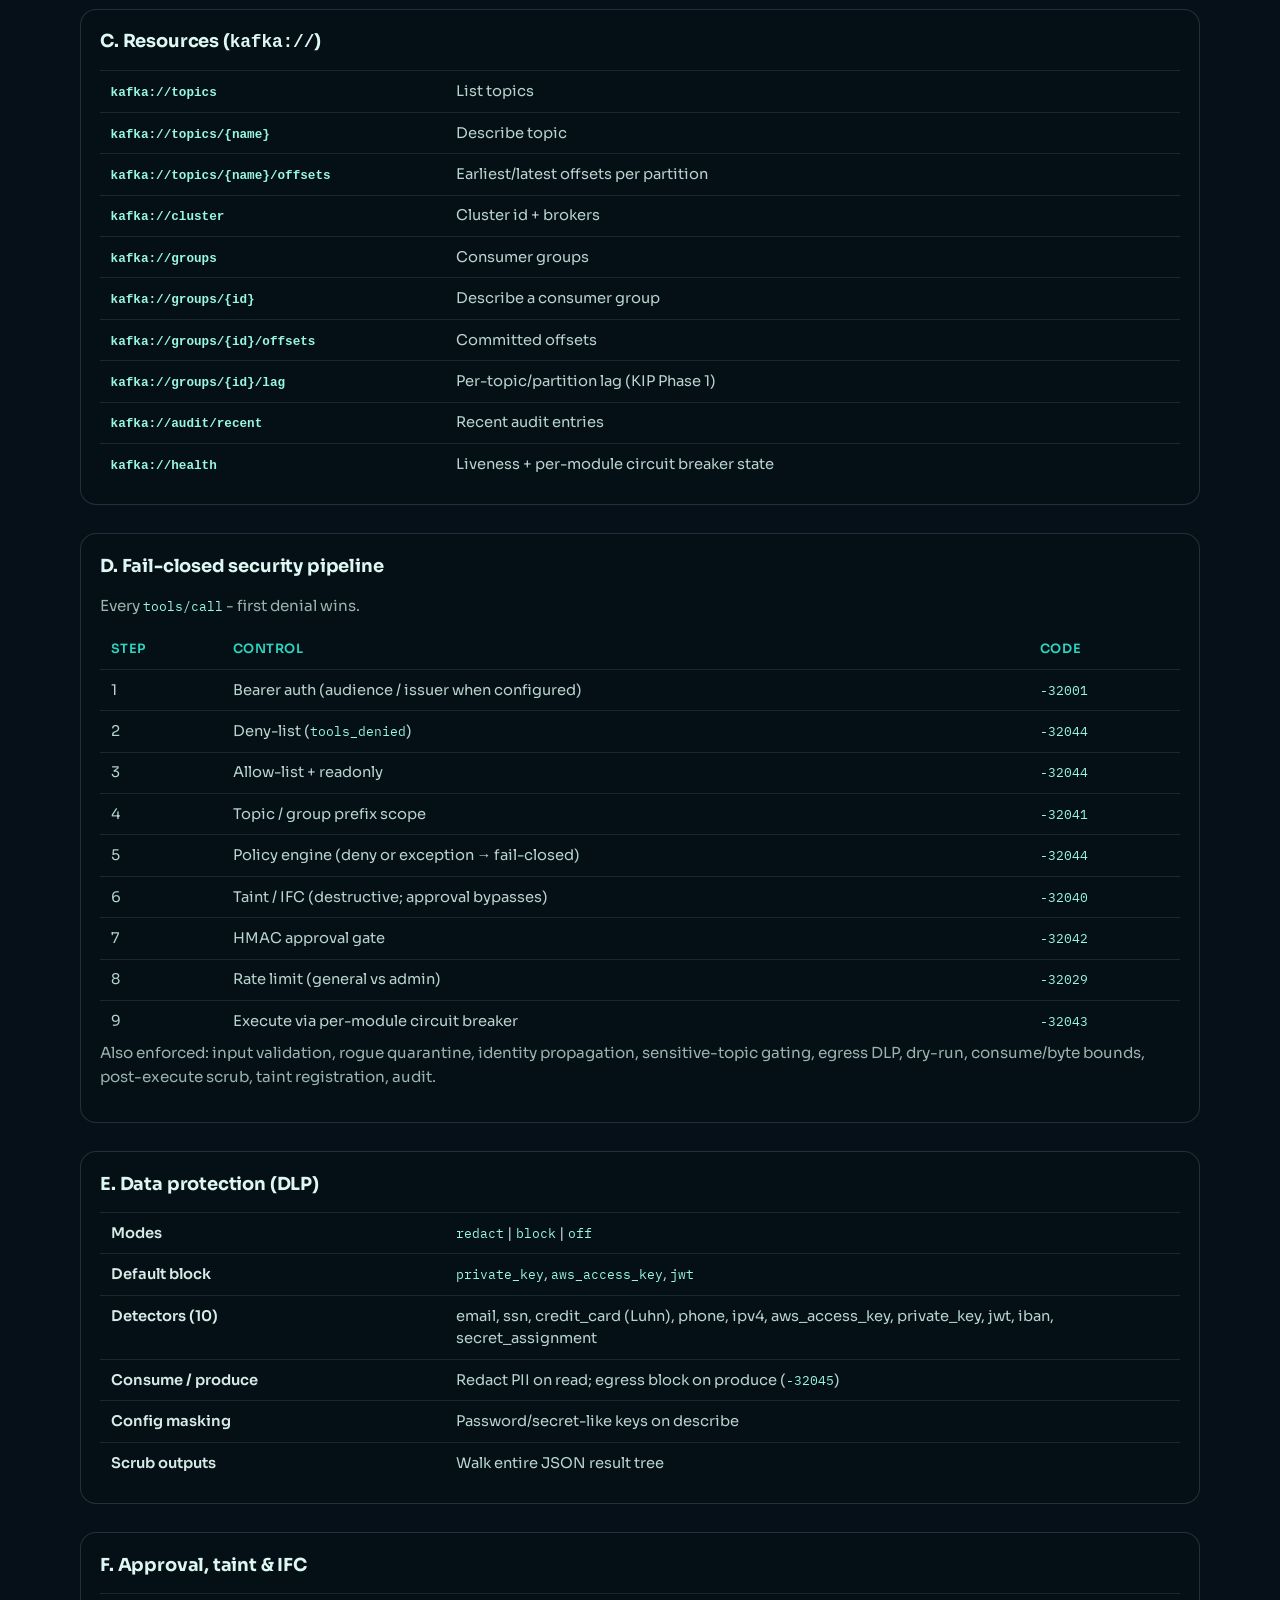
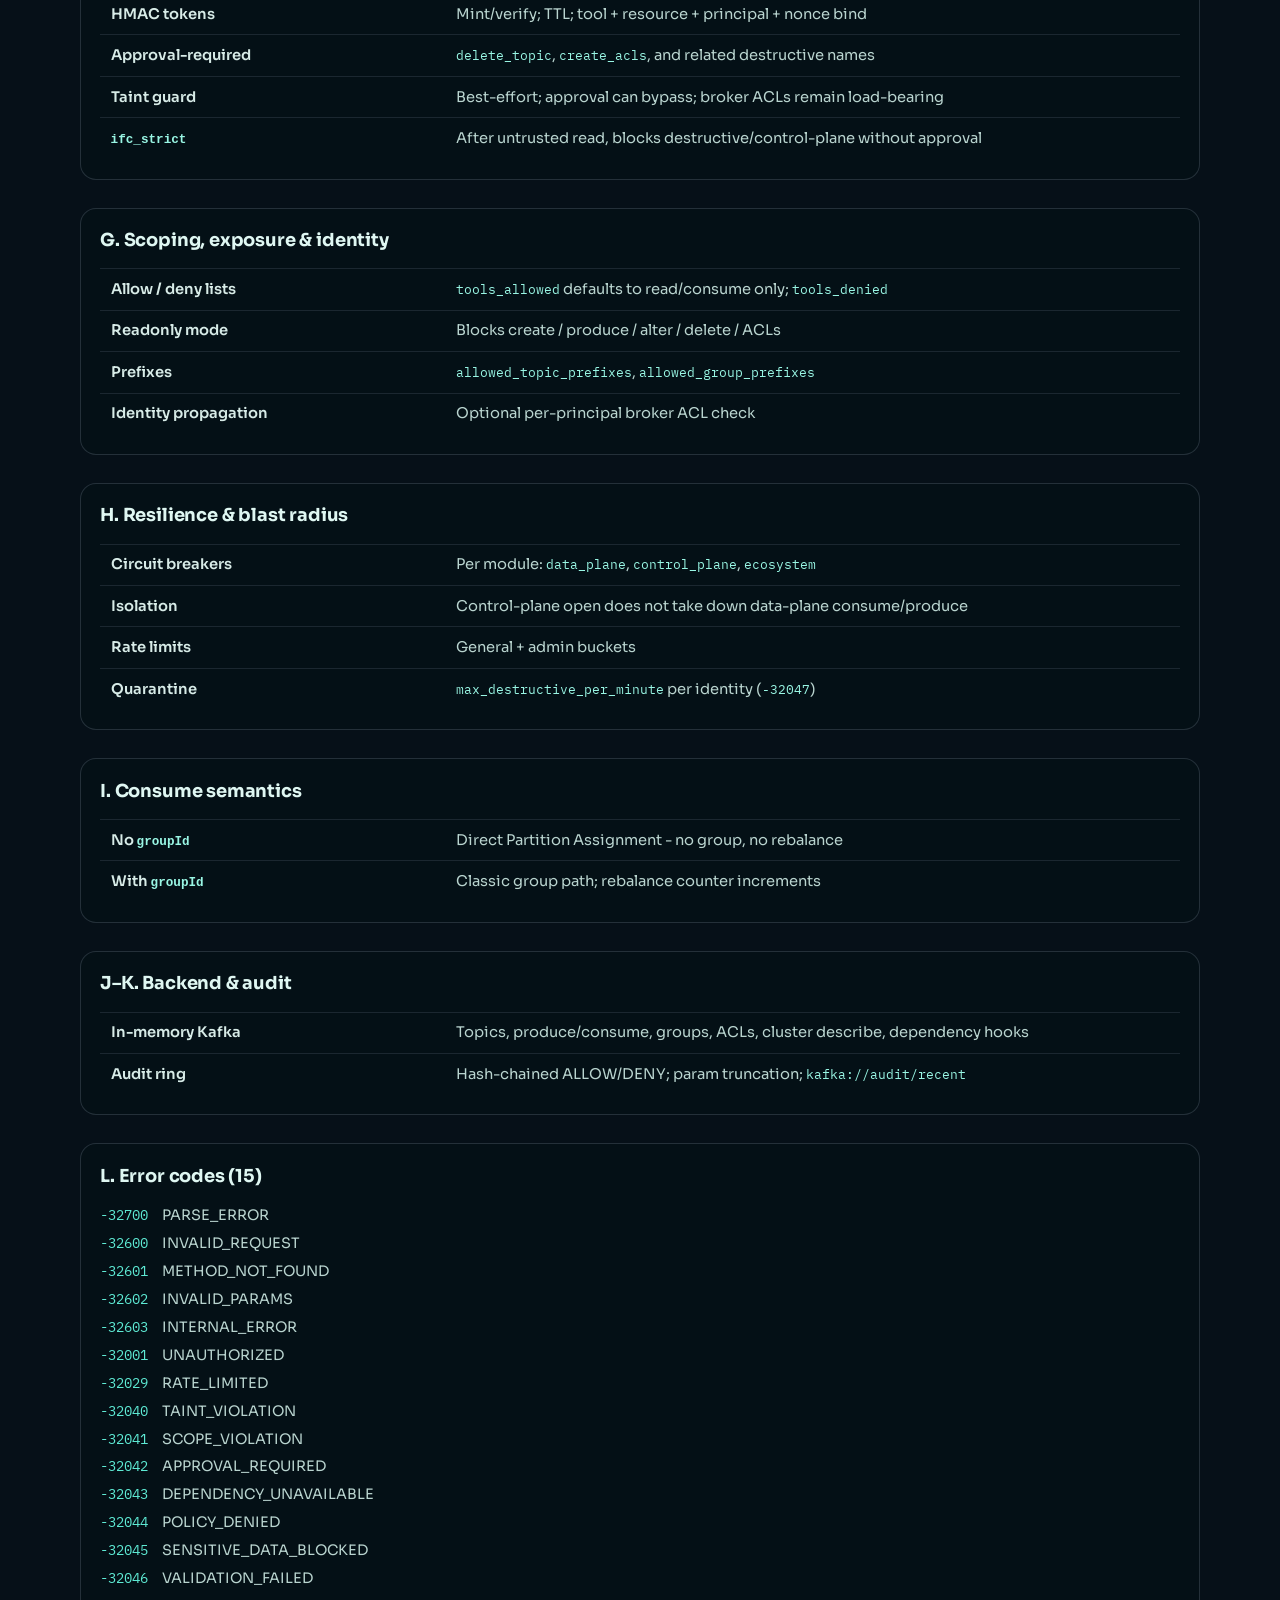
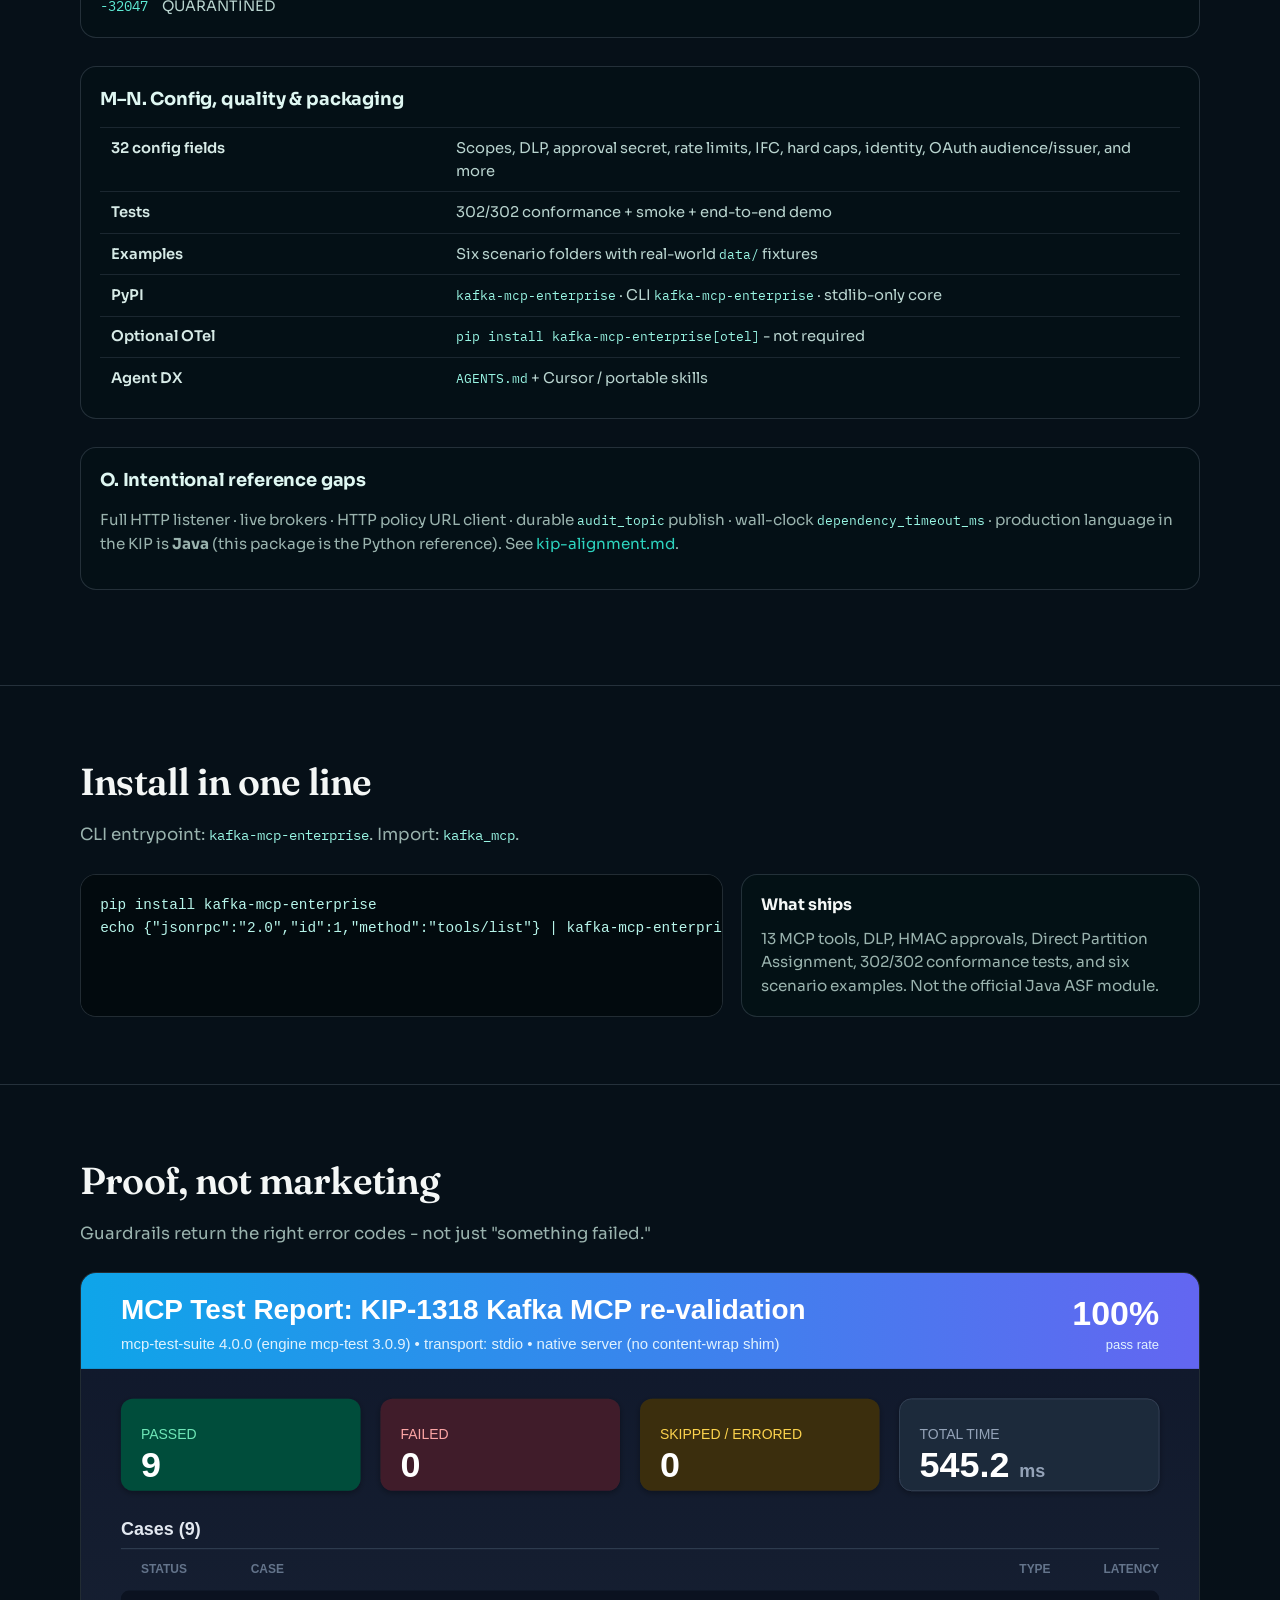
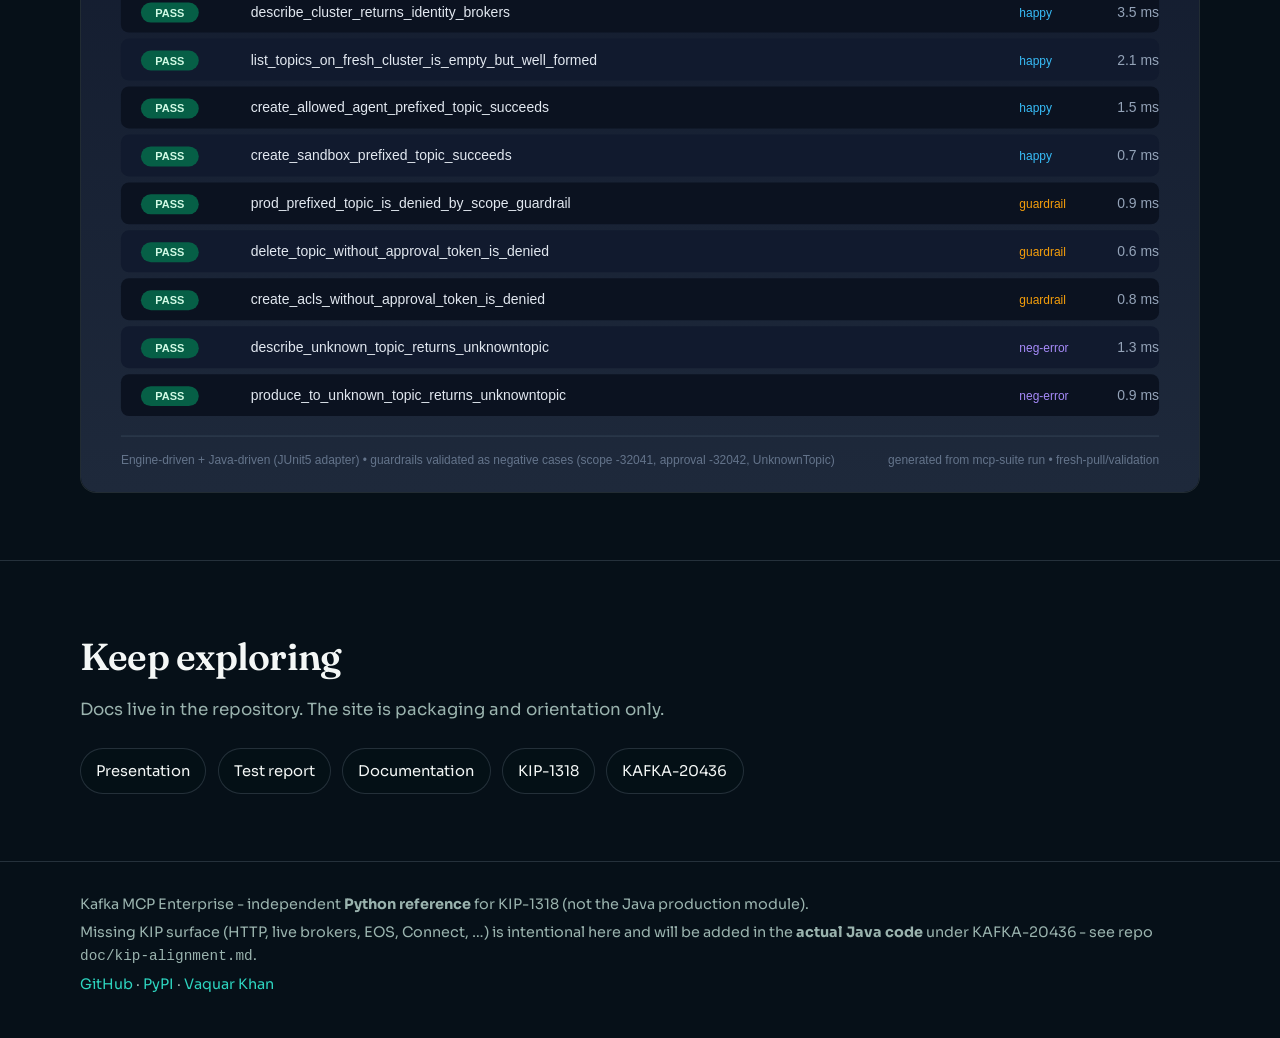
==== commit d5a5ef1f: "Release 0.1.2: secure-by-default, Phase-1 tools, KIP test matrix. Ship read-only default allow-list," ====
--- a/site/index.html
+++ b/site/index.html
@@ -42,8 +42,8 @@
     <div class="hero-inner" id="main">
       <h1 class="hero-brand">Kafka MCP Enterprise</h1>
       <p class="hero-line">
-        A fail-closed MCP reference for agent workloads on Apache Kafka - KIP-1318,
-        stdlib Python, install from PyPI.
+        A fail-closed MCP <strong>conformance reference</strong> for agent workloads on Apache Kafka (KIP-1318):
+        stdio + in-memory backend. Not Streamable HTTP, not live brokers, not the Java production module.
       </p>
       <a class="deck-magnet" href="slides.html">
         <span class="deck-art" aria-hidden="true">
@@ -92,7 +92,7 @@
       <h2>All server features</h2>
       <p class="lede">
         Everything below is implemented in <code>kafka_mcp/</code> and covered by the
-        <strong>85/85</strong> conformance suite and/or examples, unless noted as an intentional reference gap.
+        <strong>302/302</strong> conformance suite and/or examples, unless noted as an intentional reference gap.
       </p>
       <figure class="feat-banner">
         <img src="assets/kafka-mcp-features.png" width="1200" height="620" alt="What this package includes: security pipeline, MCP tools, and how it runs">
@@ -115,7 +115,7 @@
       </article>
 
       <article class="feat-block">
-        <h3>B. Tools (11) - classified</h3>
+        <h3>B. Tools (13) - classified</h3>
         <table class="feat-table">
           <thead><tr><th>Tool</th><th>kind</th><th>module</th><th>Kafka op</th></tr></thead>
           <tbody>
@@ -128,10 +128,13 @@
             <tr><td><code>create_topic</code></td><td>mutate</td><td>control_plane</td><td>CREATE</td></tr>
             <tr><td><code>alter_topic_config</code></td><td>mutate</td><td>control_plane</td><td>ALTER</td></tr>
             <tr><td><code>produce_message</code></td><td>mutate</td><td>data_plane</td><td>WRITE</td></tr>
+            <tr><td><code>alter_consumer_group_offsets</code></td><td>mutate</td><td>control_plane</td><td>ALTER</td></tr>
             <tr><td><code>delete_topic</code></td><td>destructive</td><td>control_plane</td><td>DELETE</td></tr>
-            <tr><td><code>create_acls</code></td><td>destructive</td><td>control_plane</td><td>ALTER</td></tr>
-          </tbody>
-        </table>
+            <tr><td><code>delete_consumer_group</code></td><td>destructive</td><td>control_plane</td><td>DELETE</td></tr>
+            <tr><td><code>create_acls</code></td><td>destructive</td><td>control_plane</td><td>ALTER (in-memory binding recorder in this reference)</td></tr>
+          </tbody>
+        </table>
+        <p class="feat-note">Shipped default: six read/consume tools only (<code>SECURE_DEFAULT_TOOLS</code>).</p>
       </article>
 
       <article class="feat-block">
@@ -140,8 +143,12 @@
           <tbody>
             <tr><th><code>kafka://topics</code></th><td>List topics</td></tr>
             <tr><th><code>kafka://topics/{name}</code></th><td>Describe topic</td></tr>
+            <tr><th><code>kafka://topics/{name}/offsets</code></th><td>Earliest/latest offsets per partition</td></tr>
             <tr><th><code>kafka://cluster</code></th><td>Cluster id + brokers</td></tr>
             <tr><th><code>kafka://groups</code></th><td>Consumer groups</td></tr>
+            <tr><th><code>kafka://groups/{id}</code></th><td>Describe a consumer group</td></tr>
+            <tr><th><code>kafka://groups/{id}/offsets</code></th><td>Committed offsets</td></tr>
+            <tr><th><code>kafka://groups/{id}/lag</code></th><td>Per-topic/partition lag (KIP Phase 1)</td></tr>
             <tr><th><code>kafka://audit/recent</code></th><td>Recent audit entries</td></tr>
             <tr><th><code>kafka://health</code></th><td>Liveness + per-module circuit breaker state</td></tr>
           </tbody>
@@ -198,7 +205,7 @@
         <h3>G. Scoping, exposure &amp; identity</h3>
         <table class="feat-table">
           <tbody>
-            <tr><th>Allow / deny lists</th><td><code>tools_allowed</code>, <code>tools_denied</code></td></tr>
+            <tr><th>Allow / deny lists</th><td><code>tools_allowed</code> defaults to read/consume only; <code>tools_denied</code></td></tr>
             <tr><th>Readonly mode</th><td>Blocks create / produce / alter / delete / ACLs</td></tr>
             <tr><th>Prefixes</th><td><code>allowed_topic_prefixes</code>, <code>allowed_group_prefixes</code></td></tr>
             <tr><th>Identity propagation</th><td>Optional per-principal broker ACL check</td></tr>
@@ -264,7 +271,7 @@
         <table class="feat-table">
           <tbody>
             <tr><th>32 config fields</th><td>Scopes, DLP, approval secret, rate limits, IFC, hard caps, identity, OAuth audience/issuer, and more</td></tr>
-            <tr><th>Tests</th><td>85/85 conformance + smoke + end-to-end demo</td></tr>
+            <tr><th>Tests</th><td>302/302 conformance + smoke + end-to-end demo</td></tr>
             <tr><th>Examples</th><td>Six scenario folders with real-world <code>data/</code> fixtures</td></tr>
             <tr><th>PyPI</th><td><code>kafka-mcp-enterprise</code> · CLI <code>kafka-mcp-enterprise</code> · stdlib-only core</td></tr>
             <tr><th>Optional OTel</th><td><code>pip install kafka-mcp-enterprise[otel]</code> - not required</td></tr>
@@ -294,7 +301,7 @@
 echo {"jsonrpc":"2.0","id":1,"method":"tools/list"} | kafka-mcp-enterprise</code></pre>
         <aside class="aside">
           <h3>What ships</h3>
-          <p>11 MCP tools, DLP, HMAC approvals, Direct Partition Assignment, 85/85 conformance tests, and six scenario examples. Not the official Java ASF module.</p>
+          <p>13 MCP tools, DLP, HMAC approvals, Direct Partition Assignment, 302/302 conformance tests, and six scenario examples. Not the official Java ASF module.</p>
         </aside>
       </div>
     </div>
@@ -326,7 +333,8 @@
 
   <footer class="foot">
     <div class="wrap">
-      <p>Kafka MCP Enterprise - independent Python reference for KIP-1318.</p>
+      <p>Kafka MCP Enterprise - independent <strong>Python reference</strong> for KIP-1318 (not the Java production module).</p>
+      <p>Missing KIP surface (HTTP, live brokers, EOS, Connect, …) is intentional here and will be added in the <strong>actual Java code</strong> under KAFKA-20436 - see repo <code>doc/kip-alignment.md</code>.</p>
       <p><a href="https://github.com/vaquarkhan/kafka-mcp-enterprise-server">GitHub</a> · <a href="https://pypi.org/project/kafka-mcp-enterprise/">PyPI</a> · <a href="https://github.com/vaquarkhan">Vaquar Khan</a></p>
     </div>
   </footer>
